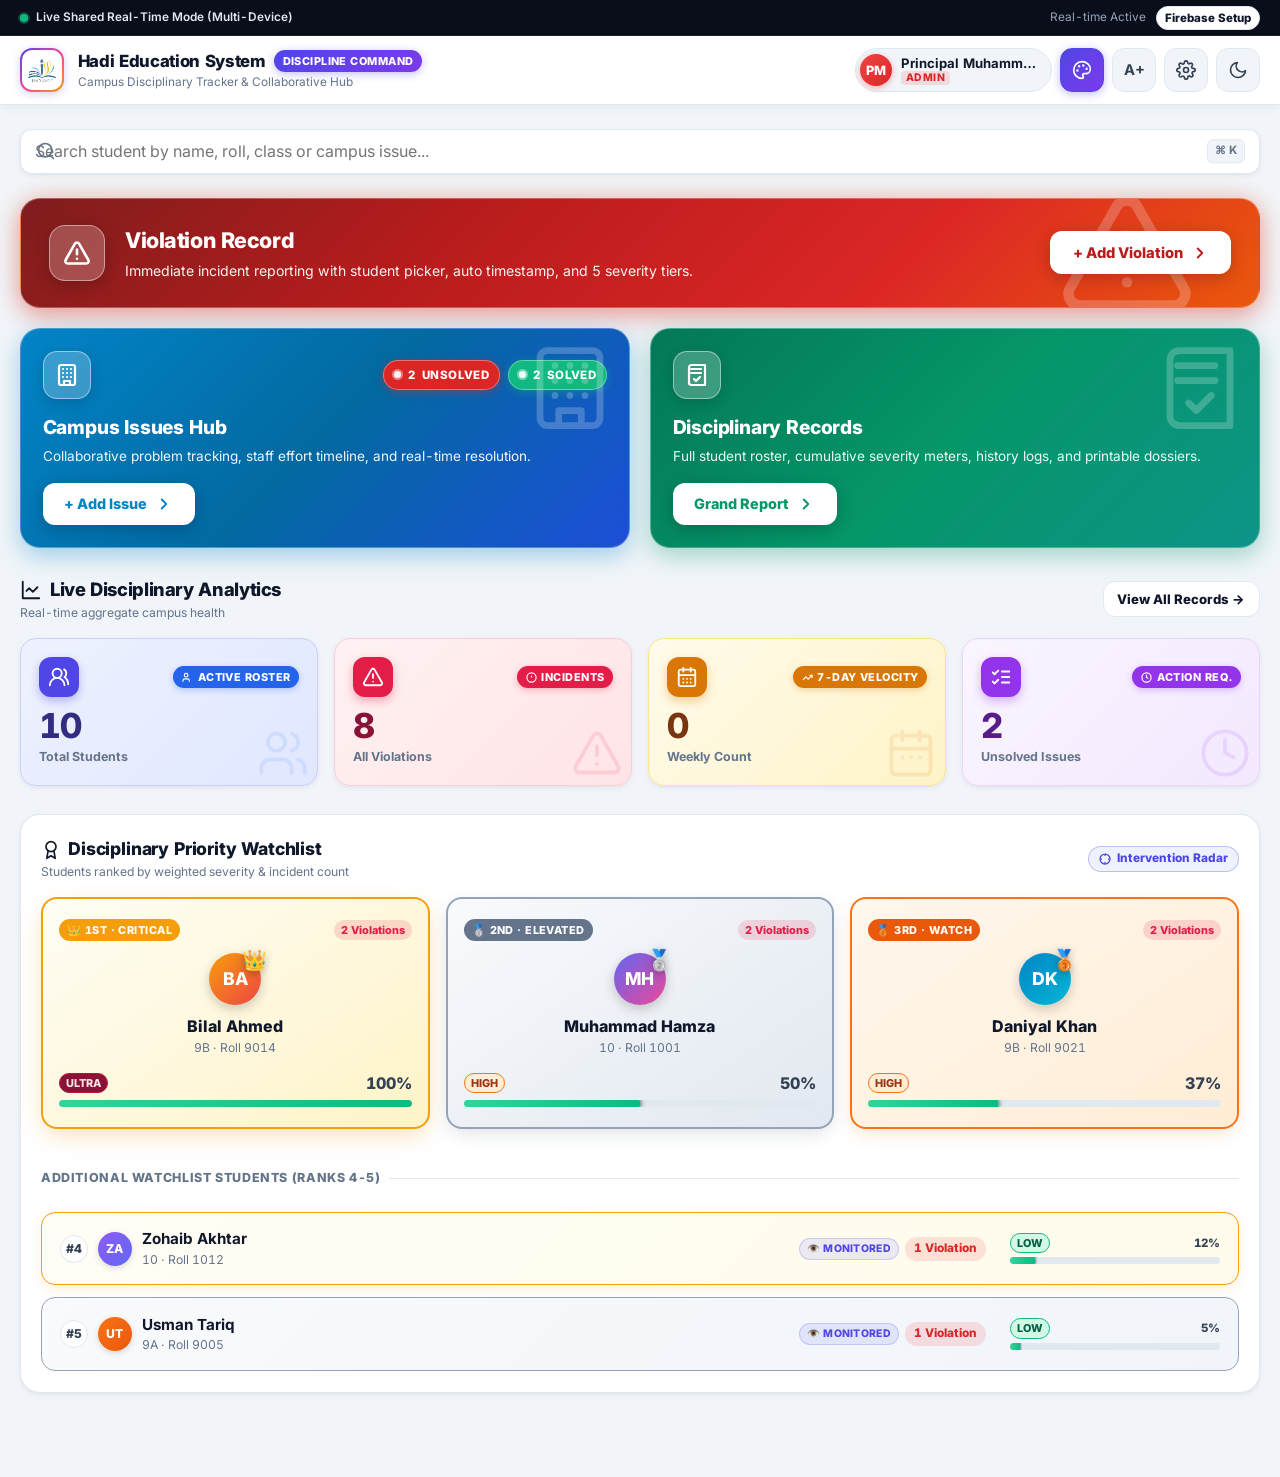
==== index.html @ b8b241de "feat: master responsive violation form redesign with mobile cross removal and clean severity cards" ====
<!DOCTYPE html>
<html lang="en" data-theme="light">
<head>
  <meta charset="UTF-8">
  <meta name="viewport" content="width=device-width, initial-scale=1, viewport-fit=cover">
  <meta name="description" content="Hadi Education System - School Discipline Tracker & Campus Issues Hub.">
  <meta name="theme-color" content="#0F2A5C">
  <meta name="mobile-web-app-capable" content="yes">
  <meta name="apple-mobile-web-app-status-bar-style" content="black-translucent">
  <title>School Discipline Tracker | Hadi Education System</title>

  <!-- PWA Manifest & Icons -->
  <link rel="manifest" href="discipline-manifest.json">
  <link rel="apple-touch-icon" href="assets/images/logo.png">
  <link rel="icon" type="image/jpeg" href="assets/images/hadi-education-logo.jpg">

  <!-- Inter Font (Clean, Crisp Typography) -->
  <link rel="preconnect" href="https://fonts.googleapis.com">
  <link rel="preconnect" href="https://fonts.gstatic.com" crossorigin>
  <link href="https://fonts.googleapis.com/css2?family=Inter:wght@400;500;600;700;800&display=swap" rel="stylesheet">

  <!-- Stylesheet -->
  <link rel="stylesheet" href="assets/css/discipline.css?v=v33masterform">
</head>
<body>

  <!-- ==========================================================================
       Live Sync Status Bar
       ========================================================================== -->
  <div class="sync-status-bar">
    <div class="sync-status-indicator">
      <span class="status-dot"></span>
      <span id="sync-mode-text">Live Shared Real-Time Mode (Multi-Device)</span>
    </div>
    <div style="display: flex; gap: 0.6rem; align-items: center;">
      <span style="color: #94A3B8;">Real-time Active</span>
      <button class="btn btn-secondary btn-sm" onclick="openModal('settings-modal')" style="padding: 2px 8px; font-size: 0.72rem; min-height: 24px;">Firebase Setup</button>
    </div>
  </div>

  <!-- ==========================================================================
       App Header with Institute Branding & Active Member Profile Chip
       ========================================================================== -->
  <header class="app-header">
    <div class="header-container">
      <a href="index.html" class="header-brand" title="Hadi Education System">
        <img src="assets/images/hadi-education-logo.jpg" alt="HES Logo" class="header-logo">
        <div class="brand-text">
          <h1>
            <span class="brand-title-text">Hadi Education System</span>
            <span class="brand-badge">Discipline Command</span>
          </h1>
          <p class="brand-subtitle">Campus Disciplinary Tracker &amp; Collaborative Hub</p>
        </div>
      </a>

      <div class="header-actions">
        <!-- Active Member Chip (Click to switch user or view accounts) -->
        <div id="header-member-chip" class="member-chip" title="Click to view staff profiles or switch user" role="button" tabindex="0">
          <div id="header-member-avatar" class="member-avatar admin-avatar">MH</div>
          <div class="member-chip-text">
            <span id="header-member-name" class="member-name-text">Principal Muhammad Ali Hamdani</span>
            <span id="header-member-badge" class="role-badge role-badge-admin">Admin</span>
          </div>
        </div>

        <!-- Design Style Mode Toggle (Task-Pro vs Neo-Modern Podium) -->
        <button id="style-toggle-btn" class="icon-btn" title="Toggle Design Style (Task-Pro / Neo-Modern Podium)" aria-label="Toggle Design Style">
          <svg width="20" height="20" viewBox="0 0 24 24" fill="none" stroke="currentColor" stroke-width="2" stroke-linecap="round" stroke-linejoin="round"><circle cx="13.5" cy="6.5" r=".5" fill="currentColor"></circle><circle cx="17.5" cy="10.5" r=".5" fill="currentColor"></circle><circle cx="8.5" cy="7.5" r=".5" fill="currentColor"></circle><circle cx="6.5" cy="12.5" r=".5" fill="currentColor"></circle><path d="M12 2C6.5 2 2 6.5 2 12s4.5 10 10 10c.926 0 1.648-.746 1.648-1.688 0-.437-.18-.835-.437-1.125-.29-.289-.438-.652-.438-1.125a1.64 1.64 0 0 1 1.668-1.668h1.996c3.051 0 5.555-2.503 5.555-5.554C21.965 6.012 17.461 2 12 2z"></path></svg>
        </button>

        <!-- Text Size Control Button -->
        <button id="text-size-btn" class="icon-btn" title="Toggle Text Size (Larger / Normal)" aria-label="Toggle Text Size">
          <span style="font-weight: 700; font-size: 0.92rem; line-height: 1;">A+</span>
        </button>

        <!-- Settings Modal Trigger -->
        <button id="settings-btn" class="icon-btn" title="Settings, Firebase, Data Exports" aria-label="Settings and Data Export">
          <svg width="20" height="20" viewBox="0 0 24 24" fill="none" stroke="currentColor" stroke-width="2" stroke-linecap="round" stroke-linejoin="round"><circle cx="12" cy="12" r="3"></circle><path d="M19.4 15a1.65 1.65 0 0 0 .33 1.82l.06.06a2 2 0 0 1 0 2.83 2 2 0 0 1-2.83 0l-.06-.06a1.65 1.65 0 0 0-1.82-.33 1.65 1.65 0 0 0-1 1.51V21a2 2 0 0 1-2 2 2 2 0 0 1-2-2v-.09A1.65 1.65 0 0 0 9 19.4a1.65 1.65 0 0 0-1.82.33l-.06.06a2 2 0 0 1-2.83 0 2 2 0 0 1 0-2.83l.06-.06a1.65 1.65 0 0 0 .33-1.82 1.65 1.65 0 0 0-1.51-1H3a2 2 0 0 1-2-2 2 2 0 0 1 2-2h.09A1.65 1.65 0 0 0 4.6 9a1.65 1.65 0 0 0-.33-1.82l-.06-.06a2 2 0 0 1 0-2.83 2 2 0 0 1 2.83 0l.06.06a1.65 1.65 0 0 0 1.82.33H9a1.65 1.65 0 0 0 1-1.51V3a2 2 0 0 1 2-2 2 2 0 0 1 2 2v.09a1.65 1.65 0 0 0 1.51 1.65 1.65 0 0 0 1.82-.33l.06-.06a2 2 0 0 1 2.83 0 2 2 0 0 1 0 2.83l-.06.06a1.65 1.65 0 0 0-.33 1.82V9a1.65 1.65 0 0 0 1.51 1H21a2 2 0 0 1 2 2 2 2 0 0 1-2 2h-.09a1.65 1.65 0 0 0-1.51 1z"></path></svg>
        </button>

        <!-- Light / Dark Mode Toggle -->
        <button id="theme-toggle-btn" class="icon-btn" title="Toggle Light / Dark Mode" aria-label="Toggle Dark Mode">
          <span id="theme-toggle-icon">
            <svg width="20" height="20" viewBox="0 0 24 24" fill="none" stroke="currentColor" stroke-width="2" stroke-linecap="round" stroke-linejoin="round"><path d="M21 12.79A9 9 0 1 1 11.21 3 7 7 0 0 0 21 12.79z"></path></svg>
          </span>
        </button>
      </div>
    </div>
  </header>

  <!-- ==========================================================================
       Main Dashboard
       ========================================================================== -->
  <main class="main-wrapper">

    <!-- Global Top Search (Students and Issues) -->
    <section class="search-section">
      <div class="search-box-wrapper">
        <svg class="search-icon" width="20" height="20" viewBox="0 0 24 24" fill="none" stroke="currentColor" stroke-width="2" stroke-linecap="round" stroke-linejoin="round"><circle cx="11" cy="11" r="8"></circle><line x1="21" y1="21" x2="16.65" y2="16.65"></line></svg>
        <input type="text" id="global-search-input" class="global-search-input" placeholder="Search student by name, roll, class or campus issue..." autocomplete="off">
        <span class="search-shortcut-badge" title="Search Shortcut">⌘ K</span>
        <button id="search-clear-btn" class="search-clear-btn" title="Clear Search">&times;</button>
        <div id="search-results-dropdown" class="search-results-dropdown"></div>
      </div>
    </section>

    <!-- Command Bento Hub (Hero Action + Twin Intelligence Tiles) -->
    <section class="command-bento-section">
      <!-- 1. HERO ACTION CARD: VIOLATION RECORD (Crimson Flame Disciplinary Alert) -->
      <div class="hero-action-card" id="card-add-violation" role="button" tabindex="0" aria-label="Add Student Violation">
        <div class="hero-action-left">
          <div class="hero-icon-tile">
            <!-- Lucide TriangleAlert (Violation Warning Logo) -->
            <svg width="28" height="28" viewBox="0 0 24 24" fill="none" stroke="currentColor" stroke-width="2.2" stroke-linecap="round" stroke-linejoin="round"><path d="m21.73 18-8-14a2 2 0 0 0-3.48 0l-8 14A2 2 0 0 0 4 21h16a2 2 0 0 0 1.73-3Z"></path><line x1="12" y1="9" x2="12" y2="13"></line><line x1="12" y1="17" x2="12.01" y2="17"></line></svg>
          </div>
          <div class="hero-action-info">
            <h2 class="hero-action-title">Violation Record</h2>
            <p class="hero-action-desc">Immediate incident reporting with student picker, auto timestamp, and 5 severity tiers.</p>
          </div>
        </div>
        <div class="hero-action-right">
          <button type="button" class="hero-trigger-btn" tabindex="-1">
            <span>+ Add Violation</span>
            <svg width="18" height="18" viewBox="0 0 24 24" fill="none" stroke="currentColor" stroke-width="2.5" stroke-linecap="round" stroke-linejoin="round"><path d="m9 18 6-6-6-6"></path></svg>
          </button>
        </div>
      </div>

      <!-- Twin Intelligence Tiles -->
      <div class="bento-twin-grid">
        <!-- 2. ISSUES HUB (Darker Ocean Cobalt) -->
        <div class="bento-card bento-card-issues" id="card-issues" role="button" tabindex="0" aria-label="Open Institute Issues Hub">
          <div class="bento-card-header">
            <div class="bento-icon-tile tile-cyan">
              <!-- Lucide Building2 with alerts -->
              <svg width="24" height="24" viewBox="0 0 24 24" fill="none" stroke="currentColor" stroke-width="2.2" stroke-linecap="round" stroke-linejoin="round"><rect x="4" y="2" width="16" height="20" rx="2"></rect><path d="M9 22v-4h6v4"></path><path d="M8 6h.01"></path><path d="M16 6h.01"></path><path d="M12 6h.01"></path><path d="M12 10h.01"></path><path d="M12 14h.01"></path><path d="M16 10h.01"></path><path d="M16 14h.01"></path><path d="M8 10h.01"></path><path d="M8 14h.01"></path></svg>
            </div>
            <!-- Separate Red (Unsolved) and Green (Solved) Buttons -->
            <div class="bento-status-buttons-row">
              <button type="button" class="issue-filter-pill pill-unsolved" id="issues-card-unsolved-btn" onclick="event.stopPropagation(); window.appController.openIssuesHubWithFilter('unsolved')" title="View Unsolved Issues">
                <span class="pill-dot dot-red"></span>
                <span id="issues-card-unsolved-count">2</span> Unsolved
              </button>
              <button type="button" class="issue-filter-pill pill-solved" id="issues-card-solved-btn" onclick="event.stopPropagation(); window.appController.openIssuesHubWithFilter('solved')" title="View Solved Issues">
                <span class="pill-dot dot-green"></span>
                <span id="issues-card-solved-count">2</span> Solved
              </button>
            </div>
          </div>
          <div class="bento-card-body">
            <h3 class="bento-card-title">Campus Issues Hub</h3>
            <p class="bento-card-desc">Collaborative problem tracking, staff effort timeline, and real-time resolution.</p>
          </div>
          <div class="bento-card-footer">
            <button type="button" class="hero-trigger-btn bento-white-btn" tabindex="-1" onclick="event.stopPropagation(); window.appController.openAddIssueModal()">
              <span>+ Add Issue</span>
              <svg width="18" height="18" viewBox="0 0 24 24" fill="none" stroke="currentColor" stroke-width="2.5" stroke-linecap="round" stroke-linejoin="round"><path d="m9 18 6-6-6-6"></path></svg>
            </button>
          </div>
        </div>

        <!-- 3. MASTER RECORDS (Official Emerald Archive) -->
        <div class="bento-card bento-card-records" id="card-records" role="button" tabindex="0" aria-label="Open Master Records Sheet">
          <div class="bento-card-header">
            <div class="bento-icon-tile tile-emerald">
              <!-- Lucide BookOpenCheck (Master Ledger & Grand Report) -->
              <svg width="24" height="24" viewBox="0 0 24 24" fill="none" stroke="currentColor" stroke-width="2.2" stroke-linecap="round" stroke-linejoin="round"><path d="M4 19.5v-15A2.5 2.5 0 0 1 6.5 2H20v20H6.5a2.5 2.5 0 0 1-2.5-2.5Z"></path><path d="M6 6h10"></path><path d="M6 10h10"></path><path d="m9 16 2 2 4-4"></path></svg>
            </div>
          </div>
          <div class="bento-card-body">
            <h3 class="bento-card-title">Disciplinary Records</h3>
            <p class="bento-card-desc">Full student roster, cumulative severity meters, history logs, and printable dossiers.</p>
          </div>
          <div class="bento-card-footer">
            <button type="button" class="hero-trigger-btn bento-white-btn" tabindex="-1" onclick="event.stopPropagation(); window.appController.openRecordsModal()">
              <span>Grand Report</span>
              <svg width="18" height="18" viewBox="0 0 24 24" fill="none" stroke="currentColor" stroke-width="2.5" stroke-linecap="round" stroke-linejoin="round"><path d="m9 18 6-6-6-6"></path></svg>
            </button>
          </div>
        </div>
      </div>
    </section>

    <!-- 4 Overview Metrics (Apple Health / Modern Bento Stat Tiles) -->
    <section class="stats-section">
      <div class="section-header">
        <div class="section-title-wrap">
          <h3 class="section-title">
            <svg width="22" height="22" viewBox="0 0 24 24" fill="none" stroke="currentColor" stroke-width="2" stroke-linecap="round" stroke-linejoin="round"><path d="M3 3v18h18"></path><path d="m19 9-5 5-4-4-3 3"></path></svg>
            <span>Live Disciplinary Analytics</span>
          </h3>
          <span class="section-subtitle">Real-time aggregate campus health</span>
        </div>
        <button class="btn btn-secondary btn-sm" onclick="window.appController.openRecordsModal()">View All Records &rarr;</button>
      </div>

      <div class="stats-grid">
        <div class="stat-box stat-box-students">
          <div class="stat-top-row">
            <div class="stat-icon-wrap stat-icon-students">
              <!-- Lucide UsersRound -->
              <svg width="22" height="22" viewBox="0 0 24 24" fill="none" stroke="currentColor" stroke-width="2" stroke-linecap="round" stroke-linejoin="round"><path d="M18 21a8 8 0 0 0-16 0"></path><circle cx="10" cy="8" r="5"></circle><path d="M22 20c0-3.37-2-6.5-4-8a5 5 0 0 0-.45-8.3"></path></svg>
            </div>
            <span class="stat-badge badge-students"><svg width="11" height="11" viewBox="0 0 24 24" fill="none" stroke="currentColor" stroke-width="2.5"><path d="M16 21v-2a4 4 0 0 0-4-4H6a4 4 0 0 0-4 4v2"></path><circle cx="9" cy="7" r="4"></circle></svg> Active Roster</span>
          </div>
          <div class="stat-info">
            <div class="stat-number" id="stat-total-students">10</div>
            <div class="stat-label">Total Students</div>
          </div>
        </div>

        <div class="stat-box stat-box-violations">
          <div class="stat-top-row">
            <div class="stat-icon-wrap stat-icon-violations">
              <!-- Lucide TriangleAlert -->
              <svg width="22" height="22" viewBox="0 0 24 24" fill="none" stroke="currentColor" stroke-width="2" stroke-linecap="round" stroke-linejoin="round"><path d="m21.73 18-8-14a2 2 0 0 0-3.48 0l-8 14A2 2 0 0 0 4 21h16a2 2 0 0 0 1.73-3Z"></path><line x1="12" y1="9" x2="12" y2="13"></line><line x1="12" y1="17" x2="12.01" y2="17"></line></svg>
            </div>
            <span class="stat-badge badge-violations"><svg width="11" height="11" viewBox="0 0 24 24" fill="none" stroke="currentColor" stroke-width="2.5"><circle cx="12" cy="12" r="10"></circle><line x1="12" y1="8" x2="12" y2="12"></line><line x1="12" y1="16" x2="12.01" y2="16"></line></svg> Incidents</span>
          </div>
          <div class="stat-info">
            <div class="stat-number" id="stat-total-violations">8</div>
            <div class="stat-label">All Violations</div>
          </div>
        </div>

        <div class="stat-box stat-box-week">
          <div class="stat-top-row">
            <div class="stat-icon-wrap stat-icon-week">
              <!-- Lucide CalendarDays -->
              <svg width="22" height="22" viewBox="0 0 24 24" fill="none" stroke="currentColor" stroke-width="2" stroke-linecap="round" stroke-linejoin="round"><rect width="18" height="18" x="3" y="4" rx="2" ry="2"></rect><line x1="16" x2="16" y1="2" y2="6"></line><line x1="8" x2="8" y1="2" y2="6"></line><line x1="3" x2="21" y1="10" y2="10"></line><path d="M8 14h.01"></path><path d="M12 14h.01"></path><path d="M16 14h.01"></path><path d="M8 18h.01"></path><path d="M12 18h.01"></path><path d="M16 18h.01"></path></svg>
            </div>
            <span class="stat-badge badge-week"><svg width="11" height="11" viewBox="0 0 24 24" fill="none" stroke="currentColor" stroke-width="2.5"><polyline points="22 7 13.5 15.5 8.5 10.5 2 17"></polyline><polyline points="16 7 22 7 22 13"></polyline></svg> 7-Day Velocity</span>
          </div>
          <div class="stat-info">
            <div class="stat-number" id="stat-week-violations">4</div>
            <div class="stat-label">Weekly Count</div>
          </div>
        </div>

        <div class="stat-box stat-box-unsolved">
          <div class="stat-top-row">
            <div class="stat-icon-wrap stat-icon-unsolved">
              <!-- Lucide ListChecks -->
              <svg width="22" height="22" viewBox="0 0 24 24" fill="none" stroke="currentColor" stroke-width="2" stroke-linecap="round" stroke-linejoin="round"><path d="m3 17 2 2 4-4"></path><path d="m3 7 2 2 4-4"></path><path d="M13 6h8"></path><path d="M13 12h8"></path><path d="M13 18h8"></path></svg>
            </div>
            <span class="stat-badge badge-unsolved"><svg width="11" height="11" viewBox="0 0 24 24" fill="none" stroke="currentColor" stroke-width="2.5"><circle cx="12" cy="12" r="10"></circle><polyline points="12 6 12 12 16 14"></polyline></svg> Action Req.</span>
          </div>
          <div class="stat-info">
            <div class="stat-number" id="stat-unsolved-issues">2</div>
            <div class="stat-label">Unsolved Issues</div>
          </div>
        </div>
      </div>

      <!-- Top 5 Students Priority Watchlist -->
      <div class="leaderboard-card">
        <div class="leaderboard-header">
          <div class="leaderboard-title-group">
            <h3>
              <svg width="20" height="20" viewBox="0 0 24 24" fill="none" stroke="currentColor" stroke-width="2" stroke-linecap="round" stroke-linejoin="round"><circle cx="12" cy="8" r="6"></circle><path d="M15.477 12.89 17 22l-5-3-5 3 1.523-9.11"></path></svg>
              <span>Disciplinary Priority Watchlist</span>
            </h3>
            <span class="leaderboard-subtitle">Students ranked by weighted severity &amp; incident count</span>
          </div>
          <span class="leaderboard-tag">
            <svg width="12" height="12" viewBox="0 0 24 24" fill="none" stroke="currentColor" stroke-width="2.5" style="display:inline-block; vertical-align:middle; margin-right:3px;"><circle cx="12" cy="12" r="10"></circle><line x1="22" y1="12" x2="18" y2="12"></line><line x1="6" y1="12" x2="2" y2="12"></line><line x1="12" y1="6" x2="12" y2="2"></line><line x1="12" y1="22" x2="12" y2="18"></line></svg>
            Intervention Radar
          </span>
        </div>
        <div class="leaderboard-list" id="top-5-leaderboard-list"></div>
      </div>
    </section>

  </main>

  <!-- ==========================================================================
       Bottom Navigation Bar (Mobile Experience)
       ========================================================================== -->
  <nav class="bottom-nav">
    <div class="bottom-nav-inner">
      <button id="nav-home" class="bottom-nav-item active" aria-label="Go to Home">
        <svg viewBox="0 0 24 24" fill="none" stroke="currentColor" stroke-width="2" stroke-linecap="round" stroke-linejoin="round"><path d="m3 9 9-7 9 7v11a2 2 0 0 1-2 2H5a2 2 0 0 1-2-2z"></path><polyline points="9 22 9 12 15 12 15 22"></polyline></svg>
        <span>Home</span>
      </button>
      <button id="nav-violation" class="bottom-nav-item" aria-label="Add Violation">
        <svg viewBox="0 0 24 24" fill="none" stroke="currentColor" stroke-width="2" stroke-linecap="round" stroke-linejoin="round"><path d="m21.73 18-8-14a2 2 0 0 0-3.48 0l-8 14A2 2 0 0 0 4 21h16a2 2 0 0 0 1.73-3Z"></path><line x1="12" y1="9" x2="12" y2="13"></line><line x1="12" y1="17" x2="12.01" y2="17"></line></svg>
        <span>Violation</span>
      </button>
      <button id="nav-issues" class="bottom-nav-item" aria-label="Issues Hub">
        <svg viewBox="0 0 24 24" fill="none" stroke="currentColor" stroke-width="2" stroke-linecap="round" stroke-linejoin="round"><path d="m3 17 2 2 4-4"></path><path d="m3 7 2 2 4-4"></path><path d="M13 6h8"></path><path d="M13 12h8"></path><path d="M13 18h8"></path></svg>
        <span>Issues</span>
      </button>
      <button id="nav-records" class="bottom-nav-item" aria-label="Master Records">
        <svg viewBox="0 0 24 24" fill="none" stroke="currentColor" stroke-width="2" stroke-linecap="round" stroke-linejoin="round"><path d="m6 14 1.5-2.9A2 2 0 0 1 9.24 10H20a2 2 0 0 1 1.94 2.5l-1.54 6a2 2 0 0 1-1.95 1.5H4a2 2 0 0 1-2-2V5a2 2 0 0 1 2-2h3.9a2 2 0 0 1 1.69.9l.81 1.2a2 2 0 0 0 1.67.9H18a2 2 0 0 1 2 2v2"></path></svg>
        <span>Records</span>
      </button>
      <button id="nav-staff" class="bottom-nav-item" aria-label="Staff Accounts">
        <svg viewBox="0 0 24 24" fill="none" stroke="currentColor" stroke-width="2" stroke-linecap="round" stroke-linejoin="round"><path d="M19 21v-2a4 4 0 0 0-4-4H9a4 4 0 0 0-4 4v2"></path><circle cx="12" cy="7" r="4"></circle></svg>
        <span>Staff</span>
      </button>
    </div>
  </nav>

  <!-- ==========================================================================
       MODAL 1: ADD VIOLATION
       ========================================================================== -->
  <div id="add-violation-modal" class="modal-overlay">
    <div class="modal-container violation-form-dialog">
      <!-- Curved Rectangular Violation Form Header Bar -->
      <div class="violation-form-header-bar">
        <div class="vf-header-content">
          <div class="vf-header-icon-wrap">
            <svg width="22" height="22" viewBox="0 0 24 24" fill="none" stroke="currentColor" stroke-width="2.4" stroke-linecap="round" stroke-linejoin="round">
              <path d="m21.73 18-8-14a2 2 0 0 0-3.48 0l-8 14A2 2 0 0 0 4 21h16a2 2 0 0 0 1.73-3Z"/>
              <line x1="12" y1="9" x2="12" y2="13"/>
              <line x1="12" y1="17" x2="12.01" y2="17"/>
            </svg>
          </div>
          <div class="vf-header-titles">
            <h3 class="vf-bar-title">Violation Form</h3>
            <span class="vf-bar-subtitle">Hadi Disciplinary Citation &amp; Misbehavior Dossier</span>
          </div>
        </div>
        <button type="button" class="modal-close-btn vf-close-btn" onclick="closeModal('add-violation-modal')" aria-label="Close modal">&times;</button>
      </div>

      <form id="add-violation-form">
        <div class="modal-body vf-modal-body">
          <!-- Prominent Violation Hazard Mark Watermark in Form Body -->
          <div class="vf-form-watermark" aria-hidden="true">
            <svg viewBox="0 0 24 24" fill="none" stroke="currentColor" stroke-width="1.8" stroke-linecap="round" stroke-linejoin="round">
              <path d="m21.73 18-8-14a2 2 0 0 0-3.48 0l-8 14A2 2 0 0 0 4 21h16a2 2 0 0 0 1.73-3Z" fill="currentColor" fill-opacity="0.10"/>
              <line x1="12" y1="9" x2="12" y2="13" stroke-width="2.4"/>
              <line x1="12" y1="17" x2="12.01" y2="17" stroke-width="3"/>
            </svg>
          </div>

          <!-- Hidden Student Select for internal backwards compatibility -->
          <select id="v-student-select" style="display: none;" tabindex="-1" aria-hidden="true">
            <option value="">-- Choose or Search Student --</option>
          </select>
          <input type="hidden" id="v-student-id" value="">

          <!-- Row 1: Student Name (left) & Father Name in front of it (right) -->
          <div class="vf-row-2col">
            <!-- Student Name Section -->
            <div class="form-group vf-field-group">
              <div class="vf-field-bar">
                <svg width="15" height="15" viewBox="0 0 24 24" fill="none" stroke="currentColor" stroke-width="2.2" stroke-linecap="round" stroke-linejoin="round"><path d="M19 21v-2a4 4 0 0 0-4-4H9a4 4 0 0 0-4 4v2"/><circle cx="12" cy="7" r="4"/></svg>
                <label for="v-student-name" class="vf-field-label">Student Name *</label>
              </div>
              <div class="vf-input-wrap">
                <input type="text" id="v-student-name" list="students-datalist" class="form-control vf-input-bar" placeholder="Search or type student name..." autocomplete="off" required>
                <datalist id="students-datalist"></datalist>
              </div>
            </div>

            <!-- Father Name Section (Optional) -->
            <div class="form-group vf-field-group">
              <div class="vf-field-bar">
                <svg width="15" height="15" viewBox="0 0 24 24" fill="none" stroke="currentColor" stroke-width="2.2" stroke-linecap="round" stroke-linejoin="round"><path d="M16 21v-2a4 4 0 0 0-4-4H6a4 4 0 0 0-4 4v2"/><circle cx="9" cy="7" r="4"/><path d="M22 21v-2a4 4 0 0 0-3-3.87"/><path d="M16 3.13a4 4 0 0 1 0 7.75"/></svg>
                <label for="v-father-name" class="vf-field-label">Father Name <span class="vf-optional-label">(Optional)</span></label>
              </div>
              <div class="vf-input-wrap">
                <input type="text" id="v-father-name" class="form-control vf-input-bar" placeholder="Father name (optional)...">
              </div>
            </div>
          </div>

          <!-- Row 2: Class Section (dropdown or manual type) & Parent Phone Number (Optional) -->
          <div class="vf-row-2col">
            <!-- Class Section (Unified Dropdown & Manual Typing Combobox) -->
            <div class="form-group vf-field-group">
              <div class="vf-field-bar">
                <svg width="15" height="15" viewBox="0 0 24 24" fill="none" stroke="currentColor" stroke-width="2.2" stroke-linecap="round" stroke-linejoin="round"><path d="M4 19.5v-15A2.5 2.5 0 0 1 6.5 2H20v20H6.5a2.5 2.5 0 0 1-2.5-2.5Z"/><path d="M6 6h10"/><path d="M6 10h10"/></svg>
                <label for="v-class-select" class="vf-field-label">Class <span class="vf-optional-label">(Optional)</span></label>
              </div>
              <div class="vf-combobox-wrap" id="v-class-combobox-wrap">
                <div class="vf-combobox-group">
                  <input type="text" id="v-class-select" class="form-control vf-combobox-input" placeholder="Type class or click square..." autocomplete="off">
                  <button type="button" id="v-class-dropdown-trigger" class="vf-combobox-square-btn" aria-label="Open classes dropdown" title="Click square to select class">
                    <svg width="18" height="18" viewBox="0 0 24 24" fill="none" stroke="currentColor" stroke-width="2.5" stroke-linecap="round" stroke-linejoin="round">
                      <path d="m6 9 6 6 6-6"/>
                    </svg>
                  </button>
                </div>
                <div id="v-class-dropdown-menu" class="vf-combobox-menu">
                  <div class="vf-combobox-item" data-value="6">6</div>
                  <div class="vf-combobox-item" data-value="7">7</div>
                  <div class="vf-combobox-item" data-value="8">8</div>
                  <div class="vf-combobox-item" data-value="pre9">pre9</div>
                  <div class="vf-combobox-item" data-value="pre9(Arts)">pre9(Arts)</div>
                  <div class="vf-combobox-item" data-value="9A">9A</div>
                  <div class="vf-combobox-item" data-value="9B">9B</div>
                  <div class="vf-combobox-item" data-value="9(Arts)">9(Arts)</div>
                  <div class="vf-combobox-item" data-value="10">10</div>
                  <div class="vf-combobox-item" data-value="10(arts)">10(arts)</div>
                  <div class="vf-combobox-item" data-value="11">11</div>
                  <div class="vf-combobox-item" data-value="11(arts)">11(arts)</div>
                  <div class="vf-combobox-item" data-value="12">12</div>
                  <div class="vf-combobox-item" data-value="12(arts)">12(arts)</div>
                </div>
              </div>
            </div>

            <!-- Parent Phone Number Section (Optional) -->
            <div class="form-group vf-field-group">
              <div class="vf-field-bar">
                <svg width="15" height="15" viewBox="0 0 24 24" fill="none" stroke="currentColor" stroke-width="2.2" stroke-linecap="round" stroke-linejoin="round"><path d="M22 16.92v3a2 2 0 0 1-2.18 2 19.79 19.79 0 0 1-8.63-3.07 19.5 19.5 0 0 1-6-6 19.79 19.79 0 0 1-3.07-8.67A2 2 0 0 1 4.11 2h3a2 2 0 0 1 2 1.72 12.84 12.84 0 0 0 .7 2.81 2 2 0 0 1-.45 2.11L8.09 9.91a16 16 0 0 0 6 6l1.27-1.27a2 2 0 0 1 2.11-.45 12.84 12.84 0 0 0 2.81.7A2 2 0 0 1 22 16.92z"/></svg>
                <label for="v-parent-phone" class="vf-field-label">Parent Phone Num <span class="vf-optional-label">(Optional)</span></label>
              </div>
              <div class="vf-input-wrap">
                <input type="tel" id="v-parent-phone" class="form-control vf-input-bar" placeholder="Parent contact number (optional)...">
              </div>
            </div>
          </div>

          <!-- Row 3: Incident Date & Time (Automatic System Live) -->
          <div class="form-group vf-field-group">
            <div class="vf-field-bar">
              <svg width="15" height="15" viewBox="0 0 24 24" fill="none" stroke="currentColor" stroke-width="2.2" stroke-linecap="round" stroke-linejoin="round"><circle cx="12" cy="12" r="10"/><polyline points="12 6 12 12 16 14"/></svg>
              <label for="v-date-time" class="vf-field-label">Incident Date &amp; Time (Automatic)</label>
            </div>
            <div class="vf-input-wrap">
              <input type="text" id="v-date-time" class="form-control vf-input-bar vf-date-input" readonly placeholder="Automatic system timestamp...">
            </div>
          </div>

          <!-- Row 4: Violation Details Section -->
          <div class="form-group vf-field-group">
            <div class="vf-field-bar">
              <svg width="15" height="15" viewBox="0 0 24 24" fill="none" stroke="currentColor" stroke-width="2.2" stroke-linecap="round" stroke-linejoin="round"><path d="M14 2H6a2 2 0 0 0-2 2v16a2 2 0 0 0 2 2h12a2 2 0 0 0 2-2V8z"/><polyline points="14 2 14 8 20 8"/><line x1="16" y1="13" x2="8" y2="13"/><line x1="16" y1="17" x2="8" y2="17"/><polyline points="10 9 9 9 8 9"/></svg>
              <label for="violation-details-input" class="vf-field-label">Violation Details *</label>
            </div>
            <textarea id="violation-details-input" class="form-control vf-textarea-bar" rows="2" dir="auto" placeholder="Describe the incident details (English or اردو میں تفصیل لکھیں)..." required></textarea>
            
            <div class="quick-tags vf-quick-tags">
              <span class="form-helper" style="display: block; width: 100%; margin-bottom: 3px; font-weight: 700; font-size: 0.76rem; color: var(--text-secondary);">Tap quick infraction tag:</span>
              <button type="button" class="tag-btn" data-tag="Late Arrival">Late Arrival</button>
              <button type="button" class="tag-btn" data-tag="Uniform Violation">Uniform Violation</button>
              <button type="button" class="tag-btn" data-tag="Disruptive Behavior">Disruptive Behavior</button>
              <button type="button" class="tag-btn" data-tag="Fighting / Bullying">Fighting / Bullying</button>
              <button type="button" class="tag-btn" data-tag="Mobile Phone">Mobile Phone</button>
              <button type="button" class="tag-btn" data-tag="Incomplete Homework">Incomplete Homework</button>
              <button type="button" class="tag-btn" data-tag="Disrespect">Disrespect</button>
            </div>
          </div>

          <!-- Row 5: Severity Levels Section (Minimal, Elegant, No Icons) -->
          <div class="form-group vf-field-group" style="margin-bottom: 0.25rem;">
            <div class="vf-field-bar">
              <svg width="15" height="15" viewBox="0 0 24 24" fill="none" stroke="currentColor" stroke-width="2.2" stroke-linecap="round" stroke-linejoin="round"><path d="m21.73 18-8-14a2 2 0 0 0-3.48 0l-8 14A2 2 0 0 0 4 21h16a2 2 0 0 0 1.73-3Z"/><line x1="12" y1="9" x2="12" y2="13"/><line x1="12" y1="17" x2="12.01" y2="17"/></svg>
              <label class="vf-field-label">Disciplinary Violation Level (Select One) *</label>
            </div>
            <div class="severity-selector vf-severity-selector">
              <button type="button" class="sev-btn btn-sev-low" data-sev="Low" aria-label="Low Severity (5 points)">
                <span class="sev-title">Low</span>
                <span class="sev-points">+5 pts</span>
              </button>
              <button type="button" class="sev-btn btn-sev-medium active" data-sev="Medium" aria-label="Medium Severity (12 points)">
                <span class="sev-title">Medium</span>
                <span class="sev-points">+12 pts</span>
              </button>
              <button type="button" class="sev-btn btn-sev-high" data-sev="High" aria-label="High Severity (25 points)">
                <span class="sev-title">High</span>
                <span class="sev-points">+25 pts</span>
              </button>
              <button type="button" class="sev-btn btn-sev-extreme" data-sev="Extreme" aria-label="Extreme Severity (45 points)">
                <span class="sev-title">Extreme</span>
                <span class="sev-points">+45 pts</span>
              </button>
              <button type="button" class="sev-btn btn-sev-ultra" data-sev="Ultra" aria-label="Ultra Severity (75 points)">
                <span class="sev-title">Ultra</span>
                <span class="sev-points">+75 pts</span>
              </button>
            </div>
          </div>
        </div>

        <div class="modal-footer vf-modal-footer">
          <button type="button" class="btn btn-secondary vf-cancel-btn" onclick="closeModal('add-violation-modal')">Cancel</button>
          <button type="submit" class="btn btn-danger vf-submit-btn">
            <svg width="18" height="18" viewBox="0 0 24 24" fill="none" stroke="currentColor" stroke-width="2.2" stroke-linecap="round" stroke-linejoin="round"><path d="M19 21H5a2 2 0 0 1-2-2V5a2 2 0 0 1 2-2h11l5 5v11a2 2 0 0 1-2 2z"/><polyline points="17 21 17 13 7 13 7 21"/><polyline points="7 3 7 8 15 8"/></svg>
            <span>Save Violation Record</span>
          </button>
        </div>
      </form>
    </div>
  </div>

  <!-- ==========================================================================
       MODAL 2: ISSUES HUB
       ========================================================================== -->
  <div id="issues-modal" class="modal-overlay">
    <div class="modal-container modal-wide issues-hub-dialog">
      <!-- Issues Hub Header -->
      <div class="modal-header issues-hub-header">
        <div class="issues-title-group">
          <h3>
            <svg width="22" height="22" viewBox="0 0 24 24" fill="none" stroke="currentColor" stroke-width="2" stroke-linecap="round" stroke-linejoin="round"><path d="m3 17 2 2 4-4"></path><path d="m3 7 2 2 4-4"></path><path d="M13 6h8"></path><path d="M13 12h8"></path><path d="M13 18h8"></path></svg>
            <span>Institute Issues Hub</span>
          </h3>
          <p id="issues-header-count-text" class="issues-subtitle">2 unsolved of 4 total</p>
        </div>
        <button class="modal-close-btn" onclick="closeModal('issues-modal')" aria-label="Close issues modal" style="color: #FFFFFF;">&times;</button>
      </div>

      <div class="modal-body">
        <!-- 3 Equal Solid Filter Buttons (Blue, Red, Green) in One Row -->
        <div class="issue-filter-buttons">
          <!-- All Issues: Solid Blue -->
          <button type="button" class="issue-filter-btn btn-all-issues active" data-status="all" title="View All Institute Issues">
            <svg width="18" height="18" viewBox="0 0 24 24" fill="none" stroke="currentColor" stroke-width="2" stroke-linecap="round" stroke-linejoin="round"><line x1="8" y1="6" x2="21" y2="6"></line><line x1="8" y1="12" x2="21" y2="12"></line><line x1="8" y1="18" x2="21" y2="18"></line><line x1="3" y1="6" x2="3.01" y2="6"></line><line x1="3" y1="12" x2="3.01" y2="12"></line><line x1="3" y1="18" x2="3.01" y2="18"></line></svg>
            <span>All Issues</span>
            <span id="issue-count-all" class="count-badge count-badge-blue">4</span>
          </button>
          <!-- Unsolved: Solid Red -->
          <button type="button" class="issue-filter-btn btn-unsolved-issues" data-status="unsolved" title="View Unsolved Problems">
            <svg width="18" height="18" viewBox="0 0 24 24" fill="none" stroke="currentColor" stroke-width="2" stroke-linecap="round" stroke-linejoin="round"><circle cx="12" cy="12" r="10"></circle><line x1="12" y1="8" x2="12" y2="12"></line><line x1="12" y1="16" x2="12.01" y2="16"></line></svg>
            <span>Unsolved</span>
            <span id="issue-count-unsolved" class="count-badge count-badge-red">2</span>
          </button>
          <!-- Solved: Solid Green -->
          <button type="button" class="issue-filter-btn btn-solved-issues" data-status="solved" title="View Resolved Issues">
            <svg width="18" height="18" viewBox="0 0 24 24" fill="none" stroke="currentColor" stroke-width="2" stroke-linecap="round" stroke-linejoin="round"><path d="M22 11.08V12a10 10 0 1 1-5.93-9.14"></path><polyline points="22 4 12 14.01 9 11.01"></polyline></svg>
            <span>Solved</span>
            <span id="issue-count-solved" class="count-badge count-badge-green">2</span>
          </button>
        </div>

        <!-- Toolbar: Search, Priority Filter, Sort & Add Issue -->
        <div class="issue-action-bar">
          <div class="issue-search-wrap">
            <svg class="search-icon" width="18" height="18" viewBox="0 0 24 24" fill="none" stroke="currentColor" stroke-width="2" stroke-linecap="round" stroke-linejoin="round"><circle cx="11" cy="11" r="8"></circle><line x1="21" y1="21" x2="16.65" y2="16.65"></line></svg>
            <input type="text" id="issue-search-input" class="issue-search-box" placeholder="Search issues by title, details or reporter..." aria-label="Search institute issues">
          </div>
          <div class="issue-dropdowns-group">
            <div class="select-pill-wrap">
              <select id="issue-priority-filter" class="issue-toolbar-select" aria-label="Filter by priority">
                <option value="all">All Priorities</option>
                <option value="High">High Priority</option>
                <option value="Medium">Medium Priority</option>
                <option value="Low">Low Priority</option>
              </select>
            </div>
            <div class="select-pill-wrap">
              <select id="issue-sort-by" class="issue-toolbar-select" aria-label="Sort issues">
                <option value="newest">Newest First</option>
                <option value="efforts">Most Efforts</option>
                <option value="priority">Highest Priority</option>
              </select>
            </div>
          </div>
          <button id="open-add-issue-btn" class="issue-add-btn" type="button" onclick="window.appController.openAddIssueModal()">
            <svg width="16" height="16" viewBox="0 0 24 24" fill="none" stroke="currentColor" stroke-width="2" stroke-linecap="round" stroke-linejoin="round"><line x1="12" y1="5" x2="12" y2="19"></line><line x1="5" y1="12" x2="19" y2="12"></line></svg>
            <span>+ Add Issue</span>
          </button>
        </div>

        <!-- Priority Legend -->
        <div class="priority-legend-row">
          <span style="font-size: 0.76rem; font-weight: 600; color: var(--text-muted); margin-right: 0.35rem;">Strip Indicators:</span>
          <span class="legend-badge"><span class="legend-dot legend-dot-high"></span> High</span>
          <span class="legend-badge"><span class="legend-dot legend-dot-med"></span> Medium</span>
          <span class="legend-badge"><span class="legend-dot legend-dot-low"></span> Low</span>
          <span class="legend-badge"><span class="legend-dot legend-dot-solved"></span> Solved</span>
        </div>

        <!-- Issues Cards Grid -->
        <div id="issues-list-container" class="issues-grid"></div>
      </div>

      <!-- Footer -->
      <div class="modal-footer">
        <button type="button" class="btn btn-secondary" onclick="closeModal('issues-modal')">Close</button>
      </div>
    </div>
  </div>

  <!-- Mobile Floating Action Button (FAB) for Raising Issues -->
  <button id="mobile-fab-add-issue" class="mobile-fab" title="Raise New Issue" aria-label="Raise New Issue" onclick="window.appController.openAddIssueModal()">
    <svg width="24" height="24" viewBox="0 0 24 24" fill="none" stroke="currentColor" stroke-width="2.5" stroke-linecap="round" stroke-linejoin="round"><line x1="12" y1="5" x2="12" y2="19"></line><line x1="5" y1="12" x2="19" y2="12"></line></svg>
  </button>

  <!-- ==========================================================================
       MODAL 2B: ADD ISSUE
       ========================================================================== -->
  <div id="add-issue-modal" class="modal-overlay">
    <div class="modal-container">
      <div class="modal-header">
        <h3 class="modal-title" style="color: #2563EB;">
          <svg width="22" height="22" viewBox="0 0 24 24" fill="none" stroke="currentColor" stroke-width="2" stroke-linecap="round" stroke-linejoin="round"><path d="m3 17 2 2 4-4"></path><path d="m3 7 2 2 4-4"></path><path d="M13 6h8"></path><path d="M13 12h8"></path><path d="M13 18h8"></path></svg>
          <span>Raise New Institute Issue</span>
        </h3>
        <button class="modal-close-btn" onclick="closeModal('add-issue-modal')" aria-label="Close modal">&times;</button>
      </div>
      <form id="add-issue-form">
        <div class="modal-body">
          <div class="form-group">
            <label for="issue-title-input" class="form-label">Issue Title / Problem Statement *</label>
            <input type="text" id="issue-title-input" dir="auto" placeholder="e.g. Washroom hygiene, Late arrivals in 10th-A, Broken lights..." required>
          </div>

          <div style="display: grid; grid-template-columns: 1fr 1fr; gap: 0.75rem;">
            <div class="form-group">
              <label for="issue-priority-select" class="form-label">Priority Level *</label>
              <select id="issue-priority-select" required style="font-weight: 600;">
                <option value="High">High</option>
                <option value="Medium" selected>Medium</option>
                <option value="Low">Low</option>
              </select>
            </div>
            <div class="form-group">
              <label for="issue-category-select" class="form-label">Category</label>
              <select id="issue-category-select">
                <option value="General Discipline">General Discipline</option>
                <option value="Facilities & Maintenance">Facilities &amp; Maintenance</option>
                <option value="Attendance & Punctuality">Attendance &amp; Punctuality</option>
                <option value="Uniform & Hygiene">Uniform &amp; Hygiene</option>
                <option value="Academic Integrity">Academic Integrity</option>
              </select>
            </div>
          </div>

          <div class="form-group">
            <label for="issue-desc-input" class="form-label">Detailed Description / Context *</label>
            <textarea id="issue-desc-input" rows="3" dir="auto" placeholder="Explain the problem and proposed steps for resolution (English or اردو میں تفصیل لکھیں)..." required></textarea>
          </div>

          <div class="auto-date-badge" style="font-size: 0.8rem; width: 100%;">
            Creator: Current Member | Timestamp: Automatic System Detection
          </div>
        </div>
        <div class="modal-footer">
          <button type="button" class="btn btn-secondary" onclick="closeModal('add-issue-modal')">Cancel</button>
          <button type="submit" class="btn btn-primary">Create Issue Card</button>
        </div>
      </form>
    </div>
  </div>

  <!-- ==========================================================================
       MODAL 2C: ISSUE DETAIL & COLLABORATIVE EFFORTS
       ========================================================================== -->
  <div id="issue-detail-modal" class="modal-overlay">
    <div class="modal-container modal-wide">
      <div class="modal-header">
        <h3 id="detail-issue-title" class="modal-title urdu-text" dir="auto">Issue Detail</h3>
        <button class="modal-close-btn" onclick="closeModal('issue-detail-modal')" aria-label="Close modal">&times;</button>
      </div>

      <div class="modal-body">
        <!-- Badges & Meta Row -->
        <div style="display: flex; align-items: center; justify-content: space-between; gap: 0.5rem; flex-wrap: wrap; margin-bottom: 0.75rem;">
          <div style="display: flex; align-items: center; gap: 0.5rem;">
            <span id="detail-issue-status" class="issue-status-pill status-pill-unsolved">Unsolved</span>
            <span id="detail-issue-priority" class="issue-priority-pill prio-medium-pill">Medium Priority</span>
            <span id="detail-issue-category" class="role-badge role-badge-member">General</span>
          </div>
          <div id="detail-issue-creator" style="font-size: 0.78rem; color: var(--text-muted);"></div>
        </div>

        <!-- Description Box -->
        <div style="background: var(--bg-surface-alt); border: 1px solid var(--border-color); border-radius: var(--radius-control); padding: 1rem; margin-bottom: 1.25rem;">
          <p id="detail-issue-desc" style="font-size: 0.95rem; color: var(--text-primary); line-height: 1.5; margin: 0;" dir="auto"></p>
        </div>

        <!-- Solve / Reopen Actions -->
        <div id="detail-solve-btn-container" style="margin-bottom: 1.5rem;"></div>

        <!-- EFFORTS SECTION -->
        <div style="border-top: 1px solid var(--border-color); padding-top: 1.25rem;">
          <h4 style="font-size: 1.05rem; font-weight: 700; color: var(--text-primary); margin-bottom: 0.35rem; display: flex; align-items: center; gap: 0.4rem;">
            <svg width="18" height="18" viewBox="0 0 24 24" fill="none" stroke="currentColor" stroke-width="2" stroke-linecap="round" stroke-linejoin="round"><path d="M21 15a2 2 0 0 1-2 2H7l-4 4V5a2 2 0 0 1 2-2h14a2 2 0 0 1 2 2z"></path></svg>
            <span>Staff Efforts & Collaboration Timeline</span>
          </h4>
          <p class="form-helper" style="margin-bottom: 1rem;">Any staff member can add their action or contribution towards solving this problem.</p>

          <!-- Add Effort Input Box -->
          <form id="add-effort-form" style="margin-bottom: 1.5rem; background: var(--bg-surface-alt); padding: 1rem; border-radius: var(--radius-control); border: 1px solid var(--border-color);">
            <label for="new-effort-text" class="form-label" style="font-size: 0.85rem;">Log Your Effort / Contribution:</label>
            <textarea id="new-effort-text" rows="2" dir="auto" placeholder="Describe the action you took (e.g. Held meeting with students, checked equipment, contacted parents... or اردو میں لکھیں)" required></textarea>
            <div style="display: flex; justify-content: space-between; align-items: center; margin-top: 0.65rem; flex-wrap: wrap; gap: 0.5rem;">
              <span style="font-size: 0.76rem; color: var(--text-muted);">Attributed with your staff name & live timestamp</span>
              <button type="submit" class="btn btn-primary btn-sm">+ Add Effort</button>
            </div>
          </form>

          <!-- Timeline of Efforts -->
          <div id="detail-efforts-list" class="efforts-timeline"></div>
        </div>
      </div>

      <div class="modal-footer">
        <button type="button" class="btn btn-secondary" onclick="closeModal('issue-detail-modal')">Close</button>
      </div>
    </div>
  </div>

  <!-- ==========================================================================
       MODAL 3: RECORDS (Master Sheet Table)
       ========================================================================== -->
  <div id="records-modal" class="modal-overlay">
    <div class="modal-container modal-wide">
      <div class="modal-header">
        <h3 class="modal-title" style="color: #0D9488;">
          <svg width="22" height="22" viewBox="0 0 24 24" fill="none" stroke="currentColor" stroke-width="2" stroke-linecap="round" stroke-linejoin="round"><path d="m6 14 1.5-2.9A2 2 0 0 1 9.24 10H20a2 2 0 0 1 1.94 2.5l-1.54 6a2 2 0 0 1-1.95 1.5H4a2 2 0 0 1-2-2V5a2 2 0 0 1 2-2h3.9a2 2 0 0 1 1.69.9l.81 1.2a2 2 0 0 0 1.67.9H18a2 2 0 0 1 2 2v2"></path></svg>
          <span>Master Discipline Sheet</span>
        </h3>
        <button class="modal-close-btn" onclick="closeModal('records-modal')" aria-label="Close modal">&times;</button>
      </div>

      <div class="modal-body">
        <div class="table-toolbar">
          <div class="table-toolbar-left">
            <input type="text" id="records-search-input" placeholder="Filter student or roll..." style="max-width: 220px;">
            <select id="records-class-filter" style="max-width: 150px;">
              <option value="all">All Classes</option>
              <option value="10th-A">10th-A</option>
              <option value="10th-B">10th-B</option>
              <option value="9th-A">9th-A</option>
              <option value="9th-B">9th-B</option>
              <option value="8th-A">8th-A</option>
            </select>
            <select id="records-sort-by" style="max-width: 190px;">
              <option value="violations-desc">Most Violations First</option>
              <option value="violations-asc">Least Violations First</option>
              <option value="severity-desc">Highest Severity</option>
              <option value="name-asc">Name (A-Z)</option>
              <option value="class-asc">Class</option>
            </select>
          </div>
          <div class="table-toolbar-right">
            <button id="export-records-csv-btn" class="btn btn-secondary btn-sm">Export CSV</button>
            <button class="btn btn-primary btn-sm" onclick="openModal('add-student-modal')">+ Add Student</button>
          </div>
        </div>

        <div class="table-responsive">
          <table class="data-table">
            <thead>
              <tr>
                <th>Student Name & Roll</th>
                <th>Class</th>
                <th>Total Violations</th>
                <th>Last Violation</th>
                <th style="min-width: 150px;">Severity Meter</th>
                <th style="text-align: right;">Action</th>
              </tr>
            </thead>
            <tbody id="master-records-table-body"></tbody>
          </table>
        </div>
        <div class="pagination-bar" id="master-records-pagination"></div>
      </div>

      <div class="modal-footer">
        <button type="button" class="btn btn-secondary" onclick="closeModal('records-modal')">Close</button>
      </div>
    </div>
  </div>

  <!-- ==========================================================================
       MODAL 4: STUDENT FULL PROFILE & PRINTABLE REPORT
       ========================================================================== -->
  <div id="student-profile-modal" class="modal-overlay">
    <div class="modal-container modal-wide">
      <div class="modal-header">
        <h3 class="modal-title">Student Disciplinary Dossier</h3>
        <button class="modal-close-btn" onclick="closeModal('student-profile-modal')" aria-label="Close modal">&times;</button>
      </div>

      <div class="modal-body">
        <div class="profile-hero">
          <div class="profile-identity">
            <div id="profile-avatar" class="profile-avatar-large">MH</div>
            <div class="profile-names">
              <h2 id="profile-student-name">Student Full Name</h2>
              <div id="profile-student-meta" style="font-size: 0.85rem; color: var(--text-muted); margin-top: 2px;">Class: 10th-A · Roll: 1001</div>
            </div>
          </div>
          <div class="profile-meter-box">
            <div style="display: flex; justify-content: space-between; align-items: center; margin-bottom: 0.4rem;">
              <span id="profile-status-badge" class="meter-status-pill sev-safe">SAFE</span>
              <span style="font-size: 0.85rem; font-weight: 700; color: var(--text-secondary);"><span id="profile-score-percent">0%</span> Severity</span>
            </div>
            <div class="meter-track" style="height: 8px;">
              <div id="profile-meter-fill" class="meter-fill" style="transform: scaleX(0); background-color: #10B981;"></div>
            </div>
            <div style="font-size: 0.78rem; color: var(--text-muted); margin-top: 0.35rem;">
              Total Infractions: <strong id="profile-total-violations">0</strong>
            </div>
          </div>
        </div>

        <div style="display: flex; gap: 0.5rem; margin-bottom: 1.5rem; flex-wrap: wrap;">
          <button id="profile-add-violation-btn" class="btn btn-danger btn-sm" style="background: #DC2626; color: #FFFFFF;">Add Violation</button>
          <button id="profile-edit-std-btn" class="btn btn-secondary btn-sm">Edit Student</button>
          <button id="profile-delete-std-btn" class="btn btn-danger btn-sm" style="background: rgba(239, 68, 68, 0.12); color: #DC2626; border: 1px solid rgba(239, 68, 68, 0.3);">Delete Student (Admin)</button>
          <button id="print-profile-btn" class="btn btn-primary btn-sm" onclick="window.print()">Print Dossier (PDF)</button>
        </div>

        <h4 style="font-size: 1.05rem; font-weight: 700; margin-bottom: 0.75rem; color: #DC2626;">Recorded Violations History</h4>
        <div id="profile-violations-history"></div>

        <div id="printable-student-report" class="printable-report" style="display: none;"></div>
      </div>

      <div class="modal-footer">
        <button type="button" class="btn btn-secondary" onclick="closeModal('student-profile-modal')">Close</button>
      </div>
    </div>
  </div>

  <!-- ==========================================================================
       MODAL 5: STAFF MEMBERS & ROLE SWITCHER
       ========================================================================== -->
  <div id="staff-modal" class="modal-overlay">
    <div class="modal-container">
      <div class="modal-header">
        <h3 class="modal-title">Staff Members & Roles</h3>
        <button class="modal-close-btn" onclick="closeModal('staff-modal')" aria-label="Close modal">&times;</button>
      </div>
      <div class="modal-body">
        <p class="form-helper" style="margin-bottom: 0.75rem;">Switch active account or manage staff credentials:</p>
        <div id="staff-members-list" class="staff-list"></div>

        <!-- Add New Member Form (Admin only) -->
        <div style="margin-top: 1.5rem; border-top: 1px solid var(--border-color); padding-top: 1rem;">
          <h4 style="font-size: 0.95rem; font-weight: 700; margin-bottom: 0.5rem;">Register New Staff Member</h4>
          <form id="new-member-form" style="display: flex; flex-direction: column; gap: 0.6rem;">
            <input type="text" id="new-member-name" placeholder="Full Name (e.g. Mr. Bilal Ahmed)" required>
            <input type="text" id="new-member-username" placeholder="Username (unique identifier)" required>
            <input type="password" id="new-member-password" placeholder="Account Password" required>
            <div style="display: grid; grid-template-columns: 1fr 1fr; gap: 0.5rem;">
              <select id="new-member-role">
                <option value="Member">Role: Member</option>
                <option value="Admin">Role: Admin</option>
              </select>
              <input type="text" id="new-member-designation" placeholder="Designation">
            </div>
            <button type="submit" class="btn btn-secondary btn-sm">+ Register Member</button>
          </form>
        </div>
      </div>
      <div class="modal-footer">
        <button type="button" class="btn btn-secondary" onclick="closeModal('staff-modal')">Close</button>
      </div>
    </div>
  </div>

  <!-- ==========================================================================
       MODAL 6: SETTINGS, FIREBASE & DATA EXPORTS
       ========================================================================== -->
  <div id="settings-modal" class="modal-overlay">
    <div class="modal-container">
      <div class="modal-header">
        <h3 class="modal-title">Settings & Data Management</h3>
        <button class="modal-close-btn" onclick="closeModal('settings-modal')" aria-label="Close modal">&times;</button>
      </div>
      <div class="modal-body">
        <!-- Firebase Setup -->
        <div style="margin-bottom: 1.5rem;">
          <h4 style="font-size: 0.95rem; font-weight: 700; color: #2563EB; margin-bottom: 0.35rem;">🔥 Firebase Live Cloud Synchronization</h4>
          <p class="form-helper" style="margin-bottom: 0.75rem;">To share live real-time updates across staff devices outside the local network, connect your free Firebase project:</p>
          <form id="firebase-config-form" style="display: flex; flex-direction: column; gap: 0.5rem;">
            <input type="text" id="fb-api-key" placeholder="Firebase apiKey">
            <input type="text" id="fb-project-id" placeholder="Firebase projectId">
            <input type="text" id="fb-auth-domain" placeholder="Firebase authDomain (optional)">
            <button type="submit" class="btn btn-primary btn-sm">Save & Connect Cloud Firebase</button>
          </form>
        </div>

        <!-- Typography Settings -->
        <div style="margin-bottom: 1.5rem; border-top: 1px solid var(--border-color); padding-top: 1rem;">
          <h4 style="font-size: 0.95rem; font-weight: 700; color: #8B5CF6; margin-bottom: 0.35rem;">✨ Typography & Smoothness</h4>
          <p class="form-helper" style="margin-bottom: 0.75rem;">Configure font family and antialiasing preference:</p>
          
          <div style="display: flex; flex-direction: column; gap: 0.75rem;">
            <div>
              <label for="font-family-select" style="font-size: 0.8rem; font-weight: 600; color: var(--text-secondary); display: block; margin-bottom: 0.25rem;">Font Family</label>
              <select id="font-family-select" style="width: 100%; padding: 0.55rem; border-radius: var(--radius-sm); border: 1px solid var(--border-color); background: var(--bg-surface); color: var(--text-primary); font-size: 0.9rem;">
                <option value="inter">🎯 Inter (Standard Crisp & Clean — Default)</option>
                <option value="plus-jakarta">✨ Plus Jakarta Sans (Ultra-Smooth)</option>
                <option value="outfit">🌸 Outfit (Curved & Modern)</option>
                <option value="system">💻 System Default Font</option>
              </select>
            </div>
            
            <label style="display: inline-flex; align-items: center; gap: 0.5rem; font-size: 0.85rem; color: var(--text-secondary); cursor: pointer;">
              <input type="checkbox" id="font-smoothing-toggle" checked style="width: 18px; height: 18px; accent-color: var(--brand-primary);">
              <span>Enhanced Subpixel Grayscale Antialiasing</span>
            </label>
          </div>
        </div>

        <!-- Excel / CSV Export -->
        <div style="margin-bottom: 1.5rem; border-top: 1px solid var(--border-color); padding-top: 1rem;">
          <h4 style="font-size: 0.95rem; font-weight: 700; margin-bottom: 0.5rem;">📊 Excel & CSV Reports</h4>
          <div style="display: flex; gap: 0.5rem; flex-wrap: wrap;">
            <button id="export-violations-csv-btn" class="btn btn-secondary btn-sm">Export Violations</button>
            <button id="export-issues-csv-btn" class="btn btn-secondary btn-sm">Export Issues & Efforts</button>
          </div>
        </div>

        <!-- Import Students -->
        <div style="margin-bottom: 1.5rem; border-top: 1px solid var(--border-color); padding-top: 1rem;">
          <h4 style="font-size: 0.95rem; font-weight: 700; margin-bottom: 0.5rem;">📥 Import Students from CSV</h4>
          <input type="file" id="import-students-csv-input" accept=".csv" style="padding: 0.45rem;">
        </div>

        <!-- Backup & Restore -->
        <div style="margin-bottom: 1.5rem; border-top: 1px solid var(--border-color); padding-top: 1rem;">
          <h4 style="font-size: 0.95rem; font-weight: 700; margin-bottom: 0.5rem;">💾 JSON Backup & Restore</h4>
          <div style="display: flex; gap: 0.6rem; align-items: center; flex-wrap: wrap;">
            <button id="backup-json-btn" class="btn btn-primary btn-sm">Download Full Backup</button>
            <label class="btn btn-secondary btn-sm" style="cursor: pointer; margin: 0;">
              <span>Restore Backup</span>
              <input type="file" id="restore-json-input" accept=".json" style="display: none;">
            </label>
          </div>
        </div>

        <!-- Reset Data -->
        <div style="border-top: 1px solid var(--border-color); padding-top: 1rem;">
          <h4 style="font-size: 0.95rem; font-weight: 700; color: #DC2626; margin-bottom: 0.35rem;">⚠️ Reset Sample Data</h4>
          <p class="form-helper" style="margin-bottom: 0.75rem;">Reset all records to official Hadi Education System initial sample state.</p>
          <button id="reset-demo-data-btn" class="btn btn-danger btn-sm" style="background: #DC2626; color: #FFFFFF;">Reset Demo Data</button>
        </div>
      </div>
      <div class="modal-footer">
        <button type="button" class="btn btn-secondary" onclick="closeModal('settings-modal')">Close</button>
      </div>
    </div>
  </div>

  <!-- ==========================================================================
       MODAL 7: ADD NEW STUDENT
       ========================================================================== -->
  <div id="add-student-modal" class="modal-overlay">
    <div class="modal-container">
      <div class="modal-header">
        <h3 class="modal-title">Add New Student Profile</h3>
        <button class="modal-close-btn" onclick="closeModal('add-student-modal')" aria-label="Close modal">&times;</button>
      </div>
      <form id="add-student-form">
        <div class="modal-body">
          <div class="form-group">
            <label for="new-std-name" class="form-label">Full Name *</label>
            <input type="text" id="new-std-name" placeholder="e.g. Abdullah Khan" required>
          </div>
          <div class="form-group">
            <label for="new-std-father" class="form-label">Father Name</label>
            <input type="text" id="new-std-father" placeholder="e.g. Muhammad Aslam">
          </div>
          <div class="form-group">
            <label for="new-std-class" class="form-label">Class & Section *</label>
            <input type="text" id="new-std-class" placeholder="e.g. 10th-A, 9th-B, 8th-Rose" required>
          </div>
          <div class="form-group">
            <label for="new-std-roll" class="form-label">Roll Number</label>
            <input type="text" id="new-std-roll" placeholder="e.g. 1042">
          </div>
          <div class="form-group">
            <label for="new-std-phone" class="form-label">Guardian Contact Number</label>
            <input type="tel" id="new-std-phone" placeholder="e.g. 0300-1234567">
          </div>
          <div class="form-group">
            <label for="new-std-notes" class="form-label">Notes</label>
            <textarea id="new-std-notes" rows="2" dir="auto" placeholder="Optional notes..."></textarea>
          </div>
        </div>
        <div class="modal-footer">
          <button type="button" class="btn btn-secondary" onclick="closeModal('add-student-modal')">Cancel</button>
          <button type="submit" class="btn btn-primary">Create Student</button>
        </div>
      </form>
    </div>
  </div>

  <!-- ==========================================================================
       MODAL 8: EDIT STUDENT
       ========================================================================== -->
  <div id="edit-student-modal" class="modal-overlay">
    <div class="modal-container">
      <div class="modal-header">
        <h3 class="modal-title">Edit Student Profile</h3>
        <button class="modal-close-btn" onclick="closeModal('edit-student-modal')" aria-label="Close modal">&times;</button>
      </div>
      <form id="edit-student-form">
        <input type="hidden" id="edit-std-id">
        <div class="modal-body">
          <div class="form-group">
            <label for="edit-std-name" class="form-label">Full Name *</label>
            <input type="text" id="edit-std-name" required>
          </div>
          <div class="form-group">
            <label for="edit-std-father" class="form-label">Father Name</label>
            <input type="text" id="edit-std-father" placeholder="Father name...">
          </div>
          <div class="form-group">
            <label for="edit-std-class" class="form-label">Class & Section *</label>
            <input type="text" id="edit-std-class" required>
          </div>
          <div class="form-group">
            <label for="edit-std-roll" class="form-label">Roll Number</label>
            <input type="text" id="edit-std-roll">
          </div>
          <div class="form-group">
            <label for="edit-std-phone" class="form-label">Guardian Contact</label>
            <input type="tel" id="edit-std-phone">
          </div>
          <div class="form-group">
            <label for="edit-std-notes" class="form-label">Notes</label>
            <textarea id="edit-std-notes" rows="2" dir="auto"></textarea>
          </div>
        </div>
        <div class="modal-footer">
          <button type="button" class="btn btn-secondary" onclick="closeModal('edit-student-modal')">Cancel</button>
          <button type="submit" class="btn btn-primary">Save Changes</button>
        </div>
      </form>
    </div>
  </div>

  <!-- ==========================================================================
       MODAL 9: CUSTOM CONFIRMATION POPUP
       ========================================================================== -->
  <div id="confirm-modal" class="modal-overlay">
    <div class="modal-container" style="max-width: 440px;">
      <div class="modal-header">
        <h3 id="confirm-modal-title" class="modal-title" style="color: #DC2626;">Confirm Action</h3>
        <button class="modal-close-btn" onclick="closeModal('confirm-modal')" aria-label="Close modal">&times;</button>
      </div>
      <div class="modal-body">
        <p id="confirm-modal-message" style="font-size: 0.95rem; line-height: 1.5;">Are you sure?</p>
      </div>
      <div class="modal-footer">
        <button type="button" class="btn btn-secondary" onclick="closeModal('confirm-modal')">Cancel</button>
        <button type="button" id="confirm-modal-action-btn" class="btn btn-danger" style="background: #DC2626; color: #FFFFFF;">Confirm</button>
      </div>
    </div>
  </div>

  <!-- Toast Notification Container -->
  <div id="toast-container" class="toast-container"></div>

  <!-- Scripts: Firebase Config, Auth System & Collaborative Application -->
  <script src="assets/js/firebase-config.js?v=v33masterform"></script>
  <script src="assets/js/discipline-auth.js?v=v33masterform"></script>
  <script src="assets/js/discipline-app.js?v=v33masterform"></script>

  <!-- Service Worker Registration for Instant Launch & Offline Mode -->
  <script>
    if ('serviceWorker' in navigator && window.location.protocol.startsWith('http')) {
      window.addEventListener('load', () => {
        navigator.serviceWorker.register('./discipline-sw.js').catch(() => {});
      });
    }
  </script>
</body>
</html>
---- assets/css/discipline.css ----
/* ==========================================================================
   Hadi Education System - School Discipline Command
   Colorful & Attractive Design System & Responsive Mobile-First Stylesheet
   Theme: Vibrant Electric Indigo, Coral Sunset & Radiant Bento Accents
   Primary Device: Android Phones (360px–430px) & Desktop (1200–1280px Centered)
   Typography: Inter throughout with Noto Nastaliq Urdu fallback
   Icons: Lucide SVG Icon Set (Consistent 1.75px–2px stroke)
   ========================================================================== */

/* --------------------------------------------------------------------------
   1. Design Tokens & CSS Custom Properties
   -------------------------------------------------------------------------- */
:root {
  /* Page & Surfaces - Light Mode (Soft Warm Porcelain Canvas) */
  --bg-page: #F8FAFD;
  --bg-surface: #FFFFFF;
  --bg-surface-alt: #F1F5F9;
  --bg-hover: #E2E8F0;
  --border-color: #E2E8F0;
  --border-color-focus: #4F46E5;
  
  /* Text & Hierarchy (High Contrast WCAG AAA/AA Pass) */
  --text-primary: #0F172A;      /* Deep Slate Charcoal */
  --text-secondary: #334155;    /* Neutral Slate */
  --text-muted: #64748B;        /* Muted Slate */
  --text-inverse: #FFFFFF;

  /* Radiant Brand Gradients & Accents */
  --brand-primary: #4F46E5;
  --brand-primary-hover: #4338CA;
  --brand-primary-light: #EEF2FF;
  --brand-primary-border: rgba(79, 70, 229, 0.3);
  --brand-gradient: linear-gradient(135deg, #4338CA 0%, #6366F1 50%, #EC4899 100%);
  --hero-card-gradient: linear-gradient(135deg, #7F1D1D 0%, #B91C1C 35%, #DC2626 70%, #EA580C 100%);

  /* Bento Action Colors & Gradients */
  --grad-cyan: linear-gradient(135deg, #0284C7 0%, #06B6D4 100%);
  --grad-emerald: linear-gradient(135deg, #059669 0%, #10B981 100%);
  --grad-rose: linear-gradient(135deg, #E11D48 0%, #F43F5E 100%);
  --grad-amber: linear-gradient(135deg, #D97706 0%, #F59E0B 100%);
  --grad-purple: linear-gradient(135deg, #7C3AED 0%, #A855F7 100%);

  /* Bento Metric Card Backgrounds */
  --stat-bg-students: linear-gradient(135deg, #EEF2FF 0%, #E0E7FF 100%);
  --stat-border-students: #C7D2FE;
  --stat-num-students: #312E81;

  --stat-bg-violations: linear-gradient(135deg, #FFF1F2 0%, #FFE4E6 100%);
  --stat-border-violations: #FECDD3;
  --stat-num-violations: #881337;

  --stat-bg-week: linear-gradient(135deg, #FFFBEB 0%, #FEF3C7 100%);
  --stat-border-week: #FDE68A;
  --stat-num-week: #78350F;

  --stat-bg-unsolved: linear-gradient(135deg, #FAF5FF 0%, #F3E8FF 100%);
  --stat-border-unsolved: #E9D5FF;
  --stat-num-unsolved: #581C87;

  /* Bento Action Tiles - Rich & Darker Saturated Gradients */
  --bento-bg-issues: linear-gradient(135deg, #0284C7 0%, #0369A1 50%, #1D4ED8 100%);
  --bento-border-issues: rgba(255, 255, 255, 0.25);
  --bento-bg-records: linear-gradient(135deg, #047857 0%, #059669 50%, #0D9488 100%);
  --bento-border-records: rgba(255, 255, 255, 0.25);

  /* 5 Severity Tiers */
  --sev-low: #10B981;
  --sev-low-bg: linear-gradient(135deg, #ECFDF5 0%, #D1FAE5 100%);
  --sev-low-border: #10B981;
  --sev-low-text: #065F46;

  --sev-medium: #F59E0B;
  --sev-medium-bg: linear-gradient(135deg, #FEF3C7 0%, #FDE68A 100%);
  --sev-medium-border: #F59E0B;
  --sev-medium-text: #92400E;

  --sev-high: #F97316;
  --sev-high-bg: linear-gradient(135deg, #FFEDD5 0%, #FED7AA 100%);
  --sev-high-border: #F97316;
  --sev-high-text: #9A3412;

  --sev-extreme: #EF4444;
  --sev-extreme-bg: linear-gradient(135deg, #FEE2E2 0%, #FECDD3 100%);
  --sev-extreme-border: #EF4444;
  --sev-extreme-text: #991B1B;

  --sev-ultra: #881337;
  --sev-ultra-bg: linear-gradient(135deg, #881337 0%, #4C0519 100%);
  --sev-ultra-border: #BE123C;
  --sev-ultra-text: #FFE4E6;

  /* Issue Priority Colors */
  --issue-prio-high: #DC2626;
  --issue-prio-med: #F97316;
  --issue-prio-low: #EAB308;
  --issue-prio-low-text: #78350F;
  --issue-prio-low-bg: #FEF08A;
  --issue-solved-strip: #16A34A;
  --issue-solved-bg: #F0FDF4;

  /* Radii & Geometry */
  --radius-hero: 20px;
  --radius-card: 16px;
  --radius-control: 12px;
  --radius-pill: 9999px;
  --radius-sm: 8px;

  /* Elevated Glow Shadows */
  --shadow-card: 0 2px 6px rgba(15, 23, 42, 0.05), 0 1px 3px rgba(15, 23, 42, 0.03);
  --shadow-lift: 0 12px 28px -5px rgba(15, 23, 42, 0.1), 0 8px 12px -6px rgba(15, 23, 42, 0.05);
  --shadow-modal: 0 25px 50px -12px rgba(15, 23, 42, 0.3);
  --shadow-glow: 0 0 25px rgba(99, 102, 241, 0.25);
  --shadow-glow-rose: 0 0 25px rgba(244, 63, 94, 0.35);

  /* Typography */
  --font-base: 'Inter', 'Noto Nastaliq Urdu', -apple-system, BlinkMacSystemFont, "Segoe UI", Roboto, sans-serif;
  --base-font-size: 16px;

  /* Ergonomics */
  --touch-target: 44px;
}

/* --------------------------------------------------------------------------
   Dark Mode Tokens ([data-theme="dark"]) - Deep Space Titanium with Neon Glows
   -------------------------------------------------------------------------- */
[data-theme="dark"] {
  --bg-page: #090D16;
  --bg-surface: #111827;
  --bg-surface-alt: #172033;
  --bg-hover: #1F293D;
  --border-color: #1F293D;
  --border-color-focus: #818CF8;

  --text-primary: #F8FAFC;
  --text-secondary: #CBD5E1;
  --text-muted: #94A3B8;
  --text-inverse: #090D16;

  --brand-primary: #6366F1;
  --brand-primary-hover: #818CF8;
  --brand-primary-light: rgba(99, 102, 241, 0.18);
  --brand-primary-border: rgba(99, 102, 241, 0.4);
  --brand-gradient: linear-gradient(135deg, #4F46E5 0%, #6366F1 50%, #EC4899 100%);
  --hero-card-gradient: linear-gradient(135deg, #450A0A 0%, #7F1D1D 45%, #991B1B 75%, #C2410C 100%);

  /* Dark Bento Metric Card Backgrounds */
  --stat-bg-students: linear-gradient(135deg, #1E1B4B 0%, #282463 100%);
  --stat-border-students: rgba(129, 140, 248, 0.35);
  --stat-num-students: #E0E7FF;

  --stat-bg-violations: linear-gradient(135deg, #4C0519 0%, #710926 100%);
  --stat-border-violations: rgba(251, 113, 133, 0.35);
  --stat-num-violations: #FFE4E6;

  --stat-bg-week: linear-gradient(135deg, #451A03 0%, #682605 100%);
  --stat-border-week: rgba(251, 191, 36, 0.35);
  --stat-num-week: #FEF3C7;

  --stat-bg-unsolved: linear-gradient(135deg, #3B0764 0%, #530B8A 100%);
  --stat-border-unsolved: rgba(192, 132, 252, 0.35);
  --stat-num-unsolved: #F3E8FF;

  /* Dark Bento Action Tiles */
  --bento-bg-issues: linear-gradient(135deg, #082F49 0%, #0C4A6E 100%);
  --bento-border-issues: rgba(56, 189, 248, 0.35);
  --bento-bg-records: linear-gradient(135deg, #064E3B 0%, #065F46 100%);
  --bento-border-records: rgba(52, 211, 153, 0.35);

  --sev-low-bg: rgba(16, 185, 129, 0.2);
  --sev-low-border: #34D399;
  --sev-low-text: #34D399;

  --sev-medium-bg: rgba(245, 158, 11, 0.2);
  --sev-medium-border: #FBBF24;
  --sev-medium-text: #FBBF24;

  --sev-high-bg: rgba(249, 115, 22, 0.2);
  --sev-high-border: #FB923C;
  --sev-high-text: #FB923C;

  --sev-extreme-bg: rgba(239, 68, 68, 0.2);
  --sev-extreme-border: #F87171;
  --sev-extreme-text: #F87171;

  --sev-ultra-bg: #3B0716;
  --sev-ultra-border: #FDA4AF;
  --sev-ultra-text: #FDA4AF;

  --issue-solved-bg: rgba(22, 163, 74, 0.2);

  --shadow-card: 0 2px 6px rgba(0, 0, 0, 0.5), 0 1px 3px rgba(0, 0, 0, 0.4);
  --shadow-lift: 0 12px 28px -5px rgba(0, 0, 0, 0.7), 0 8px 12px -6px rgba(0, 0, 0, 0.5);
  --shadow-modal: 0 25px 50px -12px rgba(0, 0, 0, 0.9);
  --shadow-glow: 0 0 30px rgba(99, 102, 241, 0.35);
  --shadow-glow-rose: 0 0 30px rgba(244, 63, 94, 0.45);
}

/* Larger Text Mode */
html[data-text-size="large"] {
  --base-font-size: 18px;
}

/* --------------------------------------------------------------------------
   2. Reset, Base & Safe Area Foundations
   -------------------------------------------------------------------------- */
*, *::before, *::after {
  box-sizing: border-box;
  margin: 0;
  padding: 0;
  -webkit-tap-highlight-color: transparent;
}

html {
  font-family: var(--font-base);
  font-size: var(--base-font-size);
  background-color: var(--bg-page);
  color: var(--text-primary);
  line-height: 1.5;
  height: 100%;
  -webkit-font-smoothing: antialiased;
  -moz-osx-font-smoothing: grayscale;
  text-rendering: optimizeLegibility;
  font-variant-numeric: tabular-nums;
  overflow-x: hidden;
}

body {
  min-height: 100%;
  width: 100%;
  max-width: 100vw;
  display: flex;
  flex-direction: column;
  background-color: var(--bg-page);
  color: var(--text-primary);
  font-family: var(--font-base);
  overflow-x: hidden;
  padding-bottom: calc(72px + env(safe-area-inset-bottom));
  transition: background-color 0.2s ease, color 0.2s ease;
}

@media (min-width: 769px) {
  body {
    padding-bottom: 2rem;
  }
}

body.modal-open {
  overflow: hidden !important;
}

input, button, select, textarea {
  font-family: inherit;
  font-size: 1rem;
  color: inherit;
}

input, select, textarea {
  font-size: 16px !important;
}

button {
  cursor: pointer;
  border: none;
  background: none;
  touch-action: manipulation;
}

a {
  color: inherit;
  text-decoration: none;
}

img, svg {
  display: block;
  max-width: 100%;
}

:focus-visible {
  outline: 2px solid var(--brand-primary);
  outline-offset: 2px;
}

/* --------------------------------------------------------------------------
   3. Live Sync Status Top Bar
   -------------------------------------------------------------------------- */
.sync-status-bar {
  background: #090E1A;
  color: #94A3B8;
  font-size: 0.74rem;
  padding: 0.35rem 1.25rem;
  display: flex;
  align-items: center;
  justify-content: space-between;
  border-bottom: 1px solid rgba(255, 255, 255, 0.08);
  padding-top: max(0.35rem, env(safe-area-inset-top));
}

.sync-status-indicator {
  display: flex;
  align-items: center;
  gap: 0.5rem;
  color: #E2E8F0;
  font-weight: 600;
}

.status-dot {
  width: 8px;
  height: 8px;
  border-radius: 50%;
  background-color: #10B981;
  box-shadow: 0 0 0 2px rgba(16, 185, 129, 0.35);
  flex-shrink: 0;
  animation: pulseGreen 2.4s ease-in-out infinite;
  will-change: transform, opacity;
}

@keyframes pulseGreen {
  0%, 100% { transform: scale(1); opacity: 1; }
  50% { transform: scale(0.85); opacity: 0.65; }
}

.status-dot.offline {
  background-color: #F59E0B;
  box-shadow: 0 0 0 2px rgba(245, 158, 11, 0.3);
}

/* --------------------------------------------------------------------------
   4. Luminous Glass Masthead with Gradient Accents
   -------------------------------------------------------------------------- */
.app-header {
  background: rgba(255, 255, 255, 0.94);
  color: var(--text-primary);
  position: sticky;
  top: 0;
  z-index: 40;
  background: var(--bg-surface);
  border-bottom: 1px solid var(--border-color);
  box-shadow: 0 2px 12px rgba(15, 23, 42, 0.05);
  transition: background-color 0.2s ease, border-color 0.2s ease;
}

[data-theme="dark"] .app-header {
  background: var(--bg-surface);
  border-bottom: 1px solid rgba(255, 255, 255, 0.08);
  box-shadow: 0 4px 16px rgba(0, 0, 0, 0.4);
}

.header-container {
  max-width: 1280px;
  margin: 0 auto;
  padding: 0.75rem 1.25rem;
  display: flex;
  align-items: center;
  justify-content: space-between;
  gap: 1rem;
}

.header-brand {
  display: flex;
  align-items: center;
  gap: 0.85rem;
  min-width: 0;
}

/* Gradient Ring Logo */
.header-logo {
  width: 44px;
  height: 44px;
  border-radius: 12px;
  object-fit: cover;
  background: #FFFFFF;
  padding: 2px;
  background-image: linear-gradient(#fff, #fff), linear-gradient(135deg, #4F46E5, #EC4899, #F59E0B);
  background-origin: border-box;
  background-clip: content-box, border-box;
  box-shadow: 0 2px 8px rgba(79, 70, 229, 0.25);
  flex-shrink: 0;
}

.brand-text {
  min-width: 0;
  display: flex;
  flex-direction: column;
}

.brand-text h1 {
  font-size: 1.05rem;
  font-weight: 800;
  color: var(--text-primary);
  letter-spacing: -0.02em;
  display: flex;
  align-items: center;
  gap: 0.5rem;
  min-width: 0;
  max-width: 100%;
}

.brand-title-text,
.brand-text h1 span:first-child {
  overflow: hidden;
  text-overflow: ellipsis;
  white-space: nowrap;
  min-width: 0;
  flex: 1;
}

/* Glowing Vibrant Brand Badge */
.brand-badge,
.brand-text .badge {
  font-size: 0.68rem;
  font-weight: 800;
  padding: 3px 9px;
  border-radius: var(--radius-pill);
  background: linear-gradient(135deg, #4F46E5 0%, #7C3AED 100%);
  color: #FFFFFF;
  letter-spacing: 0.04em;
  flex-shrink: 0;
  text-transform: uppercase;
  box-shadow: 0 2px 8px rgba(79, 70, 229, 0.35);
}

.brand-subtitle,
.brand-text p {
  font-size: 0.74rem;
  color: var(--text-muted);
  white-space: nowrap;
  overflow: hidden;
  text-overflow: ellipsis;
}

.header-actions {
  display: flex;
  align-items: center;
  gap: 0.5rem;
  flex-shrink: 0;
}

/* Signed-in Member Profile Chip */
.member-chip {
  display: flex;
  align-items: center;
  gap: 0.55rem;
  background: var(--bg-surface-alt);
  border: 1px solid var(--border-color);
  border-radius: var(--radius-pill);
  padding: 4px 10px 4px 4px;
  cursor: pointer;
  transition: all 0.15s ease;
  min-height: var(--touch-target);
}

.member-chip:hover {
  background: var(--bg-hover);
  border-color: var(--brand-primary);
}

.member-avatar {
  width: 32px;
  height: 32px;
  border-radius: 50%;
  display: flex;
  align-items: center;
  justify-content: center;
  font-size: 0.8rem;
  font-weight: 800;
  color: #FFFFFF;
  background: linear-gradient(135deg, #4F46E5 0%, #7C3AED 100%);
  box-shadow: 0 2px 6px rgba(79, 70, 229, 0.4);
  flex-shrink: 0;
}

.member-avatar.admin-avatar {
  background: linear-gradient(135deg, #EF4444 0%, #DC2626 100%);
  box-shadow: 0 2px 6px rgba(239, 68, 68, 0.4);
}

.member-chip-text {
  display: flex;
  flex-direction: column;
  line-height: 1.15;
}

.member-name-text {
  font-size: 0.82rem;
  font-weight: 700;
  color: var(--text-primary);
  max-width: 140px;
  white-space: nowrap;
  overflow: hidden;
  text-overflow: ellipsis;
}

.role-badge {
  font-size: 0.65rem;
  font-weight: 800;
  text-transform: uppercase;
  letter-spacing: 0.04em;
  padding: 1px 5px;
  border-radius: 4px;
  display: inline-block;
  align-self: flex-start;
}

.role-badge-admin {
  background: rgba(239, 68, 68, 0.15);
  color: #DC2626;
}

.role-badge-member {
  background: rgba(79, 70, 229, 0.15);
  color: var(--brand-primary);
}

/* Icon Buttons (Min 44x44px Touch Targets) */
.icon-btn {
  width: var(--touch-target);
  height: var(--touch-target);
  border-radius: var(--radius-control);
  background: var(--bg-surface-alt);
  border: 1px solid var(--border-color);
  color: var(--text-secondary);
  display: flex;
  align-items: center;
  justify-content: center;
  transition: all 0.15s ease;
  flex-shrink: 0;
}

.icon-btn:hover {
  background: var(--bg-hover);
  color: var(--brand-primary);
  border-color: var(--brand-primary-border);
}

.icon-btn:active {
  transform: scale(0.95);
}

.icon-btn.active-neo {
  background: linear-gradient(135deg, #4F46E5 0%, #7C3AED 100%);
  color: #FFFFFF;
  border-color: #4F46E5;
  box-shadow: 0 2px 8px rgba(79, 70, 229, 0.35);
}

@media (max-width: 640px) {
  .header-container {
    padding: 0.5rem 0.75rem;
    gap: 0.5rem;
  }
  .header-brand {
    flex: 1;
    min-width: 0;
  }
  .header-logo {
    width: 36px;
    height: 36px;
    border-radius: 10px;
    flex-shrink: 0;
  }
  .brand-text {
    flex: 1;
    min-width: 0;
  }
  .brand-text h1 {
    font-size: 0.95rem;
  }
  .brand-badge,
  .brand-text .badge {
    display: none !important;
  }
  .brand-subtitle,
  .brand-text p {
    display: none !important;
  }
  .member-chip-text {
    display: none !important;
  }
  .member-chip {
    padding: 2px !important;
    width: 36px !important;
    height: 36px !important;
    min-height: 36px !important;
    border-radius: 50% !important;
    justify-content: center !important;
    flex-shrink: 0 !important;
  }
  .member-avatar {
    width: 30px;
    height: 30px;
    font-size: 0.75rem;
  }
  .header-actions {
    gap: 0.35rem;
    flex-shrink: 0;
  }
  .icon-btn {
    width: 36px;
    height: 36px;
    flex-shrink: 0;
  }
  .icon-btn svg {
    width: 17px;
    height: 17px;
  }
}

/* --------------------------------------------------------------------------
   5. Centered Grid Layout Container (1200–1280px Desktop)
   -------------------------------------------------------------------------- */
.main-wrapper {
  max-width: 1280px;
  width: 100%;
  margin: 0 auto;
  padding: 1.5rem 1.25rem;
  box-sizing: border-box;
  flex: 1;
  overflow-x: hidden;
}

@media (max-width: 640px) {
  .main-wrapper {
    padding: 1rem 0.75rem;
  }
}

/* --------------------------------------------------------------------------
   6. Global Unified Search (Instant Filter with 300ms Debounce)
   -------------------------------------------------------------------------- */
.search-section {
  margin-bottom: 1.5rem;
}

.search-box-wrapper {
  position: relative;
  width: 100%;
}

.search-icon {
  position: absolute;
  left: 1rem;
  top: 50%;
  transform: translateY(-50%);
  color: var(--text-muted);
  pointer-events: none;
}

.global-search-input {
  width: 100%;
  padding: 0.85rem 2.85rem;
  font-size: 0.95rem;
  background: var(--bg-surface);
  border: 1.5px solid var(--border-color);
  border-radius: var(--radius-control);
  color: var(--text-primary);
  box-shadow: var(--shadow-card);
  transition: all 0.18s ease;
}

.global-search-input:focus {
  border-color: var(--brand-primary);
  box-shadow: 0 0 0 4px rgba(79, 70, 229, 0.18), var(--shadow-lift);
  outline: none;
}

.search-clear-btn {
  position: absolute;
  right: 0.85rem;
  top: 50%;
  transform: translateY(-50%);
  color: var(--text-muted);
  font-size: 1.35rem;
  line-height: 1;
  padding: 4px 8px;
  border-radius: var(--radius-sm);
  display: none;
}

.search-shortcut-badge {
  position: absolute;
  right: 0.95rem;
  top: 50%;
  transform: translateY(-50%);
  background: var(--bg-surface-alt);
  border: 1px solid var(--border-color);
  color: var(--text-muted);
  font-size: 0.72rem;
  font-weight: 700;
  padding: 2px 7px;
  border-radius: 6px;
  pointer-events: none;
  display: inline-flex;
  align-items: center;
  gap: 2px;
}

@media (max-width: 640px) {
  .search-shortcut-badge {
    display: none !important;
  }
}

.search-clear-btn:hover {
  color: var(--text-primary);
  background: var(--bg-hover);
}

.search-results-dropdown {
  position: absolute;
  top: calc(100% + 6px);
  left: 0;
  right: 0;
  background: var(--bg-surface);
  border: 1px solid var(--border-color);
  border-radius: var(--radius-control);
  box-shadow: var(--shadow-modal);
  z-index: 50;
  max-height: 380px;
  overflow-y: auto;
  display: none;
}

.search-results-dropdown.active {
  display: block;
}

.search-group-header {
  padding: 0.6rem 1.15rem 0.35rem;
  font-size: 0.72rem;
  font-weight: 800;
  text-transform: uppercase;
  letter-spacing: 0.05em;
  color: var(--brand-primary);
  background: var(--bg-surface-alt);
  border-bottom: 1px solid var(--border-color);
}

.search-item,
.search-result-item {
  padding: 0.85rem 1.15rem;
  display: flex;
  align-items: center;
  justify-content: space-between;
  border-bottom: 1px solid var(--border-color);
  cursor: pointer;
  transition: background 0.12s ease;
}

.search-item:last-child,
.search-result-item:last-child {
  border-bottom: none;
}

.search-item:hover,
.search-result-item:hover {
  background: var(--bg-hover);
}

.search-item-info h4 {
  font-size: 0.92rem;
  font-weight: 700;
  color: var(--text-primary);
}

.search-item-info p {
  font-size: 0.78rem;
  color: var(--text-muted);
}

/* --------------------------------------------------------------------------
   7. Vibrant Command Bento Hub (Radiant Hero Card + Twin Colorful Tiles)
   -------------------------------------------------------------------------- */
.command-bento-section,
.action-cards-grid {
  display: flex;
  flex-direction: column;
  gap: 1.25rem;
  margin-bottom: 1.75rem;
}

/* HERO ACTION CARD: Vibrant Crimson Disciplinary Incident Alert */
.hero-action-card,
#card-add-violation {
  background: var(--hero-card-gradient);
  border: 1px solid rgba(255, 255, 255, 0.28);
  border-radius: var(--radius-hero);
  padding: 1.6rem 1.75rem;
  box-shadow: 0 8px 24px rgba(220, 38, 38, 0.35), 0 0 25px rgba(234, 88, 12, 0.22);
  display: flex;
  align-items: center;
  justify-content: space-between;
  gap: 1.25rem;
  cursor: pointer;
  position: relative;
  overflow: hidden;
  color: #FFFFFF;
  transition: transform 0.2s cubic-bezier(0.16, 1, 0.3, 1), box-shadow 0.2s ease;
}

/* Vector Silhouette Watermark for Violation Record */
.hero-action-card::before,
#card-add-violation::before {
  content: '';
  position: absolute;
  right: 5%;
  top: 50%;
  transform: translateY(-50%);
  width: 140px;
  height: 140px;
  background-image: url("data:image/svg+xml,%3Csvg xmlns='http://www.w3.org/2000/svg' viewBox='0 0 24 24' fill='none' stroke='%23FFFFFF' stroke-width='1.8' stroke-linecap='round' stroke-linejoin='round'%3E%3Cpath d='m21.73 18-8-14a2 2 0 0 0-3.48 0l-8 14A2 2 0 0 0 4 21h16a2 2 0 0 0 1.73-3Z'/%3E%3Cline x1='12' y1='9' x2='12' y2='13'/%3E%3Cline x1='12' y1='17' x2='12.01' y2='17'/%3E%3C/svg%3E");
  background-repeat: no-repeat;
  background-size: contain;
  opacity: 0.22;
  pointer-events: none;
  transition: opacity 0.25s ease, transform 0.25s ease;
}

[data-theme="dark"] .hero-action-card::before,
[data-theme="dark"] #card-add-violation::before {
  opacity: 0.26;
}

.hero-action-card:hover,
#card-add-violation:hover {
  transform: translateY(-3px);
  box-shadow: 0 16px 36px rgba(220, 38, 38, 0.45), 0 0 35px rgba(234, 88, 12, 0.35);
}

.hero-action-card:hover::before,
#card-add-violation:hover::before {
  opacity: 0.32;
  transform: translateY(-50%) scale(1.08) rotate(4deg);
}

.hero-action-card:active,
#card-add-violation:active {
  transform: scale(0.99);
}

.hero-action-left {
  display: flex;
  align-items: center;
  gap: 1.25rem;
  min-width: 0;
  z-index: 1;
}

.hero-icon-tile,
#card-add-violation .action-icon-tile {
  width: 56px;
  height: 56px;
  border-radius: 16px;
  background: rgba(255, 255, 255, 0.22);
  border: 1.5px solid rgba(255, 255, 255, 0.45);
  color: #FFFFFF;
  display: flex;
  align-items: center;
  justify-content: center;
  box-shadow: 0 4px 16px rgba(0, 0, 0, 0.2);
  backdrop-filter: blur(8px);
  -webkit-backdrop-filter: blur(8px);
  flex-shrink: 0;
}

.hero-badge-row {
  display: flex;
  align-items: center;
  gap: 0.5rem;
  flex-wrap: wrap;
  margin-bottom: 0.4rem;
}

.hero-badge-pulse {
  display: inline-flex;
  align-items: center;
  gap: 0.45rem;
  font-size: 0.72rem;
  font-weight: 800;
  text-transform: uppercase;
  letter-spacing: 0.05em;
  color: #FFFFFF;
  background: rgba(255, 255, 255, 0.2);
  border: 1px solid rgba(255, 255, 255, 0.35);
  padding: 2px 9px;
  border-radius: var(--radius-pill);
}

.hero-task-sign {
  display: inline-flex;
  align-items: center;
  gap: 0.35rem;
  font-size: 0.72rem;
  font-weight: 800;
  text-transform: uppercase;
  letter-spacing: 0.05em;
  color: #FFFFFF;
  background: rgba(0, 0, 0, 0.28);
  border: 1px solid rgba(255, 255, 255, 0.35);
  padding: 2px 9px;
  border-radius: var(--radius-pill);
}

.pulse-dot {
  width: 7px;
  height: 7px;
  border-radius: 50%;
  background-color: #34D399;
  box-shadow: 0 0 0 2px rgba(52, 211, 153, 0.4);
  animation: pulseNeon 2s ease-in-out infinite;
  will-change: transform, opacity;
}

@keyframes pulseNeon {
  0%, 100% { transform: scale(1); opacity: 1; }
  50% { transform: scale(0.8); opacity: 0.6; }
}

.hero-action-title,
#card-add-violation .action-card-title {
  font-size: 1.35rem;
  font-weight: 800;
  color: #FFFFFF;
  letter-spacing: -0.02em;
  margin-bottom: 0.25rem;
}

.hero-action-desc,
#card-add-violation .action-card-desc {
  font-size: 0.88rem;
  color: rgba(255, 255, 255, 0.94);
  line-height: 1.45;
}

.hero-action-right {
  z-index: 1;
}

.hero-trigger-btn {
  display: inline-flex;
  align-items: center;
  gap: 0.5rem;
  padding: 0.8rem 1.4rem;
  background: #FFFFFF;
  color: #B91C1C;
  border-radius: var(--radius-control);
  font-size: 0.92rem;
  font-weight: 800;
  box-shadow: 0 4px 16px rgba(0, 0, 0, 0.2);
  white-space: nowrap;
  flex-shrink: 0;
  transition: all 0.15s ease;
}

.hero-action-card:hover .hero-trigger-btn,
#card-add-violation:hover .hero-trigger-btn {
  background: #FFF1F2;
  color: #991B1B;
  transform: translateX(3px) scale(1.02);
  box-shadow: 0 6px 20px rgba(185, 28, 28, 0.35);
}

/* Twin Bento Grid */
.bento-twin-grid {
  display: grid;
  grid-template-columns: repeat(2, 1fr);
  gap: 1.25rem;
}

/* Darker & Vibrant Bento Card: Campus Issues Hub */
.bento-card-issues,
#card-issues {
  background: var(--bento-bg-issues);
  border: 1px solid rgba(255, 255, 255, 0.28);
  border-radius: var(--radius-hero);
  padding: 1.4rem 1.35rem;
  box-shadow: 0 8px 24px rgba(2, 132, 199, 0.35);
  display: flex;
  flex-direction: column;
  justify-content: space-between;
  min-height: 180px;
  cursor: pointer;
  transition: all 0.2s ease;
  position: relative;
  overflow: hidden;
  color: #FFFFFF;
}

/* Vector Silhouette Watermark for Campus Issues Hub (Building Logo) */
.bento-card-issues::before,
#card-issues::before {
  content: '';
  position: absolute;
  right: 14px;
  top: 14px;
  width: 90px;
  height: 90px;
  background-image: url("data:image/svg+xml,%3Csvg xmlns='http://www.w3.org/2000/svg' viewBox='0 0 24 24' fill='none' stroke='%23FFFFFF' stroke-width='1.8' stroke-linecap='round' stroke-linejoin='round'%3E%3Crect x='4' y='2' width='16' height='20' rx='2'/%3E%3Cpath d='M9 22v-4h6v4'/%3E%3Cpath d='M8 6h.01'/%3E%3Cpath d='M16 6h.01'/%3E%3Cpath d='M12 6h.01'/%3E%3Cpath d='M12 10h.01'/%3E%3Cpath d='M12 14h.01'/%3E%3Cpath d='M16 10h.01'/%3E%3Cpath d='M16 14h.01'/%3E%3Cpath d='M8 10h.01'/%3E%3Cpath d='M8 14h.01'/%3E%3C/svg%3E");
  background-repeat: no-repeat;
  background-size: contain;
  opacity: 0.22;
  pointer-events: none;
  transition: opacity 0.25s ease, transform 0.25s ease;
}

[data-theme="dark"] .bento-card-issues::before,
[data-theme="dark"] #card-issues::before {
  opacity: 0.26;
}

.bento-card-issues:hover::before,
#card-issues:hover::before {
  opacity: 0.32;
  transform: scale(1.08) rotate(-4deg);
}

.bento-card-issues:hover,
#card-issues:hover {
  transform: translateY(-3px);
  box-shadow: 0 16px 36px rgba(2, 132, 199, 0.45);
}

.bento-card-issues .bento-icon-tile,
#card-issues .action-icon-tile {
  width: 48px;
  height: 48px;
  border-radius: 14px;
  background: rgba(255, 255, 255, 0.22);
  border: 1.5px solid rgba(255, 255, 255, 0.45);
  color: #FFFFFF;
  box-shadow: 0 4px 14px rgba(0, 0, 0, 0.15);
  display: flex;
  align-items: center;
  justify-content: center;
}

.bento-card-issues .bento-card-title {
  color: #FFFFFF;
  font-size: 1.2rem;
  font-weight: 800;
  margin-bottom: 0.35rem;
}

.bento-card-issues .bento-card-desc {
  color: rgba(255, 255, 255, 0.94);
  font-size: 0.85rem;
  line-height: 1.45;
}

/* Richer & Vibrant Bento Card: Master Records Registry */
.bento-card-records,
#card-records {
  background: var(--bento-bg-records);
  border: 1px solid rgba(255, 255, 255, 0.28);
  border-radius: var(--radius-hero);
  padding: 1.4rem 1.35rem;
  box-shadow: 0 8px 24px rgba(5, 150, 105, 0.35);
  display: flex;
  flex-direction: column;
  justify-content: space-between;
  min-height: 180px;
  cursor: pointer;
  transition: all 0.2s ease;
  position: relative;
  overflow: hidden;
  color: #FFFFFF;
}

/* Vector Silhouette Watermark for Disciplinary Records (Master Book Logo) */
.bento-card-records::before,
#card-records::before {
  content: '';
  position: absolute;
  right: 14px;
  top: 14px;
  width: 90px;
  height: 90px;
  background-image: url("data:image/svg+xml,%3Csvg xmlns='http://www.w3.org/2000/svg' viewBox='0 0 24 24' fill='none' stroke='%23FFFFFF' stroke-width='1.8' stroke-linecap='round' stroke-linejoin='round'%3E%3Cpath d='M4 19.5v-15A2.5 2.5 0 0 1 6.5 2H20v20H6.5a2.5 2.5 0 0 1-2.5-2.5Z'/%3E%3Cpath d='M6 6h10'/%3E%3Cpath d='M6 10h10'/%3E%3Cpath d='m9 16 2 2 4-4'/%3E%3C/svg%3E");
  background-repeat: no-repeat;
  background-size: contain;
  opacity: 0.22;
  pointer-events: none;
  transition: opacity 0.25s ease, transform 0.25s ease;
}

[data-theme="dark"] .bento-card-records::before,
[data-theme="dark"] #card-records::before {
  opacity: 0.26;
}

.bento-card-records:hover::before,
#card-records:hover::before {
  opacity: 0.32;
  transform: scale(1.08) rotate(4deg);
}

.bento-card-records:hover,
#card-records:hover {
  transform: translateY(-3px);
  box-shadow: 0 16px 36px rgba(5, 150, 105, 0.45);
}

.bento-card-records .bento-icon-tile,
#card-records .action-icon-tile {
  width: 48px;
  height: 48px;
  border-radius: 14px;
  background: rgba(255, 255, 255, 0.22);
  border: 1.5px solid rgba(255, 255, 255, 0.45);
  color: #FFFFFF;
  box-shadow: 0 4px 14px rgba(0, 0, 0, 0.15);
  display: flex;
  align-items: center;
  justify-content: center;
}

.bento-card-records .bento-card-title {
  color: #FFFFFF;
  font-size: 1.2rem;
  font-weight: 800;
  margin-bottom: 0.35rem;
}

.bento-card-records .bento-card-desc {
  color: rgba(255, 255, 255, 0.94);
  font-size: 0.85rem;
  line-height: 1.45;
}

/* White Action Buttons for Bento Tiles (Same as Box 1) */
.bento-white-btn {
  display: inline-flex;
  align-items: center;
  gap: 0.5rem;
  padding: 0.75rem 1.35rem;
  background: #FFFFFF;
  border-radius: var(--radius-control);
  font-size: 0.9rem;
  font-weight: 800;
  box-shadow: 0 4px 16px rgba(0, 0, 0, 0.2);
  white-space: nowrap;
  flex-shrink: 0;
  transition: all 0.15s ease;
}

.bento-card-issues .bento-white-btn {
  color: #0284C7;
}

.bento-card-issues:hover .bento-white-btn {
  background: #F0F9FF;
  color: #0369A1;
  transform: translateX(3px) scale(1.02);
  box-shadow: 0 6px 20px rgba(0, 0, 0, 0.25);
}

.bento-card-records .bento-white-btn {
  color: #059669;
}

.bento-card-records:hover .bento-white-btn {
  background: #F0FDF4;
  color: #047857;
  transform: translateX(3px) scale(1.02);
  box-shadow: 0 6px 20px rgba(0, 0, 0, 0.25);
}

.bento-card-footer {
  margin-top: 1.25rem;
  display: flex;
  align-items: center;
  justify-content: flex-start;
}

@media (max-width: 768px) {
  .bento-white-btn {
    width: 100%;
    justify-content: center;
    padding: 0.75rem 1rem;
    min-height: 44px;
  }
}

/* Separate Red (Unsolved) and Green (Solved) Filter Buttons in Box 2 */
.bento-status-buttons-row {
  display: flex;
  align-items: center;
  gap: 0.5rem;
  flex-wrap: wrap;
}

.issue-filter-pill {
  display: inline-flex;
  align-items: center;
  gap: 0.4rem;
  font-size: 0.72rem;
  font-weight: 800;
  text-transform: uppercase;
  letter-spacing: 0.04em;
  padding: 4px 10px;
  border-radius: var(--radius-pill);
  cursor: pointer;
  border: 1px solid rgba(255, 255, 255, 0.35);
  transition: all 0.15s ease;
  touch-action: manipulation;
  min-height: 30px;
}

.issue-filter-pill.pill-unsolved {
  background: #DC2626;
  color: #FFFFFF;
  box-shadow: 0 2px 8px rgba(220, 38, 38, 0.45);
}

.issue-filter-pill.pill-unsolved:hover {
  background: #B91C1C;
  transform: translateY(-1px) scale(1.03);
  box-shadow: 0 4px 12px rgba(220, 38, 38, 0.6);
}

.issue-filter-pill.pill-solved {
  background: #10B981;
  color: #FFFFFF;
  box-shadow: 0 2px 8px rgba(16, 185, 129, 0.45);
}

.issue-filter-pill.pill-solved:hover {
  background: #059669;
  transform: translateY(-1px) scale(1.03);
  box-shadow: 0 4px 12px rgba(16, 185, 129, 0.6);
}

.pill-dot {
  width: 7px;
  height: 7px;
  border-radius: 50%;
  display: inline-block;
}

.pill-dot.dot-red {
  background-color: #FEF2F2;
  box-shadow: 0 0 0 2px rgba(255, 255, 255, 0.4);
}

.pill-dot.dot-green {
  background-color: #ECFDF5;
  box-shadow: 0 0 0 2px rgba(255, 255, 255, 0.4);
}

.bento-badges-wrap {
  display: flex;
  align-items: center;
  gap: 0.45rem;
  flex-wrap: wrap;
}

.bento-task-sign {
  display: inline-flex;
  align-items: center;
  gap: 0.35rem;
  font-size: 0.72rem;
  font-weight: 800;
  text-transform: uppercase;
  letter-spacing: 0.04em;
  padding: 3px 9px;
  border-radius: var(--radius-pill);
}

.sign-cyan {
  background: rgba(2, 132, 199, 0.12);
  color: #0284C7;
  border: 1px solid rgba(2, 132, 199, 0.28);
}

[data-theme="dark"] .sign-cyan {
  background: rgba(56, 189, 248, 0.16);
  color: #38BDF8;
  border-color: rgba(56, 189, 248, 0.35);
}

.sign-emerald {
  background: rgba(5, 150, 105, 0.12);
  color: #059669;
  border: 1px solid rgba(5, 150, 105, 0.28);
}

[data-theme="dark"] .sign-emerald {
  background: rgba(52, 211, 153, 0.16);
  color: #34D399;
  border-color: rgba(52, 211, 153, 0.35);
}

.bento-card-header,
.action-card-top {
  display: flex;
  align-items: center;
  justify-content: space-between;
  margin-bottom: 0.85rem;
}

.bento-card-title,
.action-card-title {
  font-size: 1.15rem;
  font-weight: 800;
  color: var(--text-primary);
  letter-spacing: -0.01em;
  margin-bottom: 0.25rem;
}

.bento-card-desc,
.action-card-desc {
  font-size: 0.84rem;
  color: var(--text-muted);
  line-height: 1.45;
}

.bento-card-footer {
  margin-top: 1rem;
  display: flex;
  align-items: center;
}

.bento-link-text {
  display: inline-flex;
  align-items: center;
  gap: 0.35rem;
  transition: transform 0.15s ease;
}

.bento-card:hover .bento-link-text {
  transform: translateX(4px);
}

/* Mobile Responsiveness for Command Hub */
@media (max-width: 768px) {
  .hero-action-card,
  #card-add-violation {
    flex-direction: column;
    align-items: flex-start;
    padding: 1.25rem 1rem;
    gap: 1rem;
  }
  .hero-action-left {
    gap: 0.85rem;
  }
  .hero-icon-tile,
  #card-add-violation .action-icon-tile {
    width: 48px;
    height: 48px;
    border-radius: 12px;
  }
  .hero-action-title,
  #card-add-violation .action-card-title {
    font-size: 1.2rem;
  }
  .hero-action-desc,
  #card-add-violation .action-card-desc {
    font-size: 0.82rem;
  }
  .hero-action-right {
    width: 100%;
  }
  .hero-trigger-btn {
    width: 100%;
    justify-content: center;
    padding: 0.75rem 1rem;
  }
  .bento-twin-grid {
    grid-template-columns: 1fr;
    gap: 0.85rem;
  }
  .action-cards-grid {
    gap: 0.85rem;
  }
}

/* --------------------------------------------------------------------------
   8. Four Vibrant Colorful Overview Metrics (Apple Health / Modern Bento)
   -------------------------------------------------------------------------- */
.stats-section {
  margin-bottom: 1.75rem;
}

.section-header {
  display: flex;
  align-items: center;
  justify-content: space-between;
  margin-bottom: 1rem;
}

.section-title-wrap {
  display: flex;
  flex-direction: column;
}

.section-title {
  font-size: 1.15rem;
  font-weight: 800;
  color: var(--text-primary);
  letter-spacing: -0.02em;
  display: flex;
  align-items: center;
  gap: 0.5rem;
}

.section-subtitle {
  font-size: 0.76rem;
  color: var(--text-muted);
}

.stats-grid {
  display: grid;
  grid-template-columns: repeat(4, 1fr);
  gap: 1rem;
  margin-bottom: 1.75rem;
}

@media (max-width: 768px) {
  .stats-grid {
    grid-template-columns: repeat(2, 1fr);
    gap: 0.75rem;
  }
}

/* Distinct Vibrant Stat Tiles */
.stat-box {
  border-radius: var(--radius-card);
  padding: 1.15rem 1.1rem;
  display: flex;
  flex-direction: column;
  justify-content: space-between;
  gap: 0.75rem;
  box-shadow: var(--shadow-card);
  position: relative;
  overflow: hidden;
  transition: transform 0.18s ease, box-shadow 0.18s ease;
}

.stat-box:hover {
  transform: translateY(-2px);
  box-shadow: var(--shadow-lift);
}

/* 1. Students Card: Electric Indigo & Active Roster Sign */
.stat-box-students {
  background: var(--stat-bg-students);
  border: 1.5px solid var(--stat-border-students);
}

.stat-box-students::after {
  content: '';
  position: absolute;
  right: 8px;
  bottom: 6px;
  width: 52px;
  height: 52px;
  background-image: url("data:image/svg+xml,%3Csvg xmlns='http://www.w3.org/2000/svg' viewBox='0 0 24 24' fill='none' stroke='%233B82F6' stroke-width='1.75' stroke-linecap='round' stroke-linejoin='round'%3E%3Cpath d='M16 21v-2a4 4 0 0 0-4-4H6a4 4 0 0 0-4 4v2'/%3E%3Ccircle cx='9' cy='7' r='4'/%3E%3Cpath d='M22 21v-2a4 4 0 0 0-3-3.87'/%3E%3Cpath d='M16 3.13a4 4 0 0 1 0 7.75'/%3E%3C/svg%3E");
  background-repeat: no-repeat;
  background-size: contain;
  opacity: 0.12;
  pointer-events: none;
  transition: all 0.25s ease;
}

.stat-box-students:hover {
  box-shadow: 0 10px 25px -4px rgba(79, 70, 229, 0.3);
}

.stat-box-students:hover::after {
  opacity: 0.22;
  transform: scale(1.1) rotate(-4deg);
}

.stat-box-students .stat-icon-wrap {
  background: var(--brand-primary);
  color: #FFFFFF;
  box-shadow: 0 4px 10px rgba(79, 70, 229, 0.35);
}

.stat-box-students .stat-badge,
.badge-students {
  background: #2563EB;
  color: #FFFFFF;
  box-shadow: 0 2px 6px rgba(37, 99, 235, 0.3);
}

.stat-box-students .stat-number {
  color: var(--stat-num-students);
}

/* 2. Violations Card: Fiery Crimson Incident Sign */
.stat-box-violations {
  background: var(--stat-bg-violations);
  border: 1.5px solid var(--stat-border-violations);
}

.stat-box-violations::after {
  content: '';
  position: absolute;
  right: 8px;
  bottom: 6px;
  width: 52px;
  height: 52px;
  background-image: url("data:image/svg+xml,%3Csvg xmlns='http://www.w3.org/2000/svg' viewBox='0 0 24 24' fill='none' stroke='%23E11D48' stroke-width='1.75' stroke-linecap='round' stroke-linejoin='round'%3E%3Cpath d='m21.73 18-8-14a2 2 0 0 0-3.48 0l-8 14A2 2 0 0 0 4 21h16a2 2 0 0 0 1.73-3Z'/%3E%3Cline x1='12' y1='9' x2='12' y2='13'/%3E%3Cline x1='12' y1='17' x2='12.01' y2='17'/%3E%3C/svg%3E");
  background-repeat: no-repeat;
  background-size: contain;
  opacity: 0.12;
  pointer-events: none;
  transition: all 0.25s ease;
}

.stat-box-violations:hover {
  box-shadow: 0 10px 25px -4px rgba(225, 29, 72, 0.3);
}

.stat-box-violations:hover::after {
  opacity: 0.22;
  transform: scale(1.1) rotate(4deg);
}

.stat-box-violations .stat-icon-wrap {
  background: #E11D48;
  color: #FFFFFF;
  box-shadow: 0 4px 10px rgba(225, 29, 72, 0.35);
}

.stat-box-violations .stat-badge,
.badge-violations {
  background: #E11D48;
  color: #FFFFFF;
  box-shadow: 0 2px 6px rgba(225, 29, 72, 0.3);
}

.stat-box-violations .stat-number {
  color: var(--stat-num-violations);
}

/* 3. Weekly Count Card: Warm Sunset Amber Velocity Sign */
.stat-box-week {
  background: var(--stat-bg-week);
  border: 1.5px solid var(--stat-border-week);
}

.stat-box-week::after {
  content: '';
  position: absolute;
  right: 8px;
  bottom: 6px;
  width: 52px;
  height: 52px;
  background-image: url("data:image/svg+xml,%3Csvg xmlns='http://www.w3.org/2000/svg' viewBox='0 0 24 24' fill='none' stroke='%23D97706' stroke-width='1.75' stroke-linecap='round' stroke-linejoin='round'%3E%3Crect width='18' height='18' x='3' y='4' rx='2' ry='2'/%3E%3Cline x1='16' x2='16' y1='2' y2='6'/%3E%3Cline x1='8' x2='8' y1='2' y2='6'/%3E%3Cline x1='3' x2='21' y1='10' y2='10'/%3E%3Cpath d='M8 14h.01'/%3E%3Cpath d='M12 14h.01'/%3E%3Cpath d='M16 14h.01'/%3E%3C/svg%3E");
  background-repeat: no-repeat;
  background-size: contain;
  opacity: 0.12;
  pointer-events: none;
  transition: all 0.25s ease;
}

.stat-box-week:hover {
  box-shadow: 0 10px 25px -4px rgba(217, 119, 6, 0.3);
}

.stat-box-week:hover::after {
  opacity: 0.22;
  transform: scale(1.1) rotate(-4deg);
}

.stat-box-week .stat-icon-wrap {
  background: #D97706;
  color: #FFFFFF;
  box-shadow: 0 4px 10px rgba(217, 119, 6, 0.35);
}

.stat-box-week .stat-badge,
.badge-week {
  background: #D97706;
  color: #FFFFFF;
  box-shadow: 0 2px 6px rgba(217, 119, 6, 0.3);
}

.stat-box-week .stat-number {
  color: var(--stat-num-week);
}

/* 4. Unsolved Issues Card: Royal Purple Action-Needed Sign */
.stat-box-unsolved {
  background: var(--stat-bg-unsolved);
  border: 1.5px solid var(--stat-border-unsolved);
}

.stat-box-unsolved::after {
  content: '';
  position: absolute;
  right: 8px;
  bottom: 6px;
  width: 52px;
  height: 52px;
  background-image: url("data:image/svg+xml,%3Csvg xmlns='http://www.w3.org/2000/svg' viewBox='0 0 24 24' fill='none' stroke='%239333EA' stroke-width='1.75' stroke-linecap='round' stroke-linejoin='round'%3E%3Ccircle cx='12' cy='12' r='10'/%3E%3Cpolyline points='12 6 12 12 16 14'/%3E%3C/svg%3E");
  background-repeat: no-repeat;
  background-size: contain;
  opacity: 0.12;
  pointer-events: none;
  transition: all 0.25s ease;
}

.stat-box-unsolved:hover {
  box-shadow: 0 10px 25px -4px rgba(147, 51, 234, 0.3);
}

.stat-box-unsolved:hover::after {
  opacity: 0.22;
  transform: scale(1.1) rotate(4deg);
}

.stat-box-unsolved .stat-icon-wrap {
  background: #9333EA;
  color: #FFFFFF;
  box-shadow: 0 4px 10px rgba(147, 51, 234, 0.35);
}

.stat-box-unsolved .stat-badge,
.badge-unsolved {
  background: #9333EA;
  color: #FFFFFF;
  box-shadow: 0 2px 6px rgba(147, 51, 234, 0.3);
}

.stat-box-unsolved .stat-number {
  color: var(--stat-num-unsolved);
}

.stat-top-row {
  display: flex;
  align-items: center;
  justify-content: space-between;
}

.stat-icon-wrap {
  width: 40px;
  height: 40px;
  border-radius: 12px;
  display: flex;
  align-items: center;
  justify-content: center;
  flex-shrink: 0;
}

.stat-badge {
  font-size: 0.68rem;
  font-weight: 800;
  padding: 3px 9px;
  border-radius: var(--radius-pill);
  text-transform: uppercase;
  letter-spacing: 0.04em;
  display: inline-flex;
  align-items: center;
  gap: 0.3rem;
}

.stat-info {
  display: flex;
  flex-direction: column;
}

.stat-number {
  font-size: 2.15rem;
  font-weight: 800;
  line-height: 1;
  font-variant-numeric: tabular-nums;
  letter-spacing: -0.03em;
}

.stat-label {
  font-size: 0.78rem;
  font-weight: 700;
  color: var(--text-muted);
  margin-top: 4px;
}

/* --------------------------------------------------------------------------
   9. Disciplinary Priority Watchlist (Colorful Ranked Cards)
   -------------------------------------------------------------------------- */
.leaderboard-card {
  background: var(--bg-surface);
  border: 1.5px solid var(--border-color);
  border-radius: var(--radius-hero);
  padding: 1.35rem 1.25rem;
  box-shadow: var(--shadow-card);
}

.leaderboard-header {
  display: flex;
  align-items: center;
  justify-content: space-between;
  margin-bottom: 1rem;
  flex-wrap: wrap;
  gap: 0.5rem;
}

.leaderboard-title-group {
  display: flex;
  flex-direction: column;
}

.leaderboard-header h3 {
  font-size: 1.1rem;
  font-weight: 800;
  color: var(--text-primary);
  display: flex;
  align-items: center;
  gap: 0.45rem;
  letter-spacing: -0.01em;
}

.leaderboard-subtitle {
  font-size: 0.76rem;
  color: var(--text-muted);
}

.leaderboard-tag {
  font-size: 0.74rem;
  font-weight: 800;
  padding: 3px 10px;
  border-radius: var(--radius-pill);
  background: var(--brand-primary-light);
  color: var(--brand-primary);
  border: 1px solid var(--brand-primary-border);
}

.leaderboard-list {
  display: flex;
  flex-direction: column;
  gap: 0.75rem;
}

/* ==========================================================================
   NEO-MODERN PODIUM LEADERBOARD (Top 3 Showcase)
   ========================================================================== */
.podium-deck {
  display: grid;
  grid-template-columns: repeat(3, 1fr);
  gap: 1rem;
  margin-bottom: 0.5rem;
}

@media (max-width: 768px) {
  .podium-deck {
    grid-template-columns: 1fr;
    gap: 0.85rem;
  }
}

.podium-card {
  background: var(--bg-surface-alt);
  border: 1.5px solid var(--border-color);
  border-radius: 16px;
  padding: 1.25rem 1rem;
  display: flex;
  flex-direction: column;
  align-items: center;
  text-align: center;
  position: relative;
  overflow: hidden;
  cursor: pointer;
  transition: all 0.2s cubic-bezier(0.16, 1, 0.3, 1);
  box-shadow: var(--shadow-card);
}

.podium-card:hover {
  transform: translateY(-3px);
  box-shadow: var(--shadow-lift);
}

/* Rank 1: Golden Champion */
.podium-card.podium-rank-1 {
  background: linear-gradient(145deg, #FFFDF5 0%, #FEF3C7 100%);
  border: 2px solid #F59E0B;
  box-shadow: 0 8px 24px -4px rgba(245, 158, 11, 0.35);
}

[data-theme="dark"] .podium-card.podium-rank-1 {
  background: linear-gradient(145deg, #241402 0%, #3B2103 100%);
  border-color: #F59E0B;
  box-shadow: 0 8px 24px -4px rgba(245, 158, 11, 0.25);
}

/* Rank 2: Silver Elevated */
.podium-card.podium-rank-2 {
  background: linear-gradient(145deg, #F8FAFC 0%, #E2E8F0 100%);
  border: 2px solid #94A3B8;
  box-shadow: 0 6px 18px -4px rgba(100, 116, 139, 0.25);
}

[data-theme="dark"] .podium-card.podium-rank-2 {
  background: linear-gradient(145deg, #0F172A 0%, #1E293B 100%);
  border-color: #94A3B8;
  box-shadow: 0 6px 18px -4px rgba(148, 163, 184, 0.2);
}

/* Rank 3: Bronze Watch */
.podium-card.podium-rank-3 {
  background: linear-gradient(145deg, #FFF7ED 0%, #FFEDD5 100%);
  border: 2px solid #F97316;
  box-shadow: 0 6px 18px -4px rgba(249, 115, 22, 0.25);
}

[data-theme="dark"] .podium-card.podium-rank-3 {
  background: linear-gradient(145deg, #2A1104 0%, #371A08 100%);
  border-color: #F97316;
  box-shadow: 0 6px 18px -4px rgba(249, 115, 22, 0.2);
}

.podium-badge-wrap {
  display: flex;
  align-items: center;
  justify-content: space-between;
  width: 100%;
  gap: 0.5rem;
  margin-bottom: 0.75rem;
}

.podium-rank-tag {
  font-size: 0.68rem;
  font-weight: 800;
  text-transform: uppercase;
  letter-spacing: 0.04em;
  padding: 3px 8px;
  border-radius: var(--radius-pill);
}

.podium-rank-1 .podium-rank-tag {
  background: #F59E0B;
  color: #FFFFFF;
}

.podium-rank-2 .podium-rank-tag {
  background: #64748B;
  color: #FFFFFF;
}

.podium-rank-3 .podium-rank-tag {
  background: #EA580C;
  color: #FFFFFF;
}

.podium-viol-pill {
  font-size: 0.68rem;
  font-weight: 800;
  padding: 2px 7px;
  border-radius: var(--radius-pill);
  background: rgba(225, 29, 72, 0.15);
  color: #E11D48;
}

.podium-avatar-wrap {
  position: relative;
  margin-bottom: 0.65rem;
}

.podium-avatar {
  width: 52px;
  height: 52px;
  border-radius: 50%;
  display: flex;
  align-items: center;
  justify-content: center;
  font-size: 1.1rem;
  font-weight: 800;
  color: #FFFFFF;
  box-shadow: 0 4px 12px rgba(0, 0, 0, 0.2);
}

.podium-crown-icon {
  position: absolute;
  top: -8px;
  right: -6px;
  font-size: 1.25rem;
  filter: drop-shadow(0 2px 4px rgba(0,0,0,0.3));
}

.podium-student-name {
  font-size: 1rem;
  font-weight: 800;
  color: var(--text-primary);
  margin-bottom: 0.2rem;
  line-height: 1.25;
}

.podium-student-meta {
  font-size: 0.76rem;
  color: var(--text-muted);
  margin-bottom: 0.85rem;
}

.podium-meter-wrap {
  width: 100%;
}

.podium-meter-label {
  display: flex;
  align-items: center;
  justify-content: space-between;
  margin-bottom: 0.35rem;
}

.podium-runners-up-title {
  font-size: 0.78rem;
  font-weight: 800;
  text-transform: uppercase;
  letter-spacing: 0.05em;
  color: var(--text-muted);
  margin: 1.25rem 0 0.75rem 0;
  display: flex;
  align-items: center;
  gap: 0.5rem;
}

.podium-runners-up-title::after {
  content: '';
  flex: 1;
  height: 1px;
  background: var(--border-color);
}

.leaderboard-runners-list {
  display: flex;
  flex-direction: column;
  gap: 0.75rem;
}

/* Hardware-Accelerated dot-grid canvas for Neo-Modern style */
[data-style="neo"] body {
  background-color: #F1F5F9;
  position: relative;
}

[data-style="neo"] body::before {
  content: '';
  position: fixed;
  inset: 0;
  pointer-events: none;
  z-index: -1;
  background-image: radial-gradient(#CBD5E1 1.2px, transparent 1.2px);
  background-size: 24px 24px;
  opacity: 0.8;
  transform: translateZ(0);
  will-change: transform;
}

[data-theme="dark"][data-style="neo"] body {
  background-color: #0B0F19;
}

[data-theme="dark"][data-style="neo"] body::before {
  background-image: radial-gradient(#1E293B 1.2px, transparent 1.2px);
}

/* Leader Item */
.leader-item {
  background: var(--bg-surface-alt);
  border: 1px solid var(--border-color);
  border-radius: 14px;
  padding: 0.95rem 1.1rem;
  display: flex;
  flex-direction: column;
  gap: 0.75rem;
  cursor: pointer;
  transition: all 0.18s ease;
}

@media (min-width: 769px) {
  .leader-item {
    flex-direction: row;
    align-items: center;
    justify-content: space-between;
    gap: 1.5rem;
  }
}

.leader-item:hover {
  transform: translateX(2px);
  border-color: var(--brand-primary);
  background: var(--bg-hover);
}

/* Rank 1 Highlight: Warm Gold Shimmer */
.leader-item:nth-child(1) {
  background: linear-gradient(135deg, #FFFDF5 0%, #FFFBEB 100%);
  border: 1.5px solid #F59E0B;
  box-shadow: 0 4px 14px rgba(245, 158, 11, 0.15);
}

[data-theme="dark"] .leader-item:nth-child(1) {
  background: linear-gradient(135deg, #241402 0%, #1A1208 100%);
  border-color: rgba(245, 158, 11, 0.45);
}

/* Rank 2 Highlight: Silver Indigo */
.leader-item:nth-child(2) {
  background: linear-gradient(135deg, #F8FAFC 0%, #F1F5F9 100%);
  border: 1.5px solid #94A3B8;
}

[data-theme="dark"] .leader-item:nth-child(2) {
  background: linear-gradient(135deg, #131B2A 0%, #0F172A 100%);
  border-color: rgba(148, 163, 184, 0.35);
}

/* Rank 3 Highlight: Warm Bronze */
.leader-item:nth-child(3) {
  background: linear-gradient(135deg, #FFF7ED 0%, #FFEDD5 100%);
  border: 1.5px solid #FDBA74;
}

[data-theme="dark"] .leader-item:nth-child(3) {
  background: linear-gradient(135deg, #2A1104 0%, #1B0C03 100%);
  border-color: rgba(253, 186, 116, 0.35);
}

.leader-row-top {
  display: flex;
  align-items: center;
  justify-content: space-between;
  gap: 0.75rem;
  width: 100%;
}

.leader-identity {
  display: flex;
  align-items: center;
  gap: 0.65rem;
  flex: 1;
  min-width: 0;
}

.leader-rank {
  width: 28px;
  height: 28px;
  border-radius: 50%;
  display: flex;
  align-items: center;
  justify-content: center;
  font-size: 0.76rem;
  font-weight: 800;
  flex-shrink: 0;
  background: var(--bg-surface);
  border: 1px solid var(--border-color);
  color: var(--text-secondary);
}

.leader-rank.rank-1 {
  background: linear-gradient(135deg, #F59E0B 0%, #D97706 100%);
  color: #FFFFFF;
  border-color: #F59E0B;
  box-shadow: 0 2px 6px rgba(245, 158, 11, 0.4);
}

.leader-rank.rank-2 {
  background: linear-gradient(135deg, #64748B 0%, #475569 100%);
  color: #FFFFFF;
  border-color: #64748B;
  box-shadow: 0 2px 6px rgba(100, 116, 139, 0.35);
}

.leader-rank.rank-3 {
  background: linear-gradient(135deg, #EA580C 0%, #C2410C 100%);
  color: #FFFFFF;
  border-color: #EA580C;
  box-shadow: 0 2px 6px rgba(234, 88, 12, 0.35);
}

/* Colorful Gradient Student Avatar Circles */
.leader-avatar {
  width: 34px;
  height: 34px;
  border-radius: 50%;
  display: flex;
  align-items: center;
  justify-content: center;
  font-size: 0.76rem;
  font-weight: 800;
  color: #FFFFFF;
  box-shadow: 0 2px 6px rgba(0, 0, 0, 0.15);
  flex-shrink: 0;
}

.leader-student-info {
  display: flex;
  flex-direction: column;
  flex: 1;
  min-width: 0;
}

.student-name {
  font-size: 0.95rem;
  font-weight: 700;
  color: var(--text-primary);
  white-space: nowrap;
  overflow: hidden;
  text-overflow: ellipsis;
}

.student-meta {
  font-size: 0.76rem;
  color: var(--text-muted);
  white-space: nowrap;
  overflow: hidden;
  text-overflow: ellipsis;
}

.leader-badges {
  display: flex;
  align-items: center;
  gap: 0.4rem;
  flex-shrink: 0;
}

@media (max-width: 480px) {
  .leader-badges {
    flex-direction: column;
    align-items: flex-end;
    gap: 3px;
    flex-shrink: 0;
  }
  .badge-last-sev {
    font-size: 0.66rem !important;
    padding: 1px 5px !important;
  }
  .violation-count-pill {
    font-size: 0.68rem !important;
    padding: 1px 6px !important;
  }
}

.priority-sign-tag {
  font-size: 0.65rem;
  font-weight: 800;
  letter-spacing: 0.03em;
  padding: 2px 7px;
  border-radius: var(--radius-pill);
  text-transform: uppercase;
  display: inline-flex;
  align-items: center;
  gap: 0.25rem;
  white-space: nowrap;
}

.tag-critical {
  background: rgba(225, 29, 72, 0.14);
  color: #E11D48;
  border: 1px solid rgba(225, 29, 72, 0.35);
}

.tag-high {
  background: rgba(249, 115, 22, 0.14);
  color: #EA580C;
  border: 1px solid rgba(249, 115, 22, 0.35);
}

.tag-moderate {
  background: rgba(245, 158, 11, 0.14);
  color: #D97706;
  border: 1px solid rgba(245, 158, 11, 0.35);
}

.tag-monitored {
  background: rgba(99, 102, 241, 0.12);
  color: #4F46E5;
  border: 1px solid rgba(99, 102, 241, 0.25);
}

[data-theme="dark"] .tag-critical {
  background: rgba(244, 63, 94, 0.2);
  color: #FB7185;
  border-color: rgba(244, 63, 94, 0.4);
}

[data-theme="dark"] .tag-high {
  background: rgba(251, 146, 60, 0.2);
  color: #FB923C;
  border-color: rgba(251, 146, 60, 0.4);
}

[data-theme="dark"] .tag-moderate {
  background: rgba(251, 191, 36, 0.2);
  color: #FCD34D;
  border-color: rgba(251, 191, 36, 0.4);
}

[data-theme="dark"] .tag-monitored {
  background: rgba(129, 140, 248, 0.2);
  color: #A5B4FC;
  border-color: rgba(129, 140, 248, 0.4);
}

.badge-last-sev {
  font-size: 0.7rem;
  font-weight: 800;
  padding: 2px 7px;
  border-radius: var(--radius-pill);
}

.violation-count-pill {
  font-size: 0.74rem;
  font-weight: 800;
  padding: 3px 9px;
  border-radius: var(--radius-pill);
  background: rgba(239, 68, 68, 0.15);
  color: #DC2626;
  white-space: nowrap;
}

/* Severity Meter with Radiant Glow */
.leader-row-meter {
  display: flex;
  flex-direction: column;
  gap: 4px;
  min-width: 160px;
}

@media (min-width: 769px) {
  .leader-row-meter {
    width: 210px;
    flex-shrink: 0;
  }
}

.leader-meter-label {
  display: flex;
  align-items: center;
  justify-content: space-between;
  font-size: 0.72rem;
  font-weight: 700;
  color: var(--text-muted);
}

.meter-status-pill {
  font-size: 0.68rem;
  font-weight: 800;
  padding: 1px 6px;
  border-radius: var(--radius-pill);
  text-transform: uppercase;
}

.meter-percent-num {
  font-variant-numeric: tabular-nums;
  font-weight: 800;
  color: var(--text-secondary);
}

.meter-track {
  width: 100%;
  height: 7px;
  background: var(--border-color);
  border-radius: var(--radius-pill);
  overflow: hidden;
}

.meter-fill {
  height: 100%;
  border-radius: var(--radius-pill);
  transform-origin: left center;
  transition: transform 0.25s cubic-bezier(0.4, 0, 0.2, 1);
  box-shadow: 0 0 8px currentColor;
}

/* Meter Status Pill Classes */
.sev-safe { background: #D1FAE5; color: #065F46; }
.sev-low-badge { background: #D1FAE5; color: #065F46; border: 1px solid #10B981; }
.sev-medium-badge { background: #FEF3C7; color: #92400E; border: 1px solid #F59E0B; }
.sev-high-badge { background: #FFEDD5; color: #9A3412; border: 1px solid #F97316; }
.sev-extreme-badge { background: #FEE2E2; color: #991B1B; border: 1px solid #EF4444; }
.sev-ultra-badge { background: #881337; color: #FFE4E6; border: 1px solid #BE123C; }

/* --------------------------------------------------------------------------
   10. Institute Issues Hub Screen & Cards Grid
   -------------------------------------------------------------------------- */
.issues-hub-header {
  background: var(--bg-surface);
  color: var(--text-primary);
  padding: 1.25rem 1.5rem;
  display: flex;
  align-items: center;
  justify-content: space-between;
  border-bottom: 1px solid var(--border-color);
}

[data-theme="dark"] .issues-hub-header {
  background: var(--bg-surface-alt);
}

.issues-title-group h3 {
  font-size: 1.25rem;
  font-weight: 800;
  color: var(--text-primary);
  display: flex;
  align-items: center;
  gap: 0.5rem;
}

.issues-subtitle {
  font-size: 0.82rem;
  color: var(--text-muted);
  margin-top: 2px;
}

/* Three Equal Solid Vibrant Filter Buttons in One Row */
.issue-filter-buttons {
  display: grid;
  grid-template-columns: repeat(3, 1fr);
  gap: 0.65rem;
  margin-bottom: 1rem;
}

.issue-filter-btn {
  height: 44px;
  border-radius: var(--radius-control);
  display: flex;
  align-items: center;
  justify-content: center;
  gap: 0.45rem;
  font-weight: 800;
  font-size: 0.85rem;
  color: #FFFFFF;
  border: 1px solid transparent;
  transition: transform 0.15s ease, box-shadow 0.15s ease, filter 0.15s ease;
  touch-action: manipulation;
}

.btn-all-issues {
  background: linear-gradient(135deg, #3B82F6 0%, #1D4ED8 100%);
  box-shadow: 0 4px 12px rgba(37, 99, 235, 0.35);
}

.btn-unsolved-issues {
  background: linear-gradient(135deg, #EF4444 0%, #DC2626 100%);
  box-shadow: 0 4px 12px rgba(239, 68, 68, 0.35);
}

.btn-solved-issues {
  background: linear-gradient(135deg, #10B981 0%, #059669 100%);
  box-shadow: 0 4px 12px rgba(16, 185, 129, 0.35);
}

.issue-filter-btn:hover {
  filter: brightness(1.1);
  transform: translateY(-1px);
}

.issue-filter-btn.active {
  box-shadow: 0 0 0 2px var(--bg-surface), 0 0 0 4px currentColor, 0 6px 16px rgba(0, 0, 0, 0.25);
  transform: translateY(-1px);
}

.count-badge {
  background: rgba(255, 255, 255, 0.3);
  font-size: 0.72rem;
  font-weight: 800;
  padding: 1px 7px;
  border-radius: var(--radius-pill);
}

/* Toolbar Controls */
.issue-action-bar {
  display: flex;
  flex-direction: column;
  gap: 0.75rem;
  margin-bottom: 1.25rem;
}

.issue-search-wrap {
  position: relative;
  width: 100%;
}

.issue-search-box {
  width: 100%;
  padding: 0.65rem 0.85rem 0.65rem 2.45rem;
  border-radius: var(--radius-control);
  border: 1px solid var(--border-color);
  background: var(--bg-surface);
  color: var(--text-primary);
}

.issue-dropdowns-group {
  display: grid;
  grid-template-columns: 1fr 1fr;
  gap: 0.65rem;
}

.issue-toolbar-select {
  width: 100%;
  padding: 0.55rem 0.75rem;
  border-radius: var(--radius-control);
  border: 1px solid var(--border-color);
  background: var(--bg-surface);
  color: var(--text-primary);
  font-size: 0.88rem;
}

.issue-add-btn {
  display: inline-flex;
  align-items: center;
  justify-content: center;
  gap: 0.45rem;
  height: 42px;
  border-radius: var(--radius-control);
  background: var(--brand-primary);
  color: #FFFFFF;
  font-weight: 800;
  font-size: 0.88rem;
  box-shadow: 0 4px 12px rgba(79, 70, 229, 0.35);
}

.issue-add-btn:hover {
  background: var(--brand-primary-hover);
}

@media (min-width: 641px) {
  .issue-action-bar {
    flex-direction: row;
    align-items: center;
  }
  .issue-search-wrap {
    flex: 1;
  }
  .issue-dropdowns-group {
    display: flex;
    width: auto;
  }
  .issue-toolbar-select {
    width: 160px;
  }
}

/* Mobile Floating Action Button (+ Add Issue) */
.mobile-fab {
  position: fixed;
  right: 1.25rem;
  bottom: calc(64px + env(safe-area-inset-bottom) + 1rem);
  width: 56px;
  height: 56px;
  border-radius: 50%;
  background: var(--brand-gradient);
  color: #FFFFFF;
  display: none;
  align-items: center;
  justify-content: center;
  box-shadow: 0 4px 16px rgba(79, 70, 229, 0.5);
  z-index: 60;
  transition: transform 0.15s ease;
}

@media (max-width: 768px) {
  .mobile-fab {
    display: flex;
  }
}

.mobile-fab:active {
  transform: scale(0.92);
}

/* Priority Legend Row */
.priority-legend-row {
  display: flex;
  align-items: center;
  gap: 0.85rem;
  padding: 0.6rem 0.85rem;
  background: var(--bg-surface-alt);
  border-radius: var(--radius-sm);
  border: 1px solid var(--border-color);
  font-size: 0.76rem;
  font-weight: 700;
  margin-bottom: 1.25rem;
  overflow-x: auto;
  white-space: nowrap;
}

.legend-badge {
  display: inline-flex;
  align-items: center;
  gap: 0.35rem;
  color: var(--text-secondary);
}

.legend-dot {
  width: 10px;
  height: 10px;
  border-radius: 3px;
}

.legend-dot-high { background: var(--issue-prio-high); }
.legend-dot-med { background: var(--issue-prio-med); }
.legend-dot-low { background: var(--issue-prio-low); }
.legend-dot-solved { background: var(--issue-solved-strip); }

/* Issues Grid */
.issues-grid {
  display: grid;
  grid-template-columns: 1fr;
  gap: 1rem;
}

@media (min-width: 481px) {
  .issues-grid {
    grid-template-columns: repeat(2, 1fr);
  }
}

@media (min-width: 1024px) {
  .issues-grid {
    grid-template-columns: repeat(3, 1fr);
  }
}

/* Individual Issue Card */
.issue-card {
  background: var(--bg-surface);
  border: 1.5px solid var(--border-color);
  border-radius: var(--radius-card);
  padding: 1.15rem;
  display: flex;
  flex-direction: column;
  justify-content: space-between;
  min-height: 230px;
  box-shadow: var(--shadow-card);
  cursor: pointer;
  position: relative;
  overflow: hidden;
  border-top: 6px solid var(--border-color);
  transition: transform 0.18s ease, box-shadow 0.18s ease;
}

.issue-card:hover {
  transform: translateY(-2px);
  box-shadow: var(--shadow-lift);
}

.issue-card.priority-high { border-top-color: var(--issue-prio-high); }
.issue-card.priority-medium { border-top-color: var(--issue-prio-med); }
.issue-card.priority-low { border-top-color: var(--issue-prio-low); }
.issue-card.status-solved {
  background: var(--issue-solved-bg);
  border-top-color: var(--issue-solved-strip);
}

.issue-card-top-badges {
  display: flex;
  align-items: center;
  justify-content: space-between;
  gap: 0.4rem;
  margin-bottom: 0.75rem;
}

.issue-status-pill {
  font-size: 0.7rem;
  font-weight: 800;
  padding: 2px 8px;
  border-radius: var(--radius-pill);
  text-transform: uppercase;
  letter-spacing: 0.04em;
}

.status-pill-unsolved {
  background: rgba(220, 38, 38, 0.15);
  color: #DC2626;
}

.status-pill-solved {
  background: rgba(22, 163, 74, 0.18);
  color: #16A34A;
}

.issue-priority-pill {
  font-size: 0.7rem;
  font-weight: 800;
  padding: 2px 7px;
  border-radius: var(--radius-pill);
}

.prio-high-pill { background: #FEE2E2; color: #991B1B; }
.prio-medium-pill { background: #FFEDD5; color: #9A3412; }
.prio-low-pill { background: var(--issue-prio-low-bg); color: var(--issue-prio-low-text); }

.issue-card-title {
  font-size: 1rem;
  font-weight: 800;
  color: var(--text-primary);
  line-height: 1.35;
  margin-bottom: 0.4rem;
  display: -webkit-box;
  -webkit-line-clamp: 2;
  -webkit-box-orient: vertical;
  overflow: hidden;
}

.issue-card-desc {
  font-size: 0.84rem;
  color: var(--text-secondary);
  line-height: 1.4;
  margin-bottom: 0.75rem;
  display: -webkit-box;
  -webkit-line-clamp: 3;
  -webkit-box-orient: vertical;
  overflow: hidden;
}

.issue-card-footer {
  display: flex;
  align-items: center;
  justify-content: space-between;
  font-size: 0.76rem;
  color: var(--text-muted);
  margin-top: auto;
}

.issue-reporter-info {
  display: flex;
  align-items: center;
  gap: 0.45rem;
  min-width: 0;
}

.reporter-avatar {
  width: 24px;
  height: 24px;
  border-radius: 50%;
  background: var(--brand-primary);
  color: #FFFFFF;
  display: flex;
  align-items: center;
  justify-content: center;
  font-size: 0.68rem;
  font-weight: 800;
  flex-shrink: 0;
}

.reporter-name {
  font-weight: 700;
  white-space: nowrap;
  overflow: hidden;
  text-overflow: ellipsis;
  max-width: 100px;
}

.issue-effort-pill {
  font-size: 0.72rem;
  font-weight: 700;
  padding: 2px 7px;
  border-radius: var(--radius-pill);
  background: var(--bg-surface-alt);
  border: 1px solid var(--border-color);
  color: var(--text-secondary);
  display: inline-flex;
  align-items: center;
  gap: 0.3rem;
  flex-shrink: 0;
}

/* --------------------------------------------------------------------------
   11. Root-Portal Modal & Mobile Bottom Sheet System
   -------------------------------------------------------------------------- */
.modal-overlay {
  position: fixed;
  inset: 0;
  background: rgba(15, 23, 42, 0.72);
  z-index: 100;
  display: none;
  align-items: center;
  justify-content: center;
  padding: 1rem;
}

.modal-overlay.active {
  display: flex;
}

.modal-container {
  background: var(--bg-surface);
  border: 1px solid var(--border-color);
  border-radius: var(--radius-hero);
  box-shadow: var(--shadow-modal);
  width: 100%;
  max-width: 540px;
  max-height: 90vh;
  display: flex;
  flex-direction: column;
  overflow: hidden;
  animation: modalEnter 0.2s cubic-bezier(0.16, 1, 0.3, 1);
}

.modal-wide {
  max-width: 860px;
}

@keyframes modalEnter {
  from { opacity: 0; transform: scale(0.96) translateY(8px); }
  to { opacity: 1; transform: scale(1) translateY(0); }
}

@media (max-width: 640px) {
  .modal-overlay {
    padding: 0;
    align-items: flex-end;
  }
  .modal-container {
    max-width: 100%;
    max-height: 90dvh;
    border-radius: 24px 24px 0 0;
    animation: sheetEnter 0.22s cubic-bezier(0.16, 1, 0.3, 1);
    padding-bottom: env(safe-area-inset-bottom);
  }
}

@keyframes sheetEnter {
  from { transform: translateY(100%); }
  to { transform: translateY(0); }
}

.modal-header {
  padding: 1.15rem 1.25rem;
  border-bottom: 1px solid var(--border-color);
  display: flex;
  align-items: center;
  justify-content: space-between;
  background: var(--bg-surface);
  flex-shrink: 0;
}

.modal-title {
  font-size: 1.15rem;
  font-weight: 800;
  color: var(--text-primary);
  display: flex;
  align-items: center;
  gap: 0.5rem;
  letter-spacing: -0.01em;
}

.modal-close-btn {
  width: 36px;
  height: 36px;
  border-radius: 50%;
  display: flex;
  align-items: center;
  justify-content: center;
  color: var(--text-muted);
  font-size: 1.4rem;
  line-height: 1;
  transition: all 0.15s ease;
}

.modal-close-btn:hover {
  background: var(--bg-hover);
  color: var(--text-primary);
}

.modal-body {
  padding: 1.25rem;
  overflow-y: auto;
  -webkit-overflow-scrolling: touch;
  overscroll-behavior: contain;
  flex: 1;
}

.modal-footer {
  padding: 1rem 1.25rem;
  border-top: 1px solid var(--border-color);
  background: var(--bg-surface-alt);
  display: flex;
  align-items: center;
  justify-content: flex-end;
  gap: 0.75rem;
  flex-shrink: 0;
}

/* Form Styles */
.form-group {
  margin-bottom: 1.1rem;
}

.form-label {
  display: block;
  font-size: 0.85rem;
  font-weight: 700;
  color: var(--text-secondary);
  margin-bottom: 0.4rem;
}

.form-control, input[type="text"], input[type="tel"], input[type="password"], select, textarea {
  width: 100%;
  padding: 0.7rem 0.9rem;
  border-radius: var(--radius-control);
  border: 1px solid var(--border-color);
  background: var(--bg-surface);
  color: var(--text-primary);
  transition: border-color 0.15s ease, box-shadow 0.15s ease;
}

.form-control:focus, input:focus, select:focus, textarea:focus {
  border-color: var(--border-color-focus);
  box-shadow: 0 0 0 3px rgba(79, 70, 229, 0.18);
  outline: none;
}

.form-helper {
  font-size: 0.78rem;
  color: var(--text-muted);
  margin-top: 0.35rem;
}

/* Quick Tags */
.quick-tags {
  display: flex;
  flex-wrap: wrap;
  gap: 0.4rem;
  margin-top: 0.5rem;
}

.tag-btn {
  font-size: 0.76rem;
  font-weight: 700;
  padding: 3px 10px;
  border-radius: var(--radius-pill);
  background: var(--bg-surface-alt);
  border: 1px solid var(--border-color);
  color: var(--text-secondary);
  transition: all 0.15s ease;
}

.tag-btn:hover {
  background: var(--brand-primary-light);
  border-color: var(--brand-primary-border);
  color: var(--brand-primary);
}

.auto-date-badge {
  background: var(--bg-surface-alt);
  padding: 0.55rem 0.85rem;
  border-radius: var(--radius-sm);
  font-size: 0.82rem;
  font-weight: 700;
  color: var(--text-secondary);
  border: 1px solid var(--border-color);
}

/* --------------------------------------------------------------------------
   12. Five Single-Select Severity Buttons (Vibrant, Glossy Tiles)
   -------------------------------------------------------------------------- */
.severity-selector {
  display: grid;
  grid-template-columns: repeat(5, 1fr);
  gap: 0.45rem;
  margin-top: 0.4rem;
}

@media (max-width: 480px) {
  .severity-selector {
    gap: 0.3rem;
  }
}

.sev-btn {
  padding: 0.65rem 0.25rem;
  border-radius: var(--radius-control);
  display: flex;
  flex-direction: column;
  align-items: center;
  justify-content: center;
  gap: 0.2rem;
  font-weight: 800;
  font-size: 0.78rem;
  border: 2px solid transparent;
  cursor: pointer;
  touch-action: manipulation;
  min-height: 56px;
  transition: all 0.15s ease;
  position: relative;
  box-shadow: 0 1px 3px rgba(0, 0, 0, 0.08);
}

.sev-btn .sev-points {
  font-size: 0.68rem;
  font-weight: 700;
  opacity: 0.9;
}

.sev-btn .sev-check {
  display: none;
  position: absolute;
  top: 4px;
  right: 4px;
  font-size: 0.72rem;
  font-weight: 800;
}

.sev-btn[data-sev="Low"] { background: var(--sev-low-bg); border-color: var(--sev-low-border); color: var(--sev-low-text); }
.sev-btn[data-sev="Medium"] { background: var(--sev-medium-bg); border-color: var(--sev-medium-border); color: var(--sev-medium-text); }
.sev-btn[data-sev="High"] { background: var(--sev-high-bg); border-color: var(--sev-high-border); color: var(--sev-high-text); }
.sev-btn[data-sev="Extreme"] { background: var(--sev-extreme-bg); border-color: var(--sev-extreme-border); color: var(--sev-extreme-text); }
.sev-btn[data-sev="Ultra"] { background: var(--sev-ultra-bg); border-color: var(--sev-ultra-border); color: var(--sev-ultra-text); }

.sev-btn.active {
  box-shadow: 0 0 0 2px var(--bg-surface), 0 0 0 4px currentColor, 0 4px 12px rgba(0, 0, 0, 0.25);
  transform: translateY(-2px);
}

.sev-btn.active .sev-check {
  display: block;
}

/* --------------------------------------------------------------------------
   13. Standard Component Buttons
   -------------------------------------------------------------------------- */
.btn {
  display: inline-flex;
  align-items: center;
  justify-content: center;
  gap: 0.45rem;
  padding: 0.7rem 1.25rem;
  border-radius: var(--radius-control);
  font-weight: 800;
  font-size: 0.9rem;
  min-height: var(--touch-target);
  transition: all 0.15s ease;
  white-space: nowrap;
}

.btn-sm {
  padding: 0.45rem 0.85rem;
  font-size: 0.82rem;
  min-height: 36px;
}

.btn-primary {
  background: var(--brand-gradient);
  color: #FFFFFF;
  box-shadow: 0 4px 14px rgba(79, 70, 229, 0.35);
}

.btn-primary:hover {
  filter: brightness(1.08);
  box-shadow: 0 6px 18px rgba(79, 70, 229, 0.45);
}

.btn-secondary {
  background: var(--bg-surface);
  border: 1.5px solid var(--border-color);
  color: var(--text-primary);
}

.btn-secondary:hover {
  background: var(--bg-hover);
  border-color: var(--brand-primary);
}

.btn-danger {
  background: linear-gradient(135deg, #EF4444 0%, #DC2626 100%);
  color: #FFFFFF;
  box-shadow: 0 4px 14px rgba(239, 68, 68, 0.35);
}

.btn-danger:hover {
  background: #B91C1C;
}

/* --------------------------------------------------------------------------
   14. Master Records Table & Student Dossier
   -------------------------------------------------------------------------- */
.table-toolbar {
  display: flex;
  align-items: center;
  justify-content: space-between;
  gap: 0.75rem;
  margin-bottom: 1rem;
  flex-wrap: wrap;
}

.table-toolbar-left {
  display: flex;
  align-items: center;
  gap: 0.65rem;
  flex-wrap: wrap;
  flex: 1;
}

.table-toolbar-right {
  display: flex;
  align-items: center;
  gap: 0.5rem;
}

.table-responsive {
  overflow-x: auto;
  border-radius: var(--radius-control);
  border: 1px solid var(--border-color);
  background: var(--bg-surface);
}

.data-table {
  width: 100%;
  border-collapse: collapse;
  font-size: 0.88rem;
  text-align: left;
}

.data-table th {
  background: var(--bg-surface-alt);
  padding: 0.75rem 1rem;
  font-weight: 800;
  font-size: 0.78rem;
  text-transform: uppercase;
  letter-spacing: 0.04em;
  color: var(--text-muted);
  border-bottom: 1px solid var(--border-color);
  white-space: nowrap;
}

.data-table td {
  padding: 0.85rem 1rem;
  border-bottom: 1px solid var(--border-color);
  color: var(--text-primary);
  vertical-align: middle;
}

.data-table tr:last-child td {
  border-bottom: none;
}

.data-table tbody tr {
  cursor: pointer;
  transition: background 0.12s ease;
}

.data-table tbody tr:hover {
  background: var(--bg-hover);
}

/* Profile Hero */
.profile-hero {
  background: var(--stat-bg-students);
  border: 1.5px solid var(--stat-border-students);
  border-radius: var(--radius-hero);
  padding: 1.35rem;
  display: flex;
  justify-content: space-between;
  align-items: center;
  gap: 1.25rem;
  margin-bottom: 1.5rem;
  flex-wrap: wrap;
}

.profile-identity {
  display: flex;
  align-items: center;
  gap: 1rem;
}

.profile-avatar-large {
  width: 58px;
  height: 58px;
  border-radius: 50%;
  background: var(--brand-gradient);
  color: #FFFFFF;
  display: flex;
  align-items: center;
  justify-content: center;
  font-size: 1.35rem;
  font-weight: 800;
  box-shadow: 0 4px 14px rgba(79, 70, 229, 0.4);
}

.profile-names h2 {
  font-size: 1.3rem;
  font-weight: 800;
  color: var(--text-primary);
}

.profile-meter-box {
  min-width: 200px;
  flex: 1;
}

/* --------------------------------------------------------------------------
   15. Mobile Floating Bottom Navigation Dock
   -------------------------------------------------------------------------- */
.bottom-nav {
  position: fixed;
  bottom: 0;
  left: 0;
  right: 0;
  background: var(--bg-surface);
  border-top: 1px solid var(--border-color);
  display: flex;
  align-items: center;
  justify-content: space-around;
  height: 60px;
  padding-bottom: env(safe-area-inset-bottom);
  box-shadow: 0 -2px 12px rgba(15, 23, 42, 0.08);
  z-index: 50;
  transition: background-color 0.2s ease, border-color 0.2s ease;
}

[data-theme="dark"] .bottom-nav {
  background: var(--bg-surface);
  border-top: 1px solid rgba(255, 255, 255, 0.08);
  box-shadow: 0 -4px 16px rgba(0, 0, 0, 0.5);
}

@media (min-width: 769px) {
  .bottom-nav {
    display: none;
  }
}

.bottom-nav-inner {
  display: flex;
  width: 100%;
  justify-content: space-around;
  align-items: center;
}

.bottom-nav-item {
  flex: 1;
  display: flex;
  flex-direction: column;
  align-items: center;
  justify-content: center;
  gap: 3px;
  color: var(--text-muted);
  font-size: 0.72rem;
  font-weight: 700;
  padding: 6px 0;
  transition: all 0.15s ease;
  min-height: var(--touch-target);
}

.bottom-nav-item svg {
  width: 22px;
  height: 22px;
  transition: transform 0.15s ease;
}

.bottom-nav-item.active {
  color: var(--brand-primary);
}

.bottom-nav-item.active svg {
  stroke-width: 2.5;
  transform: scale(1.1);
}

/* --------------------------------------------------------------------------
   16. Efforts & Timeline System
   -------------------------------------------------------------------------- */
.efforts-timeline {
  display: flex;
  flex-direction: column;
  gap: 0.75rem;
  margin-top: 1rem;
}

.effort-card {
  background: var(--bg-surface-alt);
  border: 1px solid var(--border-color);
  border-radius: var(--radius-control);
  padding: 0.85rem 1rem;
  display: flex;
  flex-direction: column;
  gap: 0.45rem;
}

.effort-header {
  display: flex;
  align-items: center;
  justify-content: space-between;
  font-size: 0.78rem;
  color: var(--text-muted);
}

.effort-author-wrap {
  display: flex;
  align-items: center;
  gap: 0.45rem;
  font-weight: 700;
  color: var(--text-primary);
}

.effort-text {
  font-size: 0.88rem;
  color: var(--text-primary);
  line-height: 1.45;
  white-space: pre-wrap;
  overflow-wrap: anywhere;
}

/* --------------------------------------------------------------------------
   17. Toast Notifications
   -------------------------------------------------------------------------- */
.toast-container {
  position: fixed;
  top: 1rem;
  right: 1rem;
  z-index: 300;
  display: flex;
  flex-direction: column;
  gap: 0.5rem;
  pointer-events: none;
}

.toast {
  background: #0F172A;
  color: #FFFFFF;
  padding: 0.75rem 1.15rem;
  border-radius: var(--radius-control);
  font-size: 0.88rem;
  font-weight: 700;
  display: flex;
  align-items: center;
  gap: 0.6rem;
  box-shadow: var(--shadow-modal);
  pointer-events: auto;
  animation: toastEnter 0.2s cubic-bezier(0.16, 1, 0.3, 1);
}

@keyframes toastEnter {
  from { opacity: 0; transform: translateY(-8px); }
  to { opacity: 1; transform: translateY(0); }
}

.toast-success { background: #064E3B; border: 1px solid #059669; }
.toast-error { background: #7F1D1D; border: 1px solid #DC2626; }
.toast-warning { background: #78350F; border: 1px solid #D97706; }

/* --------------------------------------------------------------------------
   18. Printable Student Dossier Report (@media print)
   -------------------------------------------------------------------------- */
#printable-student-report {
  display: none;
}

@media print {
  body {
    background: #FFFFFF !important;
    color: #000000 !important;
    padding: 0 !important;
  }

  .sync-status-bar,
  .app-header,
  .main-wrapper,
  .bottom-nav,
  .modal-overlay,
  .mobile-fab,
  .toast-container {
    display: none !important;
  }

  #printable-student-report {
    display: block !important;
    padding: 1.5rem !important;
    font-family: var(--font-base) !important;
  }

  .print-header {
    text-align: center;
    border-bottom: 2px solid #000000;
    padding-bottom: 1rem;
    margin-bottom: 1.5rem;
  }

  .print-header h2 {
    font-size: 1.4rem;
    font-weight: 800;
    letter-spacing: 0.02em;
  }

  .print-header p {
    font-size: 0.85rem;
    color: #444444;
  }
}

/* ==========================================================================
   DEDICATED VIOLATION FORM REDESIGN STYLES
   ========================================================================== */
@keyframes modalPopSpring {
  0% {
    opacity: 0;
    transform: scale(0.86) translateY(-14px);
  }
  65% {
    opacity: 1;
    transform: scale(1.018) translateY(2px);
  }
  100% {
    opacity: 1;
    transform: scale(1) translateY(0);
  }
}

/* Ensure #add-violation-modal is ALWAYS centered on both PC and mobile, with zero-lag overlay */
#add-violation-modal.modal-overlay {
  align-items: center !important;
  justify-content: center !important;
  padding: 10px !important;
  background: rgba(15, 23, 42, 0.78) !important;
  backdrop-filter: none !important;
  -webkit-backdrop-filter: none !important;
}

#add-violation-modal .violation-form-dialog {
  width: 95% !important;
  max-width: 580px !important;
  max-height: calc(100dvh - 24px) !important;
  height: auto !important;
  border-radius: 20px !important;
  display: flex !important;
  flex-direction: column !important;
  overflow: hidden !important;
  margin: auto !important;
  position: relative !important;
  animation: modalPopSpring 0.28s cubic-bezier(0.175, 0.885, 0.32, 1.15) !important;
  box-shadow: 0 12px 36px rgba(0, 0, 0, 0.32), 0 0 0 1px rgba(220, 38, 38, 0.25) !important;
  transform: translateZ(0);
  -webkit-transform: translateZ(0);
  backface-visibility: hidden;
  -webkit-backface-visibility: hidden;
}

#add-violation-modal #add-violation-form {
  display: flex !important;
  flex-direction: column !important;
  flex: 1 1 auto !important;
  min-height: 0 !important;
  overflow: hidden !important;
  position: relative;
}

.violation-form-dialog {
  max-width: 580px;
  max-height: calc(100dvh - 24px);
  background: linear-gradient(180deg, #FFF9F9 0%, #FFFFFF 100%);
  border: 2px solid rgba(220, 38, 38, 0.4);
  box-shadow: 0 14px 40px -10px rgba(220, 38, 38, 0.22), 0 0 1px rgba(220, 38, 38, 0.5);
  position: relative;
  display: flex;
  flex-direction: column;
}

[data-theme="dark"] .violation-form-dialog {
  background: linear-gradient(180deg, #1C0F12 0%, #111827 100%);
  border: 2px solid rgba(239, 68, 68, 0.5);
  box-shadow: 0 14px 40px -10px rgba(220, 38, 38, 0.35);
}

/* Centered High-Visibility Watermark of Violation Hazard Sign in Form */
.violation-form-dialog::before {
  display: none !important;
}

/* Explicit In-DOM Form Body Watermark: Reusing Header Warning Hazard Emblem, Perfectly Centered */
.vf-form-watermark {
  position: absolute;
  left: 50%;
  top: 50%;
  transform: translate(-50%, -50%);
  width: 250px;
  height: 250px;
  max-width: 60%;
  max-height: 60%;
  color: #DC2626;
  opacity: 0.12;
  pointer-events: none;
  z-index: 0;
  display: flex;
  align-items: center;
  justify-content: center;
  user-select: none;
}

.vf-form-watermark svg {
  width: 100%;
  height: 100%;
}

[data-theme="dark"] .vf-form-watermark {
  color: #EF4444;
  opacity: 0.18;
}

/* Curved Rectangular Violation Form Header Bar */
.violation-form-header-bar {
  margin: 0.75rem 0.75rem 0 0.75rem;
  border-radius: 12px;
  background: linear-gradient(135deg, #DC2626 0%, #B91C1C 55%, #991B1B 100%);
  padding: 0.75rem 1rem;
  display: flex;
  align-items: center;
  justify-content: space-between;
  box-shadow: 0 6px 18px rgba(220, 38, 38, 0.32);
  color: #FFFFFF;
  position: relative;
  z-index: 1;
  flex-shrink: 0;
}

.vf-header-content {
  display: flex;
  align-items: center;
  gap: 0.75rem;
  flex: 1;
  min-width: 0;
}

.vf-header-icon-wrap {
  width: 38px;
  height: 38px;
  border-radius: 10px;
  background: rgba(255, 255, 255, 0.18);
  display: flex;
  align-items: center;
  justify-content: center;
  flex-shrink: 0;
  border: 1px solid rgba(255, 255, 255, 0.3);
  box-shadow: inset 0 1px 2px rgba(255, 255, 255, 0.2);
}

.vf-header-titles {
  display: flex;
  flex-direction: column;
  gap: 0.05rem;
  min-width: 0;
}

.vf-bar-title {
  font-size: 1.15rem;
  font-weight: 900;
  letter-spacing: -0.01em;
  color: #FFFFFF;
  margin: 0;
  line-height: 1.2;
}

.vf-bar-subtitle {
  font-size: 0.74rem;
  color: rgba(255, 255, 255, 0.88);
  font-weight: 600;
  letter-spacing: 0.01em;
  white-space: nowrap;
  overflow: hidden;
  text-overflow: ellipsis;
}

/* Close Button on PC */
.vf-close-btn {
  width: 32px;
  height: 32px;
  border-radius: 50%;
  background: rgba(255, 255, 255, 0.16);
  border: 1px solid rgba(255, 255, 255, 0.25);
  color: #FFFFFF;
  font-size: 1.3rem;
  line-height: 1;
  display: flex;
  align-items: center;
  justify-content: center;
  cursor: pointer;
  transition: all 0.15s ease;
  flex-shrink: 0;
}

.vf-close-btn:hover {
  background: rgba(255, 255, 255, 0.32);
  transform: scale(1.06);
}

/* Remove cross sign on mobile, keep on PC */
@media (max-width: 768px) {
  .violation-form-header-bar .vf-close-btn {
    display: none !important;
  }
  .vf-bar-subtitle {
    white-space: normal;
  }
}

.vf-modal-body {
  padding: 0.75rem 1rem 0.85rem 1rem;
  position: relative;
  z-index: 1;
  flex: 1 1 auto;
  min-height: 0;
  overflow-y: auto !important;
  -webkit-overflow-scrolling: touch !important;
  touch-action: pan-y !important;
  overscroll-behavior-y: contain !important;
  will-change: scroll-position;
}

.vf-modal-body::-webkit-scrollbar {
  width: 6px;
}

.vf-modal-body::-webkit-scrollbar-track {
  background: transparent;
}

.vf-modal-body::-webkit-scrollbar-thumb {
  background: rgba(220, 38, 38, 0.25);
  border-radius: 9999px;
}

.vf-modal-body::-webkit-scrollbar-thumb:hover {
  background: rgba(220, 38, 38, 0.45);
}

.vf-optional-label {
  font-size: 0.72rem;
  font-weight: 600;
  color: var(--text-muted);
  opacity: 0.82;
  margin-left: 4px;
}

/* 2-Column Responsive Layout */
.vf-row-2col {
  display: grid;
  grid-template-columns: 1fr 1fr;
  gap: 0.75rem;
  margin-bottom: 0.1rem;
}

@media (max-width: 640px) {
  .vf-row-2col {
    display: flex;
    flex-direction: column;
    gap: 0.65rem;
  }
}

.vf-field-group {
  margin-bottom: 0.65rem;
}

.vf-field-bar {
  display: flex;
  align-items: center;
  gap: 0.4rem;
  margin-bottom: 0.3rem;
  color: var(--text-primary);
}

.vf-field-bar svg {
  color: #DC2626;
  flex-shrink: 0;
}

.vf-field-label {
  font-size: 0.8rem;
  font-weight: 800;
  letter-spacing: -0.01em;
  margin: 0;
  color: var(--text-primary);
}

.vf-auto-tag {
  font-size: 0.64rem;
  font-weight: 800;
  text-transform: uppercase;
  letter-spacing: 0.04em;
  padding: 1px 6px;
  border-radius: 9999px;
  background: rgba(16, 185, 129, 0.12);
  color: #059669;
  border: 1px solid rgba(16, 185, 129, 0.25);
  margin-left: 0.25rem;
  transition: all 0.3s ease;
}

.vf-auto-tag.active {
  background: #10B981;
  color: #FFFFFF;
  box-shadow: 0 0 8px rgba(16, 185, 129, 0.5);
}

[data-theme="dark"] .vf-auto-tag {
  background: rgba(16, 185, 129, 0.2);
  color: #34D399;
}

.vf-auto-live-badge {
  font-size: 0.68rem;
  font-weight: 800;
  padding: 2px 8px;
  border-radius: 9999px;
  background: rgba(220, 38, 38, 0.12);
  color: #DC2626;
  border: 1px solid rgba(220, 38, 38, 0.25);
  margin-left: auto;
}

[data-theme="dark"] .vf-auto-live-badge {
  background: rgba(239, 68, 68, 0.2);
  color: #F87171;
}

.vf-input-wrap {
  position: relative;
  display: flex;
  align-items: center;
  width: 100%;
}

.vf-input-bar,
.vf-select-bar,
.vf-textarea-bar {
  width: 100%;
  border-radius: 10px;
  padding: 0.58rem 0.85rem;
  font-size: 0.86rem;
  font-weight: 600;
  border: 1.5px solid var(--border-color);
  background: rgba(255, 255, 255, 0.90);
  color: var(--text-primary);
  transition: border-color 0.15s ease, box-shadow 0.15s ease, background 0.15s ease;
  position: relative;
  z-index: 1;
}

[data-theme="dark"] .vf-input-bar,
[data-theme="dark"] .vf-select-bar,
[data-theme="dark"] .vf-textarea-bar {
  background: rgba(17, 24, 39, 0.90);
}

.vf-select-bar {
  appearance: none;
  -webkit-appearance: none;
  -moz-appearance: none;
  background-image: url("data:image/svg+xml,%3Csvg xmlns='http://www.w3.org/2000/svg' width='16' height='16' viewBox='0 0 24 24' fill='none' stroke='%23DC2626' stroke-width='2.5' stroke-linecap='round' stroke-linejoin='round'%3E%3Cpath d='m6 9 6 6 6-6'/%3E%3C/svg%3E");
  background-repeat: no-repeat;
  background-position: right 0.75rem center;
  background-size: 16px;
  padding-right: 2.2rem;
  cursor: pointer;
}

/* Unified Combobox (Dropdown & Manual Typing) */
.vf-combobox-wrap {
  position: relative;
  width: 100%;
}

.vf-combobox-group {
  display: flex;
  align-items: stretch;
  width: 100%;
  position: relative;
}

.vf-combobox-group .vf-combobox-input {
  flex: 1;
  min-width: 0;
  width: 100%;
  border-top-right-radius: 0 !important;
  border-bottom-right-radius: 0 !important;
  border-top-left-radius: 10px !important;
  border-bottom-left-radius: 10px !important;
  border: 1.5px solid var(--border-color);
  border-right: none;
  padding: 0.58rem 0.85rem;
  font-size: 0.86rem;
  font-weight: 600;
  background: rgba(255, 255, 255, 0.95);
  color: var(--text-primary);
  transition: border-color 0.15s ease, box-shadow 0.15s ease;
  position: relative;
  z-index: 2;
}

[data-theme="dark"] .vf-combobox-group .vf-combobox-input {
  background: rgba(17, 24, 39, 0.92);
  border-color: rgba(255, 255, 255, 0.18);
  color: #F8FAFC;
}

.vf-combobox-group .vf-combobox-input:focus {
  border-color: #DC2626;
  box-shadow: 0 0 0 3px rgba(220, 38, 38, 0.18);
  outline: none;
  z-index: 3;
}

/* Small Square Button at the right end of rectangular bar */
.vf-combobox-square-btn {
  width: 44px;
  min-width: 44px;
  display: flex;
  align-items: center;
  justify-content: center;
  background: #FEE2E2;
  border: 1.5px solid var(--border-color);
  border-left: 1.5px solid rgba(220, 38, 38, 0.25);
  border-top-right-radius: 10px;
  border-bottom-right-radius: 10px;
  border-top-left-radius: 0;
  border-bottom-left-radius: 0;
  color: #DC2626;
  cursor: pointer;
  padding: 0;
  position: relative;
  z-index: 2;
  transition: background-color 0.15s ease, color 0.15s ease, border-color 0.15s ease;
}

.vf-combobox-square-btn svg {
  transition: transform 0.2s cubic-bezier(0.16, 1, 0.3, 1);
}

.vf-combobox-square-btn:hover {
  background: #FECACA;
  color: #B91C1C;
  border-color: rgba(220, 38, 38, 0.4);
}

.vf-combobox-square-btn.open {
  background: #DC2626;
  color: #FFFFFF;
  border-color: #DC2626;
}

.vf-combobox-square-btn.open svg {
  transform: rotate(180deg);
}

[data-theme="dark"] .vf-combobox-square-btn {
  background: rgba(220, 38, 38, 0.22);
  border-color: rgba(255, 255, 255, 0.18);
  border-left-color: rgba(239, 68, 68, 0.4);
  color: #F87171;
}

[data-theme="dark"] .vf-combobox-square-btn:hover {
  background: rgba(220, 38, 38, 0.35);
  color: #FFFFFF;
}

[data-theme="dark"] .vf-combobox-square-btn.open {
  background: #DC2626;
  color: #FFFFFF;
  border-color: #DC2626;
}

.vf-combobox-menu {
  position: absolute;
  top: calc(100% + 4px);
  left: 0;
  right: 0;
  background: var(--bg-surface);
  border: 1.5px solid var(--border-color);
  border-radius: 12px;
  box-shadow: 0 10px 28px rgba(0, 0, 0, 0.16), 0 0 0 1px rgba(220, 38, 38, 0.15);
  max-height: 200px;
  overflow-y: auto;
  -webkit-overflow-scrolling: touch;
  z-index: 50;
  display: none;
  padding: 4px;
}

.vf-combobox-menu.open {
  display: block;
  animation: comboEnter 0.18s cubic-bezier(0.16, 1, 0.3, 1);
}

@keyframes comboEnter {
  from { opacity: 0; transform: translateY(-6px); }
  to { opacity: 1; transform: translateY(0); }
}

.vf-combobox-item {
  padding: 0.5rem 0.75rem;
  border-radius: 8px;
  font-size: 0.84rem;
  font-weight: 700;
  color: var(--text-primary);
  cursor: pointer;
  display: flex;
  align-items: center;
  justify-content: space-between;
  transition: background-color 0.12s ease, color 0.12s ease;
}

.vf-combobox-item:hover,
.vf-combobox-item.active {
  background: rgba(220, 38, 38, 0.1);
  color: #DC2626;
}

[data-theme="dark"] .vf-combobox-menu {
  background: #1E293B;
  border-color: rgba(255, 255, 255, 0.15);
}

[data-theme="dark"] .vf-combobox-item {
  color: #F1F5F9;
}

[data-theme="dark"] .vf-combobox-item:hover,
[data-theme="dark"] .vf-combobox-item.active {
  background: rgba(239, 68, 68, 0.2);
  color: #F87171;
}

.vf-input-bar:focus,
.vf-select-bar:focus,
.vf-textarea-bar:focus {
  border-color: #DC2626;
  box-shadow: 0 0 0 3px rgba(220, 38, 38, 0.18);
  outline: none;
}

.vf-input-highlight {
  animation: vfFieldPulse 1.2s ease;
}

@keyframes vfFieldPulse {
  0% { border-color: #10B981; box-shadow: 0 0 0 4px rgba(16, 185, 129, 0.35); }
  50% { border-color: #10B981; box-shadow: 0 0 0 4px rgba(16, 185, 129, 0.2); }
  100% { border-color: var(--border-color); box-shadow: none; }
}

.vf-inline-badge-btn {
  position: absolute;
  right: 6px;
  top: 50%;
  transform: translateY(-50%);
  background: var(--bg-surface-alt);
  border: 1px solid var(--border-color);
  color: var(--brand-primary);
  font-size: 0.72rem;
  font-weight: 800;
  padding: 3px 8px;
  border-radius: 8px;
  cursor: pointer;
  transition: all 0.15s ease;
}

.vf-inline-badge-btn:hover {
  background: var(--brand-primary-light);
  border-color: var(--brand-primary-border);
}

.vf-date-input {
  background: var(--bg-surface-alt);
  color: var(--text-secondary);
  font-weight: 700;
  cursor: default;
}

.vf-quick-tags {
  display: flex;
  flex-wrap: wrap;
  gap: 0.35rem;
  margin-top: 0.35rem;
}

.vf-quick-tags .tag-btn {
  background: var(--bg-surface-alt);
  border: 1px solid var(--border-color);
  border-radius: 9999px;
  padding: 0.28rem 0.65rem;
  font-size: 0.76rem;
  font-weight: 600;
  color: var(--text-secondary);
  cursor: pointer;
  transition: all 0.15s ease;
  user-select: none;
}

.vf-quick-tags .tag-btn:hover {
  background: rgba(220, 38, 38, 0.08);
  border-color: rgba(220, 38, 38, 0.3);
  color: #DC2626;
  transform: translateY(-1px);
}

.vf-quick-tags .tag-btn:active {
  transform: translateY(0);
}

/* ==========================================================================
   Clean, Minimal & Professional 5-Severity Selector (No icons, No checkmarks)
   ========================================================================== */
.vf-severity-selector {
  display: grid;
  grid-template-columns: repeat(5, 1fr);
  gap: 0.45rem;
  width: 100%;
  margin-top: 0.35rem;
}

.vf-severity-selector .sev-btn {
  display: flex !important;
  flex-direction: column !important;
  align-items: center !important;
  justify-content: center !important;
  gap: 0.18rem !important;
  padding: 0.55rem 0.25rem !important;
  min-height: 52px !important;
  border-radius: 9px !important;
  border: 1.5px solid transparent !important;
  cursor: pointer !important;
  transition: all 0.16s ease !important;
  text-align: center !important;
  position: relative !important;
  box-shadow: none !important;
}

.vf-severity-selector .sev-icon,
.vf-severity-selector .sev-check {
  display: none !important;
}

.vf-severity-selector .sev-title {
  font-size: 0.84rem !important;
  font-weight: 700 !important;
  line-height: 1.2 !important;
}

.vf-severity-selector .sev-points {
  font-size: 0.72rem !important;
  font-weight: 600 !important;
  opacity: 0.88 !important;
  line-height: 1.2 !important;
}

/* 1. Low: Soft Green */
.vf-severity-selector .btn-sev-low {
  background: #ECFDF5 !important;
  border-color: #A7F3D0 !important;
  color: #065F46 !important;
}
.vf-severity-selector .btn-sev-low:hover {
  background: #D1FAE5 !important;
  border-color: #6EE7B7 !important;
}
.vf-severity-selector .btn-sev-low.active {
  background: #D1FAE5 !important;
  border-color: #059669 !important;
  box-shadow: 0 0 0 2px rgba(5, 150, 105, 0.35) !important;
  font-weight: 800 !important;
}

/* 2. Medium: Soft Yellow/Golden */
.vf-severity-selector .btn-sev-medium {
  background: #FEFCE8 !important;
  border-color: #FDE68A !important;
  color: #854D0E !important;
}
.vf-severity-selector .btn-sev-medium:hover {
  background: #FEF9C3 !important;
  border-color: #FCD34D !important;
}
.vf-severity-selector .btn-sev-medium.active {
  background: #FEF9C3 !important;
  border-color: #D97706 !important;
  box-shadow: 0 0 0 2px rgba(217, 119, 6, 0.35) !important;
  font-weight: 800 !important;
}

/* 3. High: Soft Orange */
.vf-severity-selector .btn-sev-high {
  background: #FFF7ED !important;
  border-color: #FED7AA !important;
  color: #9A3412 !important;
}
.vf-severity-selector .btn-sev-high:hover {
  background: #FFEDD5 !important;
  border-color: #FDBA74 !important;
}
.vf-severity-selector .btn-sev-high.active {
  background: #FFEDD5 !important;
  border-color: #EA580C !important;
  box-shadow: 0 0 0 2px rgba(234, 88, 12, 0.35) !important;
  font-weight: 800 !important;
}

/* 4. Extreme: Soft Red/Pink */
.vf-severity-selector .btn-sev-extreme {
  background: #FEF2F2 !important;
  border-color: #FECACA !important;
  color: #991B1B !important;
}
.vf-severity-selector .btn-sev-extreme:hover {
  background: #FEE2E2 !important;
  border-color: #FCA5A5 !important;
}
.vf-severity-selector .btn-sev-extreme.active {
  background: #FEE2E2 !important;
  border-color: #DC2626 !important;
  box-shadow: 0 0 0 2px rgba(220, 38, 38, 0.35) !important;
  font-weight: 800 !important;
}

/* 5. Ultra: Deep Crimson or Sophisticated Purple */
.vf-severity-selector .btn-sev-ultra {
  background: #581C87 !important;
  border-color: #7E22CE !important;
  color: #FFFFFF !important;
}
.vf-severity-selector .btn-sev-ultra:hover {
  background: #6B21A8 !important;
  border-color: #9333EA !important;
}
.vf-severity-selector .btn-sev-ultra.active {
  background: #4A044E !important;
  border-color: #A21CAF !important;
  box-shadow: 0 0 0 2px rgba(162, 28, 175, 0.45) !important;
  font-weight: 800 !important;
}

/* Dark theme overrides for severity cards */
[data-theme="dark"] .vf-severity-selector .btn-sev-low {
  background: rgba(6, 95, 70, 0.25) !important;
  border-color: rgba(16, 185, 129, 0.35) !important;
  color: #6EE7B7 !important;
}
[data-theme="dark"] .vf-severity-selector .btn-sev-low.active {
  background: rgba(6, 95, 70, 0.45) !important;
  border-color: #10B981 !important;
  box-shadow: 0 0 0 2px rgba(16, 185, 129, 0.35) !important;
}

[data-theme="dark"] .vf-severity-selector .btn-sev-medium {
  background: rgba(133, 77, 14, 0.25) !important;
  border-color: rgba(245, 158, 11, 0.35) !important;
  color: #FCD34D !important;
}
[data-theme="dark"] .vf-severity-selector .btn-sev-medium.active {
  background: rgba(133, 77, 14, 0.45) !important;
  border-color: #F59E0B !important;
  box-shadow: 0 0 0 2px rgba(245, 158, 11, 0.35) !important;
}

[data-theme="dark"] .vf-severity-selector .btn-sev-high {
  background: rgba(154, 52, 18, 0.25) !important;
  border-color: rgba(249, 115, 22, 0.35) !important;
  color: #FDBA74 !important;
}
[data-theme="dark"] .vf-severity-selector .btn-sev-high.active {
  background: rgba(154, 52, 18, 0.45) !important;
  border-color: #F97316 !important;
  box-shadow: 0 0 0 2px rgba(249, 115, 22, 0.35) !important;
}

[data-theme="dark"] .vf-severity-selector .btn-sev-extreme {
  background: rgba(153, 27, 27, 0.25) !important;
  border-color: rgba(239, 68, 68, 0.35) !important;
  color: #FCA5A5 !important;
}
[data-theme="dark"] .vf-severity-selector .btn-sev-extreme.active {
  background: rgba(153, 27, 27, 0.45) !important;
  border-color: #EF4444 !important;
  box-shadow: 0 0 0 2px rgba(239, 68, 68, 0.35) !important;
}

[data-theme="dark"] .vf-severity-selector .btn-sev-ultra {
  background: rgba(88, 28, 135, 0.4) !important;
  border-color: rgba(168, 85, 247, 0.4) !important;
  color: #E9D5FF !important;
}
[data-theme="dark"] .vf-severity-selector .btn-sev-ultra.active {
  background: rgba(88, 28, 135, 0.7) !important;
  border-color: #C084FC !important;
  box-shadow: 0 0 0 2px rgba(192, 132, 252, 0.4) !important;
}

/* Mobile: Responsive 2-column grid, with Ultra spanning full width */
@media (max-width: 580px) {
  .vf-severity-selector {
    grid-template-columns: repeat(2, 1fr) !important;
    gap: 0.45rem !important;
  }
  .vf-severity-selector .btn-sev-ultra {
    grid-column: span 2 !important;
  }
}

/* Dynamic Colored Violation Level Box */
.violation-level-card {
  margin-top: 0.55rem;
  border-radius: 12px;
  padding: 0.75rem 0.95rem;
  border: 2px solid;
  transition: all 0.25s cubic-bezier(0.16, 1, 0.3, 1);
  position: relative;
  overflow: hidden;
}

.v-level-card-header {
  display: flex;
  align-items: center;
  justify-content: space-between;
  gap: 0.5rem;
  flex-wrap: wrap;
}

.v-level-title-group {
  display: flex;
  align-items: center;
  gap: 0.55rem;
}

.v-level-dot {
  width: 10px;
  height: 10px;
  border-radius: 50%;
  background: currentColor;
  display: inline-block;
  box-shadow: 0 0 8px currentColor;
  animation: pulseDot 2s infinite;
}

@keyframes pulseDot {
  0%, 100% { opacity: 1; transform: scale(1); }
  50% { opacity: 0.65; transform: scale(1.15); }
}

.v-level-name {
  font-size: 0.92rem;
  font-weight: 900;
  margin: 0;
  line-height: 1.2;
}

.v-level-points-pill {
  font-size: 0.72rem;
  font-weight: 800;
  opacity: 0.92;
  display: inline-block;
  margin-top: 1px;
}

.v-tier-pill {
  font-size: 0.68rem;
  font-weight: 800;
  padding: 2px 8px;
  border-radius: 9999px;
  background: rgba(255, 255, 255, 0.6);
  border: 1px solid currentColor;
}

[data-theme="dark"] .v-tier-pill {
  background: rgba(0, 0, 0, 0.35);
}

.v-level-description {
  font-size: 0.8rem;
  line-height: 1.4;
  margin: 0.35rem 0 0.35rem 0;
  font-weight: 600;
  opacity: 0.95;
}

.v-level-action-row {
  display: flex;
  align-items: baseline;
  gap: 0.35rem;
  font-size: 0.76rem;
  font-weight: 700;
  border-top: 1px dashed currentColor;
  padding-top: 0.35rem;
  margin-top: 0.2rem;
  opacity: 0.9;
}

.v-action-label {
  font-weight: 800;
  text-transform: uppercase;
  font-size: 0.7rem;
  letter-spacing: 0.02em;
}

/* Level Color Variants */
/* 1. Low: Emerald Green */
.card-level-low {
  background: linear-gradient(135deg, rgba(22, 163, 74, 0.12) 0%, rgba(22, 163, 74, 0.04) 100%);
  border-color: #16A34A;
  color: #14532D;
}
[data-theme="dark"] .card-level-low {
  background: linear-gradient(135deg, rgba(22, 163, 74, 0.22) 0%, rgba(22, 163, 74, 0.08) 100%);
  border-color: #22C55E;
  color: #86EFAC;
}

/* 2. Medium: Amber / Gold */
.card-level-medium {
  background: linear-gradient(135deg, rgba(217, 119, 6, 0.14) 0%, rgba(217, 119, 6, 0.05) 100%);
  border-color: #D97706;
  color: #78350F;
}
[data-theme="dark"] .card-level-medium {
  background: linear-gradient(135deg, rgba(217, 119, 6, 0.24) 0%, rgba(217, 119, 6, 0.09) 100%);
  border-color: #F59E0B;
  color: #FDE68A;
}

/* 3. High: Warm Orange */
.card-level-high {
  background: linear-gradient(135deg, rgba(234, 88, 12, 0.16) 0%, rgba(234, 88, 12, 0.06) 100%);
  border-color: #EA580C;
  color: #7C2D12;
}
[data-theme="dark"] .card-level-high {
  background: linear-gradient(135deg, rgba(234, 88, 12, 0.25) 0%, rgba(234, 88, 12, 0.1) 100%);
  border-color: #FB923C;
  color: #FED7AA;
}

/* 4. Extreme: Crimson Red */
.card-level-extreme {
  background: linear-gradient(135deg, rgba(220, 38, 38, 0.18) 0%, rgba(220, 38, 38, 0.07) 100%);
  border-color: #DC2626;
  color: #7F1D1D;
}
[data-theme="dark"] .card-level-extreme {
  background: linear-gradient(135deg, rgba(220, 38, 38, 0.28) 0%, rgba(220, 38, 38, 0.12) 100%);
  border-color: #EF4444;
  color: #FCA5A5;
}

/* 5. Ultra: Deep Ruby / Burgundy */
.card-level-ultra {
  background: linear-gradient(135deg, rgba(136, 19, 55, 0.24) 0%, rgba(136, 19, 55, 0.1) 100%);
  border-color: #881337;
  color: #4C0519;
  box-shadow: 0 4px 18px rgba(136, 19, 55, 0.2);
}
[data-theme="dark"] .card-level-ultra {
  background: linear-gradient(135deg, rgba(136, 19, 55, 0.35) 0%, rgba(136, 19, 55, 0.16) 100%);
  border-color: #E11D48;
  color: #FDA4AF;
  box-shadow: 0 4px 22px rgba(225, 29, 72, 0.3);
}

.vf-modal-footer {
  padding: 0.85rem 1.15rem;
  border-top: 1px solid var(--border-color);
  background: var(--bg-surface-alt);
  display: flex;
  align-items: center;
  justify-content: flex-end;
  gap: 0.75rem;
  position: relative;
  z-index: 1;
}

.vf-submit-btn {
  background: linear-gradient(135deg, #DC2626 0%, #B91C1C 100%) !important;
  color: #FFFFFF !important;
  font-weight: 800;
  box-shadow: 0 4px 14px rgba(220, 38, 38, 0.35);
  border: none;
  padding: 0.65rem 1.2rem;
  border-radius: var(--radius-control);
  display: inline-flex;
  align-items: center;
  gap: 0.45rem;
}

.vf-submit-btn:hover {
  background: linear-gradient(135deg, #EF4444 0%, #DC2626 100%) !important;
  box-shadow: 0 6px 18px rgba(220, 38, 38, 0.45);
  transform: translateY(-1px);
}

@media (max-width: 580px) {
  .vf-modal-footer {
    padding: 0.75rem 1rem;
    gap: 0.5rem;
  }
  .vf-cancel-btn {
    flex: 1;
    min-height: 42px;
  }
  .vf-submit-btn {
    flex: 2;
    min-height: 42px;
    justify-content: center;
  }
}
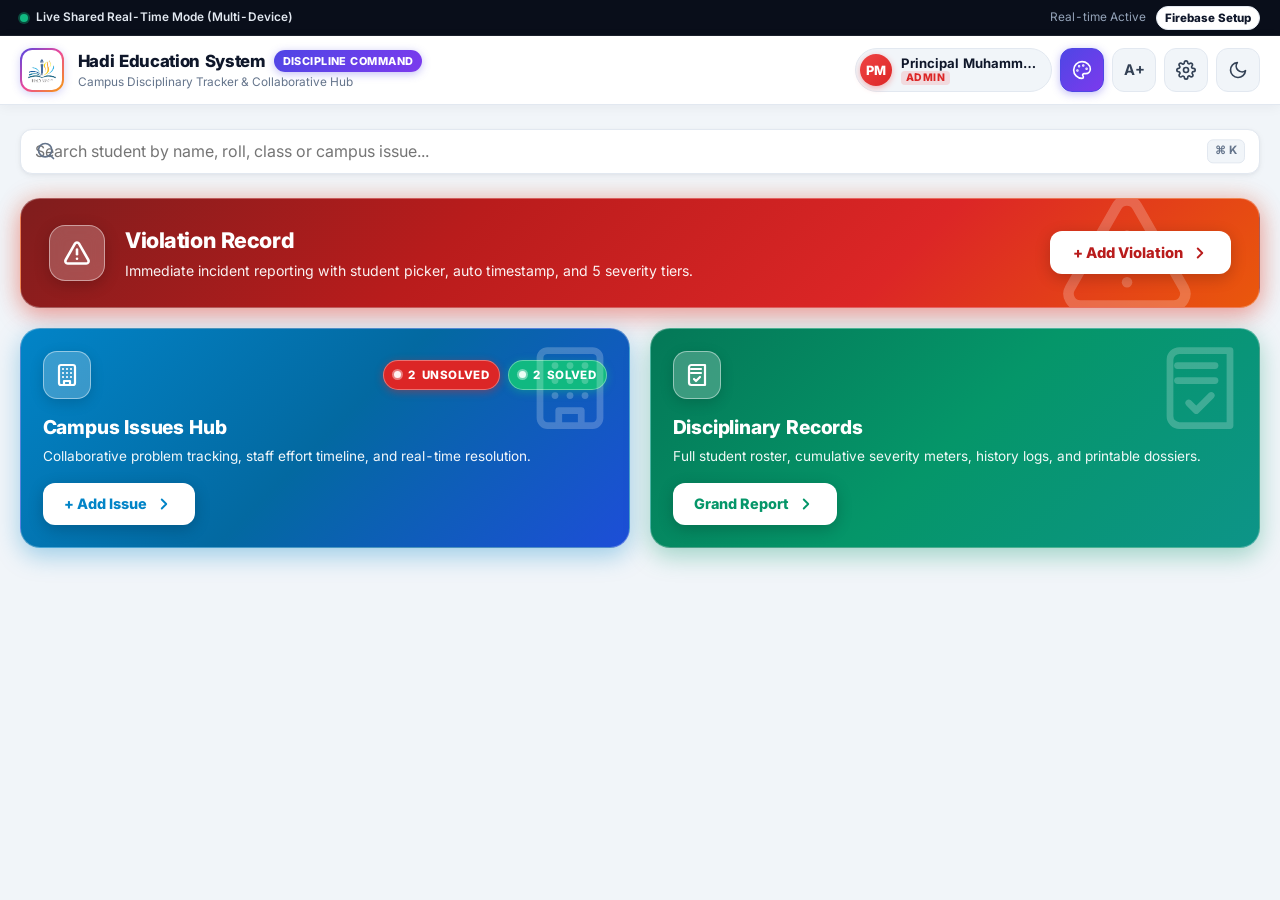
==== commit fa33962d: "Temporarily hide Live Disciplinary Analytics and Priority Watchlist sections" ====
--- a/index.html
+++ b/index.html
@@ -20,7 +20,7 @@
   <link href="https://fonts.googleapis.com/css2?family=Inter:wght@400;500;600;700;800&display=swap" rel="stylesheet">
 
   <!-- Stylesheet -->
-  <link rel="stylesheet" href="assets/css/discipline.css?v=v33masterform">
+  <link rel="stylesheet" href="assets/css/discipline.css?v=v39hidestats">
 </head>
 <body>
 
@@ -182,8 +182,8 @@
       </div>
     </section>
 
-    <!-- 4 Overview Metrics (Apple Health / Modern Bento Stat Tiles) -->
-    <section class="stats-section">
+    <!-- 4 Overview Metrics (Apple Health / Modern Bento Stat Tiles) & Priority Watchlist - Temporarily hidden per user request -->
+    <section class="stats-section" style="display: none !important;" aria-hidden="true">
       <div class="section-header">
         <div class="section-title-wrap">
           <h3 class="section-title">
@@ -310,13 +310,15 @@
       <!-- Curved Rectangular Violation Form Header Bar -->
       <div class="violation-form-header-bar">
         <div class="vf-header-content">
-          <div class="vf-header-icon-wrap">
-            <svg width="22" height="22" viewBox="0 0 24 24" fill="none" stroke="currentColor" stroke-width="2.4" stroke-linecap="round" stroke-linejoin="round">
-              <path d="m21.73 18-8-14a2 2 0 0 0-3.48 0l-8 14A2 2 0 0 0 4 21h16a2 2 0 0 0 1.73-3Z"/>
-              <line x1="12" y1="9" x2="12" y2="13"/>
-              <line x1="12" y1="17" x2="12.01" y2="17"/>
+          <div class="vf-header-emblem">
+            <svg width="34" height="42" viewBox="0 0 100 126" fill="none" xmlns="http://www.w3.org/2000/svg">
+              <path d="M 50 11 C 50 11 72 20 85 30 C 85 30 87 57 82 74 C 76 91 56 109 50 113 C 44 109 24 91 18 74 C 13 57 15 30 15 30 C 28 20 50 11 50 11 Z" fill="rgba(255, 255, 255, 0.08)" stroke="#FFFFFF" stroke-width="4.0" stroke-linejoin="round"/>
+              <path d="M 46.5 40 L 25 76 C 23.5 78.8 25.5 82 28.8 82 L 71.2 82 C 74.5 82 76.5 78.8 75 76 L 53.5 40 C 51.9 37.3 48.1 37.3 46.5 40 Z" fill="none" stroke="#FFFFFF" stroke-width="5.5" stroke-linejoin="round" stroke-linecap="round"/>
+              <line x1="50" y1="49" x2="50" y2="65" stroke="#FFFFFF" stroke-width="5.5" stroke-linecap="round"/>
+              <circle cx="50" cy="73.5" r="3.2" fill="#FFFFFF"/>
             </svg>
           </div>
+          <div class="vf-header-divider"></div>
           <div class="vf-header-titles">
             <h3 class="vf-bar-title">Violation Form</h3>
             <span class="vf-bar-subtitle">Hadi Disciplinary Citation &amp; Misbehavior Dossier</span>
@@ -327,12 +329,36 @@
 
       <form id="add-violation-form">
         <div class="modal-body vf-modal-body">
-          <!-- Prominent Violation Hazard Mark Watermark in Form Body -->
+          <!-- Exact Center Watermark matching Header Shield & Warning Triangle 100% -->
           <div class="vf-form-watermark" aria-hidden="true">
-            <svg viewBox="0 0 24 24" fill="none" stroke="currentColor" stroke-width="1.8" stroke-linecap="round" stroke-linejoin="round">
-              <path d="m21.73 18-8-14a2 2 0 0 0-3.48 0l-8 14A2 2 0 0 0 4 21h16a2 2 0 0 0 1.73-3Z" fill="currentColor" fill-opacity="0.10"/>
-              <line x1="12" y1="9" x2="12" y2="13" stroke-width="2.4"/>
-              <line x1="12" y1="17" x2="12.01" y2="17" stroke-width="3"/>
+            <svg viewBox="0 0 100 126" fill="none" xmlns="http://www.w3.org/2000/svg">
+              <!-- Outer Shield Badge with Translucent Pink/Red Fill and Soft Coral Stroke -->
+              <path d="M 50 4 C 50 4 75 14 91 25 C 91 25 93 57 87 77 C 80 97 57 116 50 120 C 43 116 20 97 13 77 C 7 57 9 25 9 25 C 25 14 50 4 50 4 Z" 
+                    fill="rgba(239, 68, 68, 0.13)" 
+                    stroke="rgba(239, 68, 68, 0.42)" 
+                    stroke-width="2.4" 
+                    stroke-linejoin="round"/>
+
+              <!-- Concentric Inner Shield Contour in Crisp Soft White -->
+              <path d="M 50 11 C 50 11 72 20 85 30 C 85 30 87 57 82 74 C 76 91 56 109 50 113 C 44 109 24 91 18 74 C 13 57 15 30 15 30 C 28 20 50 11 50 11 Z" 
+                    fill="none" 
+                    stroke="#FFFFFF" 
+                    stroke-width="2.8" 
+                    stroke-linejoin="round" 
+                    opacity="0.94"/>
+
+              <!-- Center Warning Triangle with Rounded Corners and Crisp White Stroke -->
+              <path d="M 46.5 40 L 25 76 C 23.5 78.8 25.5 82 28.8 82 L 71.2 82 C 74.5 82 76.5 78.8 75 76 L 53.5 40 C 51.9 37.3 48.1 37.3 46.5 40 Z" 
+                    fill="none" 
+                    stroke="#FFFFFF" 
+                    stroke-width="5.0" 
+                    stroke-linejoin="round" 
+                    stroke-linecap="round" 
+                    opacity="0.98"/>
+
+              <!-- Crisp White Exclamation Mark -->
+              <line x1="50" y1="49" x2="50" y2="65" stroke="#FFFFFF" stroke-width="5.0" stroke-linecap="round" opacity="0.98"/>
+              <circle cx="50" cy="73.5" r="3.0" fill="#FFFFFF" opacity="0.98"/>
             </svg>
           </div>
 
@@ -347,7 +373,7 @@
             <!-- Student Name Section -->
             <div class="form-group vf-field-group">
               <div class="vf-field-bar">
-                <svg width="15" height="15" viewBox="0 0 24 24" fill="none" stroke="currentColor" stroke-width="2.2" stroke-linecap="round" stroke-linejoin="round"><path d="M19 21v-2a4 4 0 0 0-4-4H9a4 4 0 0 0-4 4v2"/><circle cx="12" cy="7" r="4"/></svg>
+                <svg width="15" height="15" viewBox="0 0 24 24" fill="none" stroke="#DC2626" stroke-width="2.2" stroke-linecap="round" stroke-linejoin="round"><path d="M19 21v-2a4 4 0 0 0-4-4H9a4 4 0 0 0-4 4v2"/><circle cx="12" cy="7" r="4"/></svg>
                 <label for="v-student-name" class="vf-field-label">Student Name *</label>
               </div>
               <div class="vf-input-wrap">
@@ -359,7 +385,7 @@
             <!-- Father Name Section (Optional) -->
             <div class="form-group vf-field-group">
               <div class="vf-field-bar">
-                <svg width="15" height="15" viewBox="0 0 24 24" fill="none" stroke="currentColor" stroke-width="2.2" stroke-linecap="round" stroke-linejoin="round"><path d="M16 21v-2a4 4 0 0 0-4-4H6a4 4 0 0 0-4 4v2"/><circle cx="9" cy="7" r="4"/><path d="M22 21v-2a4 4 0 0 0-3-3.87"/><path d="M16 3.13a4 4 0 0 1 0 7.75"/></svg>
+                <svg width="15" height="15" viewBox="0 0 24 24" fill="none" stroke="#DC2626" stroke-width="2.2" stroke-linecap="round" stroke-linejoin="round"><path d="M16 21v-2a4 4 0 0 0-4-4H6a4 4 0 0 0-4 4v2"/><circle cx="9" cy="7" r="4"/><path d="M22 21v-2a4 4 0 0 0-3-3.87"/><path d="M16 3.13a4 4 0 0 1 0 7.75"/></svg>
                 <label for="v-father-name" class="vf-field-label">Father Name <span class="vf-optional-label">(Optional)</span></label>
               </div>
               <div class="vf-input-wrap">
@@ -368,20 +394,20 @@
             </div>
           </div>
 
-          <!-- Row 2: Class Section (dropdown or manual type) & Parent Phone Number (Optional) -->
+          <!-- Row 2: Class Section (Combobox: Type directly in bar + square dropdown button at end) & Parent Phone Number (Optional) -->
           <div class="vf-row-2col">
-            <!-- Class Section (Unified Dropdown & Manual Typing Combobox) -->
+            <!-- Class Section -->
             <div class="form-group vf-field-group">
               <div class="vf-field-bar">
-                <svg width="15" height="15" viewBox="0 0 24 24" fill="none" stroke="currentColor" stroke-width="2.2" stroke-linecap="round" stroke-linejoin="round"><path d="M4 19.5v-15A2.5 2.5 0 0 1 6.5 2H20v20H6.5a2.5 2.5 0 0 1-2.5-2.5Z"/><path d="M6 6h10"/><path d="M6 10h10"/></svg>
+                <svg width="15" height="15" viewBox="0 0 24 24" fill="none" stroke="#DC2626" stroke-width="2.2" stroke-linecap="round" stroke-linejoin="round"><path d="M4 19.5v-15A2.5 2.5 0 0 1 6.5 2H20v20H6.5a2.5 2.5 0 0 1-2.5-2.5Z"/><path d="M6 6h10"/><path d="M6 10h10"/></svg>
                 <label for="v-class-select" class="vf-field-label">Class <span class="vf-optional-label">(Optional)</span></label>
               </div>
               <div class="vf-combobox-wrap" id="v-class-combobox-wrap">
                 <div class="vf-combobox-group">
-                  <input type="text" id="v-class-select" class="form-control vf-combobox-input" placeholder="Type class or click square..." autocomplete="off">
-                  <button type="button" id="v-class-dropdown-trigger" class="vf-combobox-square-btn" aria-label="Open classes dropdown" title="Click square to select class">
-                    <svg width="18" height="18" viewBox="0 0 24 24" fill="none" stroke="currentColor" stroke-width="2.5" stroke-linecap="round" stroke-linejoin="round">
-                      <path d="m6 9 6 6 6-6"/>
+                  <input type="text" id="v-class-select" class="form-control vf-input-bar vf-combobox-input" placeholder="Select or type class..." autocomplete="off">
+                  <button type="button" id="v-class-dropdown-trigger" class="vf-combobox-square-btn" aria-label="Toggle class dropdown">
+                    <svg width="18" height="18" viewBox="0 0 24 24" fill="none" stroke="#DC2626" stroke-width="2.5" stroke-linecap="round" stroke-linejoin="round">
+                      <polyline points="6 9 12 15 18 9"></polyline>
                     </svg>
                   </button>
                 </div>
@@ -407,7 +433,7 @@
             <!-- Parent Phone Number Section (Optional) -->
             <div class="form-group vf-field-group">
               <div class="vf-field-bar">
-                <svg width="15" height="15" viewBox="0 0 24 24" fill="none" stroke="currentColor" stroke-width="2.2" stroke-linecap="round" stroke-linejoin="round"><path d="M22 16.92v3a2 2 0 0 1-2.18 2 19.79 19.79 0 0 1-8.63-3.07 19.5 19.5 0 0 1-6-6 19.79 19.79 0 0 1-3.07-8.67A2 2 0 0 1 4.11 2h3a2 2 0 0 1 2 1.72 12.84 12.84 0 0 0 .7 2.81 2 2 0 0 1-.45 2.11L8.09 9.91a16 16 0 0 0 6 6l1.27-1.27a2 2 0 0 1 2.11-.45 12.84 12.84 0 0 0 2.81.7A2 2 0 0 1 22 16.92z"/></svg>
+                <svg width="15" height="15" viewBox="0 0 24 24" fill="#DC2626" stroke="#DC2626" stroke-width="0.5"><path d="M22 16.92v3a2 2 0 0 1-2.18 2 19.79 19.79 0 0 1-8.63-3.07 19.5 19.5 0 0 1-6-6 19.79 19.79 0 0 1-3.07-8.67A2 2 0 0 1 4.11 2h3a2 2 0 0 1 2 1.72 12.84 12.84 0 0 0 .7 2.81 2 2 0 0 1-.45 2.11L8.09 9.91a16 16 0 0 0 6 6l1.27-1.27a2 2 0 0 1 2.11-.45 12.84 12.84 0 0 0 2.81.7A2 2 0 0 1 22 16.92z"/></svg>
                 <label for="v-parent-phone" class="vf-field-label">Parent Phone Num <span class="vf-optional-label">(Optional)</span></label>
               </div>
               <div class="vf-input-wrap">
@@ -419,10 +445,18 @@
           <!-- Row 3: Incident Date & Time (Automatic System Live) -->
           <div class="form-group vf-field-group">
             <div class="vf-field-bar">
-              <svg width="15" height="15" viewBox="0 0 24 24" fill="none" stroke="currentColor" stroke-width="2.2" stroke-linecap="round" stroke-linejoin="round"><circle cx="12" cy="12" r="10"/><polyline points="12 6 12 12 16 14"/></svg>
+              <svg width="15" height="15" viewBox="0 0 24 24" fill="none" stroke="#DC2626" stroke-width="2.2" stroke-linecap="round" stroke-linejoin="round"><circle cx="12" cy="12" r="10"/><polyline points="12 6 12 12 16 14"/></svg>
               <label for="v-date-time" class="vf-field-label">Incident Date &amp; Time (Automatic)</label>
             </div>
-            <div class="vf-input-wrap">
+            <div class="vf-input-wrap vf-datetime-box">
+              <div class="vf-cal-badge">
+                <svg width="18" height="18" viewBox="0 0 24 24" fill="none" stroke="#475569" stroke-width="2.2" stroke-linecap="round" stroke-linejoin="round">
+                  <rect x="3" y="4" width="18" height="18" rx="2" ry="2"/>
+                  <line x1="16" y1="2" x2="16" y2="6"/>
+                  <line x1="8" y1="2" x2="8" y2="6"/>
+                  <line x1="3" y1="10" x2="21" y2="10"/>
+                </svg>
+              </div>
               <input type="text" id="v-date-time" class="form-control vf-input-bar vf-date-input" readonly placeholder="Automatic system timestamp...">
             </div>
           </div>
@@ -430,27 +464,32 @@
           <!-- Row 4: Violation Details Section -->
           <div class="form-group vf-field-group">
             <div class="vf-field-bar">
-              <svg width="15" height="15" viewBox="0 0 24 24" fill="none" stroke="currentColor" stroke-width="2.2" stroke-linecap="round" stroke-linejoin="round"><path d="M14 2H6a2 2 0 0 0-2 2v16a2 2 0 0 0 2 2h12a2 2 0 0 0 2-2V8z"/><polyline points="14 2 14 8 20 8"/><line x1="16" y1="13" x2="8" y2="13"/><line x1="16" y1="17" x2="8" y2="17"/><polyline points="10 9 9 9 8 9"/></svg>
+              <svg width="15" height="15" viewBox="0 0 24 24" fill="none" stroke="#DC2626" stroke-width="2.2" stroke-linecap="round" stroke-linejoin="round"><path d="M14 2H6a2 2 0 0 0-2 2v16a2 2 0 0 0 2 2h12a2 2 0 0 0 2-2V8z"/><polyline points="14 2 14 8 20 8"/><line x1="16" y1="13" x2="8" y2="13"/><line x1="16" y1="17" x2="8" y2="17"/><polyline points="10 9 9 9 8 9"/></svg>
               <label for="violation-details-input" class="vf-field-label">Violation Details *</label>
             </div>
-            <textarea id="violation-details-input" class="form-control vf-textarea-bar" rows="2" dir="auto" placeholder="Describe the incident details (English or اردو میں تفصیل لکھیں)..." required></textarea>
+            <textarea id="violation-details-input" class="form-control vf-textarea-bar" rows="2" dir="auto" placeholder="Describe the violation incident details..." required></textarea>
             
             <div class="quick-tags vf-quick-tags">
-              <span class="form-helper" style="display: block; width: 100%; margin-bottom: 3px; font-weight: 700; font-size: 0.76rem; color: var(--text-secondary);">Tap quick infraction tag:</span>
-              <button type="button" class="tag-btn" data-tag="Late Arrival">Late Arrival</button>
-              <button type="button" class="tag-btn" data-tag="Uniform Violation">Uniform Violation</button>
-              <button type="button" class="tag-btn" data-tag="Disruptive Behavior">Disruptive Behavior</button>
-              <button type="button" class="tag-btn" data-tag="Fighting / Bullying">Fighting / Bullying</button>
-              <button type="button" class="tag-btn" data-tag="Mobile Phone">Mobile Phone</button>
-              <button type="button" class="tag-btn" data-tag="Incomplete Homework">Incomplete Homework</button>
-              <button type="button" class="tag-btn" data-tag="Disrespect">Disrespect</button>
+              <div class="vf-tags-label-row">
+                <svg width="15" height="15" viewBox="0 0 24 24" fill="none" stroke="#DC2626" stroke-width="2.2" stroke-linecap="round" stroke-linejoin="round"><path d="M12 2H2v10l9.29 9.29c.94.94 2.48.94 3.42 0l6.58-6.58c.94-.94.94-2.48 0-3.42L12 2Z"/><circle cx="7" cy="7" r=".5" fill="#DC2626"/></svg>
+                <span class="vf-tags-label">Tap quick infraction tag:</span>
+              </div>
+              <div class="vf-tags-flex">
+                <button type="button" class="tag-btn" data-tag="Late Arrival">Late Arrival</button>
+                <button type="button" class="tag-btn" data-tag="Uniform Violation">Uniform Violation</button>
+                <button type="button" class="tag-btn" data-tag="Disruptive Behavior">Disruptive Behavior</button>
+                <button type="button" class="tag-btn" data-tag="Fighting / Bullying">Fighting / Bullying</button>
+                <button type="button" class="tag-btn" data-tag="Mobile Phone">Mobile Phone</button>
+                <button type="button" class="tag-btn" data-tag="Incomplete Homework">Incomplete Homework</button>
+                <button type="button" class="tag-btn" data-tag="Disrespect">Disrespect</button>
+              </div>
             </div>
           </div>
 
           <!-- Row 5: Severity Levels Section (Minimal, Elegant, No Icons) -->
           <div class="form-group vf-field-group" style="margin-bottom: 0.25rem;">
             <div class="vf-field-bar">
-              <svg width="15" height="15" viewBox="0 0 24 24" fill="none" stroke="currentColor" stroke-width="2.2" stroke-linecap="round" stroke-linejoin="round"><path d="m21.73 18-8-14a2 2 0 0 0-3.48 0l-8 14A2 2 0 0 0 4 21h16a2 2 0 0 0 1.73-3Z"/><line x1="12" y1="9" x2="12" y2="13"/><line x1="12" y1="17" x2="12.01" y2="17"/></svg>
+              <svg width="15" height="15" viewBox="0 0 24 24" fill="none" stroke="#DC2626" stroke-width="2.2" stroke-linecap="round" stroke-linejoin="round"><path d="m21.73 18-8-14a2 2 0 0 0-3.48 0l-8 14A2 2 0 0 0 4 21h16a2 2 0 0 0 1.73-3Z"/><line x1="12" y1="9" x2="12" y2="13"/><line x1="12" y1="17" x2="12.01" y2="17"/></svg>
               <label class="vf-field-label">Disciplinary Violation Level (Select One) *</label>
             </div>
             <div class="severity-selector vf-severity-selector">
@@ -1049,7 +1088,7 @@
   <!-- Scripts: Firebase Config, Auth System & Collaborative Application -->
   <script src="assets/js/firebase-config.js?v=v33masterform"></script>
   <script src="assets/js/discipline-auth.js?v=v33masterform"></script>
-  <script src="assets/js/discipline-app.js?v=v33masterform"></script>
+  <script src="assets/js/discipline-app.js?v=v39hidestats"></script>
 
   <!-- Service Worker Registration for Instant Launch & Offline Mode -->
   <script>
--- a/assets/css/discipline.css
+++ b/assets/css/discipline.css
@@ -3311,17 +3311,19 @@
 
 #add-violation-modal .violation-form-dialog {
   width: 95% !important;
-  max-width: 580px !important;
-  max-height: calc(100dvh - 24px) !important;
+  max-width: 610px !important;
+  max-height: calc(100dvh - 20px) !important;
   height: auto !important;
-  border-radius: 20px !important;
+  border-radius: 24px !important;
+  background: #FFFFFF !important;
+  border: 2px solid #E11D48 !important;
+  box-shadow: 0 0 0 1px rgba(225, 29, 72, 0.45), 0 24px 65px rgba(0, 0, 0, 0.45) !important;
   display: flex !important;
   flex-direction: column !important;
   overflow: hidden !important;
   margin: auto !important;
   position: relative !important;
   animation: modalPopSpring 0.28s cubic-bezier(0.175, 0.885, 0.32, 1.15) !important;
-  box-shadow: 0 12px 36px rgba(0, 0, 0, 0.32), 0 0 0 1px rgba(220, 38, 38, 0.25) !important;
   transform: translateZ(0);
   -webkit-transform: translateZ(0);
   backface-visibility: hidden;
@@ -3338,20 +3340,20 @@
 }
 
 .violation-form-dialog {
-  max-width: 580px;
-  max-height: calc(100dvh - 24px);
-  background: linear-gradient(180deg, #FFF9F9 0%, #FFFFFF 100%);
-  border: 2px solid rgba(220, 38, 38, 0.4);
-  box-shadow: 0 14px 40px -10px rgba(220, 38, 38, 0.22), 0 0 1px rgba(220, 38, 38, 0.5);
+  max-width: 610px;
+  max-height: calc(100dvh - 20px);
+  background: #FFFFFF;
+  border: 2px solid #E11D48;
+  box-shadow: 0 0 0 1px rgba(225, 29, 72, 0.45), 0 24px 65px rgba(0, 0, 0, 0.45);
   position: relative;
   display: flex;
   flex-direction: column;
 }
 
 [data-theme="dark"] .violation-form-dialog {
-  background: linear-gradient(180deg, #1C0F12 0%, #111827 100%);
-  border: 2px solid rgba(239, 68, 68, 0.5);
-  box-shadow: 0 14px 40px -10px rgba(220, 38, 38, 0.35);
+  background: #111827;
+  border: 2px solid rgba(239, 68, 68, 0.6);
+  box-shadow: 0 0 0 1px rgba(239, 68, 68, 0.4), 0 24px 65px rgba(0, 0, 0, 0.6);
 }
 
 /* Centered High-Visibility Watermark of Violation Hazard Sign in Form */
@@ -3365,12 +3367,10 @@
   left: 50%;
   top: 50%;
   transform: translate(-50%, -50%);
-  width: 250px;
-  height: 250px;
-  max-width: 60%;
-  max-height: 60%;
-  color: #DC2626;
-  opacity: 0.12;
+  width: 320px;
+  height: 380px;
+  max-width: 78%;
+  max-height: 75%;
   pointer-events: none;
   z-index: 0;
   display: flex;
@@ -3385,20 +3385,20 @@
 }
 
 [data-theme="dark"] .vf-form-watermark {
-  color: #EF4444;
-  opacity: 0.18;
+  opacity: 0.85 !important;
 }
 
 /* Curved Rectangular Violation Form Header Bar */
 .violation-form-header-bar {
-  margin: 0.75rem 0.75rem 0 0.75rem;
-  border-radius: 12px;
-  background: linear-gradient(135deg, #DC2626 0%, #B91C1C 55%, #991B1B 100%);
-  padding: 0.75rem 1rem;
+  margin: 10px 10px 0 10px;
+  border-radius: 16px;
+  background: linear-gradient(180deg, #D71921 0%, #B9121A 48%, #8E0A11 100%) !important;
+  border: 1px solid rgba(255, 255, 255, 0.25);
+  padding: 0.82rem 1.15rem;
   display: flex;
   align-items: center;
   justify-content: space-between;
-  box-shadow: 0 6px 18px rgba(220, 38, 38, 0.32);
+  box-shadow: 0 4px 18px rgba(185, 18, 26, 0.42);
   color: #FFFFFF;
   position: relative;
   z-index: 1;
@@ -3408,44 +3408,53 @@
 .vf-header-content {
   display: flex;
   align-items: center;
-  gap: 0.75rem;
+  gap: 0;
   flex: 1;
   min-width: 0;
 }
 
-.vf-header-icon-wrap {
-  width: 38px;
-  height: 38px;
-  border-radius: 10px;
-  background: rgba(255, 255, 255, 0.18);
+.vf-header-emblem {
   display: flex;
   align-items: center;
   justify-content: center;
   flex-shrink: 0;
-  border: 1px solid rgba(255, 255, 255, 0.3);
-  box-shadow: inset 0 1px 2px rgba(255, 255, 255, 0.2);
+}
+
+.vf-header-emblem svg {
+  display: block;
+  width: 32px;
+  height: 38px;
+  filter: drop-shadow(0 2px 4px rgba(0, 0, 0, 0.25));
+}
+
+.vf-header-divider {
+  width: 1.5px;
+  height: 34px;
+  background: rgba(255, 255, 255, 0.45);
+  margin: 0 0.85rem 0 0.65rem;
+  flex-shrink: 0;
 }
 
 .vf-header-titles {
   display: flex;
   flex-direction: column;
-  gap: 0.05rem;
+  gap: 0.1rem;
   min-width: 0;
 }
 
 .vf-bar-title {
-  font-size: 1.15rem;
-  font-weight: 900;
+  font-size: 1.35rem;
+  font-weight: 800;
   letter-spacing: -0.01em;
   color: #FFFFFF;
   margin: 0;
-  line-height: 1.2;
+  line-height: 1.15;
 }
 
 .vf-bar-subtitle {
-  font-size: 0.74rem;
-  color: rgba(255, 255, 255, 0.88);
-  font-weight: 600;
+  font-size: 0.76rem;
+  color: rgba(255, 255, 255, 0.95);
+  font-weight: 500;
   letter-spacing: 0.01em;
   white-space: nowrap;
   overflow: hidden;
@@ -3457,10 +3466,11 @@
   width: 32px;
   height: 32px;
   border-radius: 50%;
-  background: rgba(255, 255, 255, 0.16);
-  border: 1px solid rgba(255, 255, 255, 0.25);
-  color: #FFFFFF;
-  font-size: 1.3rem;
+  background: rgba(0, 0, 0, 0.22);
+  border: 1.5px solid rgba(255, 255, 255, 0.35);
+  color: #FFFFFF;
+  font-size: 1.4rem;
+  font-weight: 300;
   line-height: 1;
   display: flex;
   align-items: center;
@@ -3471,7 +3481,7 @@
 }
 
 .vf-close-btn:hover {
-  background: rgba(255, 255, 255, 0.32);
+  background: rgba(0, 0, 0, 0.38);
   transform: scale(1.06);
 }
 
@@ -3613,40 +3623,41 @@
 }
 
 .vf-input-bar,
-.vf-select-bar,
 .vf-textarea-bar {
   width: 100%;
   border-radius: 10px;
   padding: 0.58rem 0.85rem;
-  font-size: 0.86rem;
-  font-weight: 600;
-  border: 1.5px solid var(--border-color);
-  background: rgba(255, 255, 255, 0.90);
-  color: var(--text-primary);
+  font-size: 0.88rem;
+  font-weight: 500;
+  border: 1.5px solid #CBD5E1;
+  background: rgba(255, 255, 255, 0.48);
+  backdrop-filter: blur(3px);
+  -webkit-backdrop-filter: blur(3px);
+  color: #0F172A;
   transition: border-color 0.15s ease, box-shadow 0.15s ease, background 0.15s ease;
   position: relative;
   z-index: 1;
 }
 
+.vf-input-bar::placeholder,
+.vf-textarea-bar::placeholder {
+  color: #94A3B8;
+  font-weight: 400;
+}
+
 [data-theme="dark"] .vf-input-bar,
-[data-theme="dark"] .vf-select-bar,
 [data-theme="dark"] .vf-textarea-bar {
-  background: rgba(17, 24, 39, 0.90);
-}
-
-.vf-select-bar {
-  appearance: none;
-  -webkit-appearance: none;
-  -moz-appearance: none;
-  background-image: url("data:image/svg+xml,%3Csvg xmlns='http://www.w3.org/2000/svg' width='16' height='16' viewBox='0 0 24 24' fill='none' stroke='%23DC2626' stroke-width='2.5' stroke-linecap='round' stroke-linejoin='round'%3E%3Cpath d='m6 9 6 6 6-6'/%3E%3C/svg%3E");
-  background-repeat: no-repeat;
-  background-position: right 0.75rem center;
-  background-size: 16px;
-  padding-right: 2.2rem;
-  cursor: pointer;
-}
-
-/* Unified Combobox (Dropdown & Manual Typing) */
+  background: rgba(17, 24, 39, 0.95);
+  border-color: #334155;
+  color: #F8FAFC;
+}
+
+[data-theme="dark"] .vf-input-bar::placeholder,
+[data-theme="dark"] .vf-textarea-bar::placeholder {
+  color: #64748B;
+}
+
+/* Combobox: Rectangular typing bar + Small Square Dropdown button at end */
 .vf-combobox-wrap {
   position: relative;
   width: 100%;
@@ -3667,27 +3678,23 @@
   border-bottom-right-radius: 0 !important;
   border-top-left-radius: 10px !important;
   border-bottom-left-radius: 10px !important;
-  border: 1.5px solid var(--border-color);
+  border: 1.5px solid #CBD5E1;
   border-right: none;
   padding: 0.58rem 0.85rem;
-  font-size: 0.86rem;
-  font-weight: 600;
-  background: rgba(255, 255, 255, 0.95);
-  color: var(--text-primary);
+  font-size: 0.88rem;
+  font-weight: 500;
+  background: rgba(255, 255, 255, 0.48);
+  backdrop-filter: blur(3px);
+  -webkit-backdrop-filter: blur(3px);
+  color: #0F172A;
   transition: border-color 0.15s ease, box-shadow 0.15s ease;
   position: relative;
   z-index: 2;
 }
 
-[data-theme="dark"] .vf-combobox-group .vf-combobox-input {
-  background: rgba(17, 24, 39, 0.92);
-  border-color: rgba(255, 255, 255, 0.18);
-  color: #F8FAFC;
-}
-
 .vf-combobox-group .vf-combobox-input:focus {
   border-color: #DC2626;
-  box-shadow: 0 0 0 3px rgba(220, 38, 38, 0.18);
+  box-shadow: 0 0 0 3px rgba(220, 38, 38, 0.15);
   outline: none;
   z-index: 3;
 }
@@ -3700,8 +3707,8 @@
   align-items: center;
   justify-content: center;
   background: #FEE2E2;
-  border: 1.5px solid var(--border-color);
-  border-left: 1.5px solid rgba(220, 38, 38, 0.25);
+  border: 1.5px solid #CBD5E1;
+  border-left: 1px solid rgba(220, 38, 38, 0.25);
   border-top-right-radius: 10px;
   border-bottom-right-radius: 10px;
   border-top-left-radius: 0;
@@ -3716,6 +3723,7 @@
 
 .vf-combobox-square-btn svg {
   transition: transform 0.2s cubic-bezier(0.16, 1, 0.3, 1);
+  stroke: #DC2626;
 }
 
 .vf-combobox-square-btn:hover {
@@ -3731,12 +3739,19 @@
 }
 
 .vf-combobox-square-btn.open svg {
+  stroke: #FFFFFF;
   transform: rotate(180deg);
 }
 
+[data-theme="dark"] .vf-combobox-group .vf-combobox-input {
+  background: rgba(17, 24, 39, 0.95);
+  border-color: #334155;
+  color: #F8FAFC;
+}
+
 [data-theme="dark"] .vf-combobox-square-btn {
-  background: rgba(220, 38, 38, 0.22);
-  border-color: rgba(255, 255, 255, 0.18);
+  background: rgba(220, 38, 38, 0.2);
+  border-color: #334155;
   border-left-color: rgba(239, 68, 68, 0.4);
   color: #F87171;
 }
@@ -3757,8 +3772,8 @@
   top: calc(100% + 4px);
   left: 0;
   right: 0;
-  background: var(--bg-surface);
-  border: 1.5px solid var(--border-color);
+  background: #FFFFFF;
+  border: 1.5px solid #CBD5E1;
   border-radius: 12px;
   box-shadow: 0 10px 28px rgba(0, 0, 0, 0.16), 0 0 0 1px rgba(220, 38, 38, 0.15);
   max-height: 200px;
@@ -3782,9 +3797,9 @@
 .vf-combobox-item {
   padding: 0.5rem 0.75rem;
   border-radius: 8px;
-  font-size: 0.84rem;
+  font-size: 0.86rem;
   font-weight: 700;
-  color: var(--text-primary);
+  color: #0F172A;
   cursor: pointer;
   display: flex;
   align-items: center;
@@ -3794,13 +3809,13 @@
 
 .vf-combobox-item:hover,
 .vf-combobox-item.active {
-  background: rgba(220, 38, 38, 0.1);
+  background: #FEE2E2;
   color: #DC2626;
 }
 
 [data-theme="dark"] .vf-combobox-menu {
   background: #1E293B;
-  border-color: rgba(255, 255, 255, 0.15);
+  border-color: #334155;
 }
 
 [data-theme="dark"] .vf-combobox-item {
@@ -3815,6 +3830,7 @@
 
 .vf-input-bar:focus,
 .vf-select-bar:focus,
+.vf-custom-select:focus,
 .vf-textarea-bar:focus {
   border-color: #DC2626;
   box-shadow: 0 0 0 3px rgba(220, 38, 38, 0.18);
@@ -3831,63 +3847,111 @@
   100% { border-color: var(--border-color); box-shadow: none; }
 }
 
-.vf-inline-badge-btn {
+/* Incident Date & Time bar with slate calendar icon */
+.vf-datetime-box {
+  position: relative;
+  display: flex;
+  align-items: center;
+  width: 100%;
+}
+
+.vf-cal-badge {
   position: absolute;
-  right: 6px;
+  left: 12px;
   top: 50%;
   transform: translateY(-50%);
-  background: var(--bg-surface-alt);
-  border: 1px solid var(--border-color);
-  color: var(--brand-primary);
-  font-size: 0.72rem;
-  font-weight: 800;
-  padding: 3px 8px;
-  border-radius: 8px;
+  z-index: 2;
+  pointer-events: none;
+  display: flex;
+  align-items: center;
+  justify-content: center;
+  color: #475569;
+}
+
+.vf-datetime-box .vf-date-input {
+  padding-left: 2.6rem !important;
+  background: rgba(248, 250, 252, 0.48) !important;
+  backdrop-filter: blur(3px);
+  -webkit-backdrop-filter: blur(3px);
+  color: #0F172A !important;
+  font-size: 0.9rem !important;
+  font-weight: 700 !important;
+  border: 1.5px solid #CBD5E1 !important;
+  letter-spacing: -0.01em;
+}
+
+[data-theme="dark"] .vf-datetime-box .vf-date-input {
+  background: #1E293B !important;
+  color: #F8FAFC !important;
+  border-color: #334155 !important;
+}
+
+[data-theme="dark"] .vf-cal-badge {
+  color: #94A3B8;
+}
+
+/* Quick Infraction Tags */
+.vf-quick-tags {
+  margin-top: 0.45rem;
+}
+
+.vf-tags-label-row {
+  display: flex;
+  align-items: center;
+  gap: 0.4rem;
+  margin-bottom: 0.35rem;
+}
+
+.vf-tags-label {
+  font-size: 0.8rem;
+  font-weight: 800;
+  color: #0F172A;
+}
+
+[data-theme="dark"] .vf-tags-label {
+  color: #F8FAFC;
+}
+
+.vf-tags-flex {
+  display: flex;
+  flex-wrap: wrap;
+  gap: 0.4rem;
+}
+
+.vf-tags-flex .tag-btn {
+  background: #FFFFFF;
+  border: 1.5px solid #CBD5E1;
+  border-radius: 9999px;
+  padding: 0.3rem 0.75rem;
+  font-size: 0.78rem;
+  font-weight: 600;
+  color: #1E293B;
   cursor: pointer;
   transition: all 0.15s ease;
-}
-
-.vf-inline-badge-btn:hover {
-  background: var(--brand-primary-light);
-  border-color: var(--brand-primary-border);
-}
-
-.vf-date-input {
-  background: var(--bg-surface-alt);
-  color: var(--text-secondary);
-  font-weight: 700;
-  cursor: default;
-}
-
-.vf-quick-tags {
-  display: flex;
-  flex-wrap: wrap;
-  gap: 0.35rem;
-  margin-top: 0.35rem;
-}
-
-.vf-quick-tags .tag-btn {
-  background: var(--bg-surface-alt);
-  border: 1px solid var(--border-color);
-  border-radius: 9999px;
-  padding: 0.28rem 0.65rem;
-  font-size: 0.76rem;
-  font-weight: 600;
-  color: var(--text-secondary);
-  cursor: pointer;
-  transition: all 0.15s ease;
-  user-select: none;
-}
-
-.vf-quick-tags .tag-btn:hover {
-  background: rgba(220, 38, 38, 0.08);
-  border-color: rgba(220, 38, 38, 0.3);
-  color: #DC2626;
+  box-shadow: 0 1px 2px rgba(0, 0, 0, 0.03);
+}
+
+.vf-tags-flex .tag-btn:hover {
+  background: #FEE2E2;
+  border-color: #F87171;
+  color: #991B1B;
   transform: translateY(-1px);
 }
 
-.vf-quick-tags .tag-btn:active {
+.vf-tags-flex .tag-btn:active {
   transform: translateY(0);
+}
+
+[data-theme="dark"] .vf-tags-flex .tag-btn {
+  background: #1E293B;
+  border-color: #334155;
+  color: #E2E8F0;
+}
+
+[data-theme="dark"] .vf-tags-flex .tag-btn:hover {
+  background: rgba(220, 38, 38, 0.2);
+  border-color: rgba(239, 68, 68, 0.4);
+  color: #FCA5A5;
 }
 
 /* ==========================================================================
@@ -3939,12 +4003,12 @@
 /* 1. Low: Soft Green */
 .vf-severity-selector .btn-sev-low {
   background: #ECFDF5 !important;
-  border-color: #A7F3D0 !important;
+  border-color: #10B981 !important;
   color: #065F46 !important;
 }
 .vf-severity-selector .btn-sev-low:hover {
   background: #D1FAE5 !important;
-  border-color: #6EE7B7 !important;
+  border-color: #059669 !important;
 }
 .vf-severity-selector .btn-sev-low.active {
   background: #D1FAE5 !important;
@@ -3952,73 +4016,89 @@
   box-shadow: 0 0 0 2px rgba(5, 150, 105, 0.35) !important;
   font-weight: 800 !important;
 }
-
-/* 2. Medium: Soft Yellow/Golden */
+.vf-severity-selector .btn-sev-low .sev-points {
+  color: #059669 !important;
+}
+
+/* 2. Medium: Warm Golden Yellow (Default Selected in Reference Image) */
 .vf-severity-selector .btn-sev-medium {
-  background: #FEFCE8 !important;
-  border-color: #FDE68A !important;
-  color: #854D0E !important;
+  background: #FEF9C3 !important;
+  border-color: #F59E0B !important;
+  color: #78350F !important;
 }
 .vf-severity-selector .btn-sev-medium:hover {
-  background: #FEF9C3 !important;
-  border-color: #FCD34D !important;
+  background: #FEF08A !important;
+  border-color: #D97706 !important;
 }
 .vf-severity-selector .btn-sev-medium.active {
-  background: #FEF9C3 !important;
-  border-color: #D97706 !important;
-  box-shadow: 0 0 0 2px rgba(217, 119, 6, 0.35) !important;
+  background: #FEF08A !important;
+  border: 2px solid #D97706 !important;
+  box-shadow: 0 0 0 3px rgba(217, 119, 6, 0.45) !important;
   font-weight: 800 !important;
+  color: #78350F !important;
+}
+.vf-severity-selector .btn-sev-medium .sev-points {
+  color: #B45309 !important;
 }
 
 /* 3. High: Soft Orange */
 .vf-severity-selector .btn-sev-high {
-  background: #FFF7ED !important;
-  border-color: #FED7AA !important;
+  background: #FFEDD5 !important;
+  border-color: #FB923C !important;
   color: #9A3412 !important;
 }
 .vf-severity-selector .btn-sev-high:hover {
-  background: #FFEDD5 !important;
-  border-color: #FDBA74 !important;
+  background: #FED7AA !important;
+  border-color: #EA580C !important;
 }
 .vf-severity-selector .btn-sev-high.active {
-  background: #FFEDD5 !important;
+  background: #FED7AA !important;
   border-color: #EA580C !important;
   box-shadow: 0 0 0 2px rgba(234, 88, 12, 0.35) !important;
   font-weight: 800 !important;
 }
+.vf-severity-selector .btn-sev-high .sev-points {
+  color: #EA580C !important;
+}
 
 /* 4. Extreme: Soft Red/Pink */
 .vf-severity-selector .btn-sev-extreme {
-  background: #FEF2F2 !important;
-  border-color: #FECACA !important;
-  color: #991B1B !important;
+  background: #FFE4E6 !important;
+  border-color: #F43F5E !important;
+  color: #9F1239 !important;
 }
 .vf-severity-selector .btn-sev-extreme:hover {
-  background: #FEE2E2 !important;
-  border-color: #FCA5A5 !important;
+  background: #FECDD3 !important;
+  border-color: #E11D48 !important;
 }
 .vf-severity-selector .btn-sev-extreme.active {
-  background: #FEE2E2 !important;
-  border-color: #DC2626 !important;
-  box-shadow: 0 0 0 2px rgba(220, 38, 38, 0.35) !important;
+  background: #FECDD3 !important;
+  border-color: #E11D48 !important;
+  box-shadow: 0 0 0 2px rgba(225, 29, 72, 0.35) !important;
   font-weight: 800 !important;
 }
-
-/* 5. Ultra: Deep Crimson or Sophisticated Purple */
+.vf-severity-selector .btn-sev-extreme .sev-points {
+  color: #E11D48 !important;
+}
+
+/* 5. Ultra: Deep Ruby / Wine Red */
 .vf-severity-selector .btn-sev-ultra {
-  background: #581C87 !important;
-  border-color: #7E22CE !important;
+  background: #831843 !important;
+  border-color: #9D174D !important;
   color: #FFFFFF !important;
 }
 .vf-severity-selector .btn-sev-ultra:hover {
-  background: #6B21A8 !important;
-  border-color: #9333EA !important;
+  background: #701A39 !important;
+  border-color: #BE185D !important;
 }
 .vf-severity-selector .btn-sev-ultra.active {
-  background: #4A044E !important;
-  border-color: #A21CAF !important;
-  box-shadow: 0 0 0 2px rgba(162, 28, 175, 0.45) !important;
+  background: #701A39 !important;
+  border-color: #BE185D !important;
+  box-shadow: 0 0 0 2px rgba(190, 24, 93, 0.45) !important;
   font-weight: 800 !important;
+}
+.vf-severity-selector .btn-sev-ultra .sev-points {
+  color: #FCE7F3 !important;
 }
 
 /* Dark theme overrides for severity cards */
@@ -4067,14 +4147,14 @@
 }
 
 [data-theme="dark"] .vf-severity-selector .btn-sev-ultra {
-  background: rgba(88, 28, 135, 0.4) !important;
-  border-color: rgba(168, 85, 247, 0.4) !important;
-  color: #E9D5FF !important;
+  background: rgba(131, 24, 67, 0.4) !important;
+  border-color: rgba(190, 24, 93, 0.4) !important;
+  color: #FCE7F3 !important;
 }
 [data-theme="dark"] .vf-severity-selector .btn-sev-ultra.active {
-  background: rgba(88, 28, 135, 0.7) !important;
-  border-color: #C084FC !important;
-  box-shadow: 0 0 0 2px rgba(192, 132, 252, 0.4) !important;
+  background: rgba(131, 24, 67, 0.7) !important;
+  border-color: #F43F5E !important;
+  box-shadow: 0 0 0 2px rgba(244, 63, 94, 0.4) !important;
 }
 
 /* Mobile: Responsive 2-column grid, with Ultra spanning full width */
@@ -4247,28 +4327,58 @@
 }
 
 .vf-modal-footer {
-  padding: 0.85rem 1.15rem;
-  border-top: 1px solid var(--border-color);
-  background: var(--bg-surface-alt);
+  padding: 0.65rem 1.15rem 1.15rem 1.15rem;
+  border-top: none !important;
+  background: transparent !important;
   display: flex;
   align-items: center;
   justify-content: flex-end;
-  gap: 0.75rem;
+  gap: 0.85rem;
   position: relative;
   z-index: 1;
+}
+
+.vf-cancel-btn {
+  background: #FFFFFF !important;
+  border: 1.5px solid #CBD5E1 !important;
+  color: #0F172A !important;
+  font-weight: 700 !important;
+  border-radius: 12px !important;
+  padding: 0.65rem 1.4rem !important;
+  box-shadow: 0 1px 2px rgba(0, 0, 0, 0.04) !important;
+  transition: all 0.15s ease !important;
+  display: inline-flex !important;
+  align-items: center !important;
+  justify-content: center !important;
+  cursor: pointer !important;
+}
+
+.vf-cancel-btn:hover {
+  background: #F1F5F9 !important;
+  border-color: #94A3B8 !important;
+  color: #0F172A !important;
+}
+
+[data-theme="dark"] .vf-cancel-btn {
+  background: #1E293B !important;
+  border-color: #475569 !important;
+  color: #F8FAFC !important;
 }
 
 .vf-submit-btn {
   background: linear-gradient(135deg, #DC2626 0%, #B91C1C 100%) !important;
   color: #FFFFFF !important;
-  font-weight: 800;
-  box-shadow: 0 4px 14px rgba(220, 38, 38, 0.35);
-  border: none;
-  padding: 0.65rem 1.2rem;
-  border-radius: var(--radius-control);
-  display: inline-flex;
-  align-items: center;
-  gap: 0.45rem;
+  font-weight: 700 !important;
+  border-radius: 12px !important;
+  padding: 0.65rem 1.4rem !important;
+  border: none !important;
+  box-shadow: 0 4px 14px rgba(220, 38, 38, 0.35) !important;
+  display: inline-flex !important;
+  align-items: center !important;
+  justify-content: center !important;
+  gap: 0.45rem !important;
+  cursor: pointer !important;
+  transition: all 0.15s ease !important;
 }
 
 .vf-submit-btn:hover {
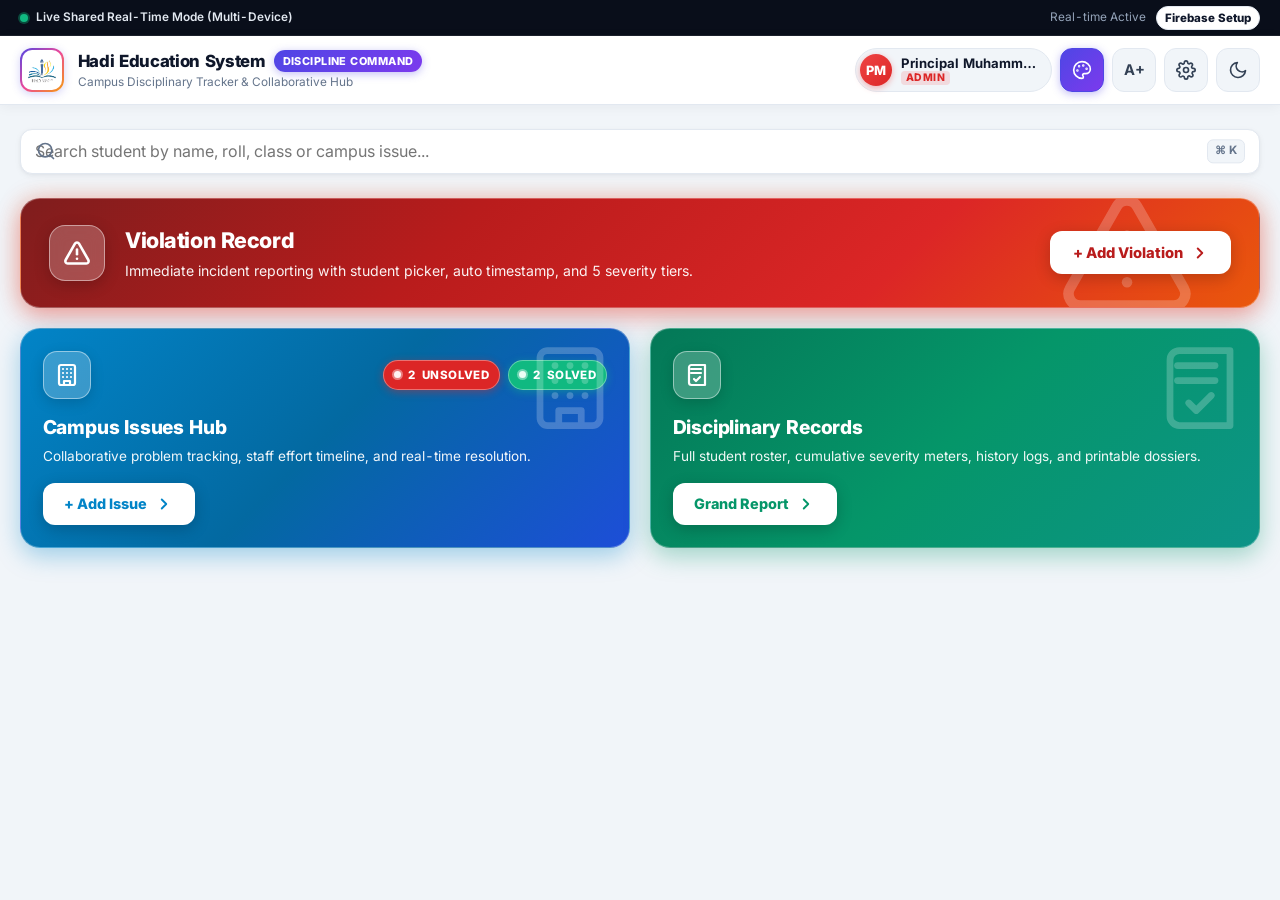
==== commit d6fb0e3a: "feat: add all-violations log modal and dual click routing for dashboard cards" ====
--- a/index.html
+++ b/index.html
@@ -20,7 +20,18 @@
   <link href="https://fonts.googleapis.com/css2?family=Inter:wght@400;500;600;700;800&display=swap" rel="stylesheet">
 
   <!-- Stylesheet -->
-  <link rel="stylesheet" href="assets/css/discipline.css?v=v39hidestats">
+  <link rel="stylesheet" href="assets/css/discipline.css?v=v45fresh">
+
+  <!-- Service Worker Cache Purge for instant code refresh -->
+  <script>
+    if ('caches' in window) {
+      caches.keys().then(keys => {
+        keys.forEach(k => {
+          if (k !== 'discipline-tracker-v25-clean') caches.delete(k);
+        });
+      });
+    }
+  </script>
 </head>
 <body>
 
@@ -108,7 +119,7 @@
     <!-- Command Bento Hub (Hero Action + Twin Intelligence Tiles) -->
     <section class="command-bento-section">
       <!-- 1. HERO ACTION CARD: VIOLATION RECORD (Crimson Flame Disciplinary Alert) -->
-      <div class="hero-action-card" id="card-add-violation" role="button" tabindex="0" aria-label="Add Student Violation">
+      <div class="hero-action-card" id="card-add-violation" role="button" tabindex="0" aria-label="Open Disciplinary Violations Record" style="cursor: pointer;" onclick="if (!event.target.closest('#btn-hero-add-violation') && !event.target.closest('.hero-trigger-btn')) { window.appController.openAllViolationsModal(); }">
         <div class="hero-action-left">
           <div class="hero-icon-tile">
             <!-- Lucide TriangleAlert (Violation Warning Logo) -->
@@ -120,7 +131,7 @@
           </div>
         </div>
         <div class="hero-action-right">
-          <button type="button" class="hero-trigger-btn" tabindex="-1">
+          <button type="button" class="hero-trigger-btn" id="btn-hero-add-violation" onclick="event.stopPropagation(); window.appController.openAddViolationModal();" aria-label="Add Violation">
             <span>+ Add Violation</span>
             <svg width="18" height="18" viewBox="0 0 24 24" fill="none" stroke="currentColor" stroke-width="2.5" stroke-linecap="round" stroke-linejoin="round"><path d="m9 18 6-6-6-6"></path></svg>
           </button>
@@ -130,7 +141,7 @@
       <!-- Twin Intelligence Tiles -->
       <div class="bento-twin-grid">
         <!-- 2. ISSUES HUB (Darker Ocean Cobalt) -->
-        <div class="bento-card bento-card-issues" id="card-issues" role="button" tabindex="0" aria-label="Open Institute Issues Hub">
+        <div class="bento-card bento-card-issues" id="card-issues" role="button" tabindex="0" aria-label="Open Institute Issues Hub" style="cursor: pointer;">
           <div class="bento-card-header">
             <div class="bento-icon-tile tile-cyan">
               <!-- Lucide Building2 with alerts -->
@@ -153,7 +164,7 @@
             <p class="bento-card-desc">Collaborative problem tracking, staff effort timeline, and real-time resolution.</p>
           </div>
           <div class="bento-card-footer">
-            <button type="button" class="hero-trigger-btn bento-white-btn" tabindex="-1" onclick="event.stopPropagation(); window.appController.openAddIssueModal()">
+            <button type="button" class="hero-trigger-btn bento-white-btn" id="btn-card-add-issue" onclick="event.stopPropagation(); window.appController.openAddIssueModal()">
               <span>+ Add Issue</span>
               <svg width="18" height="18" viewBox="0 0 24 24" fill="none" stroke="currentColor" stroke-width="2.5" stroke-linecap="round" stroke-linejoin="round"><path d="m9 18 6-6-6-6"></path></svg>
             </button>
@@ -161,7 +172,7 @@
         </div>
 
         <!-- 3. MASTER RECORDS (Official Emerald Archive) -->
-        <div class="bento-card bento-card-records" id="card-records" role="button" tabindex="0" aria-label="Open Master Records Sheet">
+        <div class="bento-card bento-card-records" id="card-records" role="button" tabindex="0" aria-label="Open Master Records Sheet" style="cursor: pointer;">
           <div class="bento-card-header">
             <div class="bento-icon-tile tile-emerald">
               <!-- Lucide BookOpenCheck (Master Ledger & Grand Report) -->
@@ -173,7 +184,7 @@
             <p class="bento-card-desc">Full student roster, cumulative severity meters, history logs, and printable dossiers.</p>
           </div>
           <div class="bento-card-footer">
-            <button type="button" class="hero-trigger-btn bento-white-btn" tabindex="-1" onclick="event.stopPropagation(); window.appController.openRecordsModal()">
+            <button type="button" class="hero-trigger-btn bento-white-btn" id="btn-card-records" onclick="event.stopPropagation(); window.appController.openRecordsModal()">
               <span>Grand Report</span>
               <svg width="18" height="18" viewBox="0 0 24 24" fill="none" stroke="currentColor" stroke-width="2.5" stroke-linecap="round" stroke-linejoin="round"><path d="m9 18 6-6-6-6"></path></svg>
             </button>
@@ -529,6 +540,122 @@
   </div>
 
   <!-- ==========================================================================
+       MODAL 1B: ALL VIOLATIONS RECORD (Disciplinary Violations Log)
+       ========================================================================== -->
+  <div id="violations-modal" class="modal-overlay">
+    <div class="modal-container modal-wide violations-hub-dialog">
+      <!-- Header with Disciplinary Crimson identity -->
+      <div class="modal-header violations-hub-header" style="background: linear-gradient(135deg, #8B0000 0%, #B91C1C 100%); color: #FFFFFF; border-radius: var(--radius-card) var(--radius-card) 0 0; padding: 1.15rem 1.4rem; display: flex; align-items: center; justify-content: space-between;">
+        <div class="violations-title-group" style="display: flex; align-items: center; gap: 0.75rem;">
+          <div style="width: 40px; height: 40px; border-radius: 10px; background: rgba(255, 255, 255, 0.15); display: flex; align-items: center; justify-content: center; flex-shrink: 0;">
+            <svg width="24" height="24" viewBox="0 0 24 24" fill="none" stroke="#FFFFFF" stroke-width="2.2" stroke-linecap="round" stroke-linejoin="round">
+              <path d="M12 22s8-4 8-10V5l-8-3-8 3v7c0 6 8 10 8 10z"></path>
+              <line x1="12" y1="8" x2="12" y2="12"></line>
+              <line x1="12" y1="16" x2="12.01" y2="16"></line>
+            </svg>
+          </div>
+          <div>
+            <h3 style="margin: 0; font-size: 1.22rem; font-weight: 800; color: #FFFFFF; letter-spacing: -0.01em;">Disciplinary Violations Log</h3>
+            <p id="violations-header-count-text" style="margin: 2px 0 0; font-size: 0.8rem; color: rgba(255, 255, 255, 0.85); font-weight: 500;">
+              All recorded infractions and misbehavior citations
+            </p>
+          </div>
+        </div>
+        <button class="modal-close-btn" onclick="closeModal('violations-modal')" aria-label="Close violations modal" style="color: #FFFFFF; opacity: 0.9;">&times;</button>
+      </div>
+
+      <div class="modal-body" style="padding: 1.25rem;">
+        <!-- Severity Quick Summary Chips / Counter Row -->
+        <div class="violations-summary-chips" style="display: flex; flex-wrap: wrap; gap: 0.5rem; margin-bottom: 1rem;">
+          <button type="button" class="violation-filter-chip active" data-severity="all" style="padding: 0.4rem 0.85rem; border-radius: 20px; font-size: 0.8rem; font-weight: 700; border: 1px solid var(--border-color); background: var(--bg-surface-alt); color: var(--text-primary); cursor: pointer; display: flex; align-items: center; gap: 0.35rem;">
+            <span>All Incidents</span>
+            <span id="v-count-all" class="count-badge count-badge-blue" style="margin-left: 2px;">8</span>
+          </button>
+          <button type="button" class="violation-filter-chip" data-severity="Low" style="padding: 0.4rem 0.85rem; border-radius: 20px; font-size: 0.8rem; font-weight: 700; border: 1px solid #A7F3D0; background: #ECFDF5; color: #065F46; cursor: pointer;">
+            <span>Low (+5)</span>
+            <span id="v-count-low" style="font-weight: 800; margin-left: 3px;">0</span>
+          </button>
+          <button type="button" class="violation-filter-chip" data-severity="Medium" style="padding: 0.4rem 0.85rem; border-radius: 20px; font-size: 0.8rem; font-weight: 700; border: 1px solid #FDE68A; background: #FFFBEB; color: #92400E; cursor: pointer;">
+            <span>Medium (+12)</span>
+            <span id="v-count-medium" style="font-weight: 800; margin-left: 3px;">0</span>
+          </button>
+          <button type="button" class="violation-filter-chip" data-severity="High" style="padding: 0.4rem 0.85rem; border-radius: 20px; font-size: 0.8rem; font-weight: 700; border: 1px solid #FED7AA; background: #FFF7ED; color: #9A3412; cursor: pointer;">
+            <span>High (+25)</span>
+            <span id="v-count-high" style="font-weight: 800; margin-left: 3px;">0</span>
+          </button>
+          <button type="button" class="violation-filter-chip" data-severity="Extreme" style="padding: 0.4rem 0.85rem; border-radius: 20px; font-size: 0.8rem; font-weight: 700; border: 1px solid #FECDD3; background: #FFF1F2; color: #9F1239; cursor: pointer;">
+            <span>Extreme (+45)</span>
+            <span id="v-count-extreme" style="font-weight: 800; margin-left: 3px;">0</span>
+          </button>
+          <button type="button" class="violation-filter-chip" data-severity="Ultra" style="padding: 0.4rem 0.85rem; border-radius: 20px; font-size: 0.8rem; font-weight: 700; border: 1px solid #881337; background: #4C0519; color: #FFE4E6; cursor: pointer;">
+            <span>Ultra (+75)</span>
+            <span id="v-count-ultra" style="font-weight: 800; margin-left: 3px;">0</span>
+          </button>
+        </div>
+
+        <!-- Toolbar: Search, Class Filter, Sort, Add Violation, Export -->
+        <div class="table-toolbar" style="display: flex; flex-wrap: wrap; gap: 0.65rem; align-items: center; justify-content: space-between;">
+          <div class="table-toolbar-left" style="display: flex; flex-wrap: wrap; gap: 0.5rem; align-items: center; flex: 1;">
+            <div class="issue-search-wrap" style="min-width: 200px; flex: 1; max-width: 320px;">
+              <svg class="search-icon" width="16" height="16" viewBox="0 0 24 24" fill="none" stroke="currentColor" stroke-width="2" stroke-linecap="round" stroke-linejoin="round"><circle cx="11" cy="11" r="8"></circle><line x1="21" y1="21" x2="16.65" y2="16.65"></line></svg>
+              <input type="text" id="violations-search-input" class="issue-search-box" placeholder="Search student, class, or keyword..." aria-label="Search violations" style="font-size: 0.85rem;">
+            </div>
+            <select id="violations-class-filter" class="issue-toolbar-select" style="min-width: 120px; height: 38px; border-radius: var(--radius-control); border: 1px solid var(--border-color); background: var(--bg-surface); color: var(--text-primary); font-size: 0.85rem; padding: 0 0.6rem;">
+              <option value="all">All Classes</option>
+              <option value="10">Class 10</option>
+              <option value="10(arts)">Class 10(arts)</option>
+              <option value="9A">Class 9A</option>
+              <option value="9B">Class 9B</option>
+              <option value="8">Class 8</option>
+              <option value="7">Class 7</option>
+            </select>
+            <select id="violations-sort-by" class="issue-toolbar-select" style="min-width: 130px; height: 38px; border-radius: var(--radius-control); border: 1px solid var(--border-color); background: var(--bg-surface); color: var(--text-primary); font-size: 0.85rem; padding: 0 0.6rem;">
+              <option value="newest">Newest First</option>
+              <option value="oldest">Oldest First</option>
+              <option value="severity-desc">Highest Severity</option>
+            </select>
+          </div>
+          <div class="table-toolbar-right" style="display: flex; gap: 0.5rem; align-items: center;">
+            <button id="export-violations-csv-btn" class="btn btn-secondary btn-sm" type="button" title="Export to CSV file" style="height: 38px;">
+              Export CSV
+            </button>
+            <button id="violations-add-btn" class="btn btn-primary btn-sm" type="button" onclick="closeModal('violations-modal'); window.appController.openAddViolationModal();" style="height: 38px; background: linear-gradient(135deg, #DC2626 0%, #991B1B 100%); border-color: #DC2626; color: #FFFFFF; font-weight: 700; display: flex; align-items: center; gap: 0.35rem;">
+              <svg width="16" height="16" viewBox="0 0 24 24" fill="none" stroke="currentColor" stroke-width="2.5"><line x1="12" y1="5" x2="12" y2="19"></line><line x1="5" y1="12" x2="19" y2="12"></line></svg>
+              <span>+ Add Violation</span>
+            </button>
+          </div>
+        </div>
+
+        <!-- Table Responsive -->
+        <div class="table-responsive" style="margin-top: 1rem; border-radius: var(--radius-control); border: 1px solid var(--border-color);">
+          <table class="data-table" style="width: 100%; border-collapse: collapse;">
+            <thead>
+              <tr>
+                <th style="min-width: 160px;">Student &amp; Father Name</th>
+                <th style="min-width: 80px;">Class</th>
+                <th style="min-width: 135px;">Incident Date &amp; Time</th>
+                <th style="min-width: 240px;">Violation Incident Details</th>
+                <th style="min-width: 110px;">Severity Level</th>
+                <th style="min-width: 120px;">Logged By</th>
+                <th style="min-width: 110px; text-align: right;">Action</th>
+              </tr>
+            </thead>
+            <tbody id="all-violations-table-body">
+              <!-- Dynamically populated -->
+            </tbody>
+          </table>
+        </div>
+        <div class="pagination-bar" id="all-violations-pagination"></div>
+      </div>
+
+      <div class="modal-footer" style="padding: 1rem 1.25rem; border-top: 1px solid var(--border-color); display: flex; justify-content: space-between; align-items: center;">
+        <span id="violations-footer-count" style="font-size: 0.82rem; color: var(--text-muted);">Showing all records</span>
+        <button type="button" class="btn btn-secondary" onclick="closeModal('violations-modal')">Close</button>
+      </div>
+    </div>
+  </div>
+
+  <!-- ==========================================================================
        MODAL 2: ISSUES HUB
        ========================================================================== -->
   <div id="issues-modal" class="modal-overlay">
@@ -1088,13 +1215,15 @@
   <!-- Scripts: Firebase Config, Auth System & Collaborative Application -->
   <script src="assets/js/firebase-config.js?v=v33masterform"></script>
   <script src="assets/js/discipline-auth.js?v=v33masterform"></script>
-  <script src="assets/js/discipline-app.js?v=v39hidestats"></script>
+  <script src="assets/js/discipline-app.js?v=v45fresh"></script>
 
   <!-- Service Worker Registration for Instant Launch & Offline Mode -->
   <script>
     if ('serviceWorker' in navigator && window.location.protocol.startsWith('http')) {
       window.addEventListener('load', () => {
-        navigator.serviceWorker.register('./discipline-sw.js').catch(() => {});
+        navigator.serviceWorker.register('./discipline-sw.js').then(reg => {
+          reg.update();
+        }).catch(() => {});
       });
     }
   </script>
--- a/assets/css/discipline.css
+++ b/assets/css/discipline.css
@@ -4402,3 +4402,74 @@
     justify-content: center;
   }
 }
+
+/* --------------------------------------------------------------------------
+   18. Disciplinary Violations Log Modal & Chips
+   -------------------------------------------------------------------------- */
+.violations-hub-dialog {
+  max-width: 1040px;
+}
+
+.violations-hub-header {
+  box-shadow: 0 4px 16px rgba(185, 28, 28, 0.25);
+}
+
+.violation-filter-chip {
+  transition: all 0.15s ease !important;
+  user-select: none;
+}
+
+.violation-filter-chip:hover {
+  transform: translateY(-1px);
+  filter: brightness(0.96);
+}
+
+.violation-filter-chip.active {
+  box-shadow: 0 0 0 2px #DC2626 !important;
+  filter: contrast(1.1);
+}
+
+[data-theme="dark"] .violation-filter-chip[data-severity="Low"] {
+  background: rgba(16, 185, 129, 0.15);
+  border-color: rgba(16, 185, 129, 0.35);
+  color: #34D399;
+}
+
+[data-theme="dark"] .violation-filter-chip[data-severity="Medium"] {
+  background: rgba(245, 158, 11, 0.15);
+  border-color: rgba(245, 158, 11, 0.35);
+  color: #FBBF24;
+}
+
+[data-theme="dark"] .violation-filter-chip[data-severity="High"] {
+  background: rgba(249, 115, 22, 0.15);
+  border-color: rgba(249, 115, 22, 0.35);
+  color: #FB923C;
+}
+
+[data-theme="dark"] .violation-filter-chip[data-severity="Extreme"] {
+  background: rgba(239, 68, 68, 0.15);
+  border-color: rgba(239, 68, 68, 0.35);
+  color: #F87171;
+}
+
+[data-theme="dark"] .violation-filter-chip[data-severity="Ultra"] {
+  background: rgba(136, 19, 55, 0.5);
+  border-color: rgba(225, 29, 72, 0.4);
+  color: #FDA4AF;
+}
+
+@media (max-width: 640px) {
+  .violations-hub-dialog {
+    padding: 0;
+  }
+  .violations-summary-chips {
+    overflow-x: auto;
+    flex-wrap: nowrap !important;
+    padding-bottom: 4px;
+    -webkit-overflow-scrolling: touch;
+  }
+  .violation-filter-chip {
+    flex-shrink: 0;
+  }
+}
